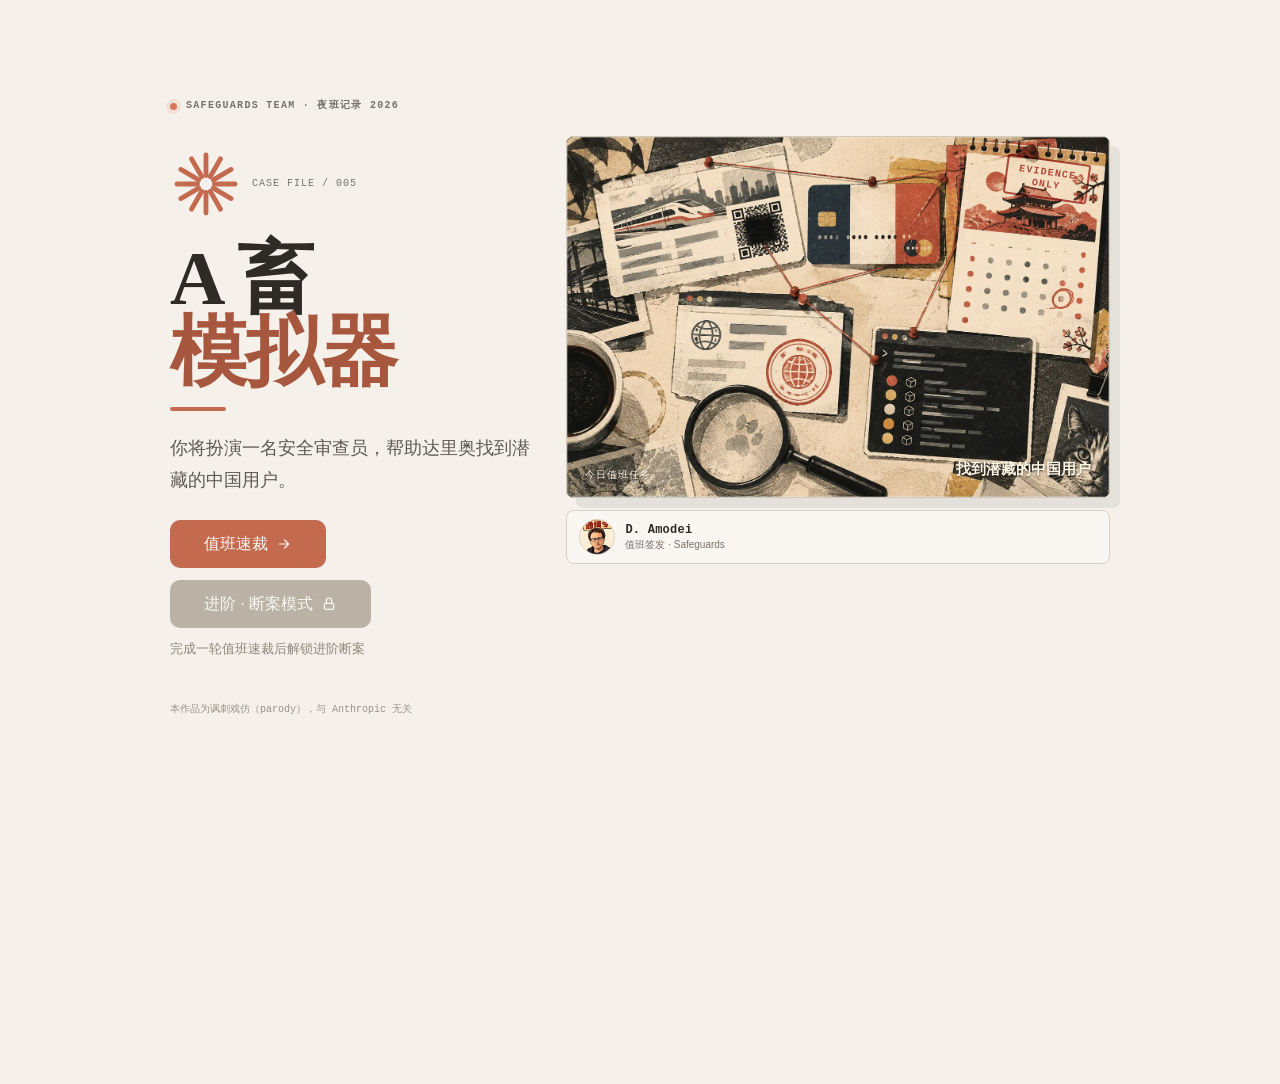
==== index.html @ 201762e9 "A 畜模拟器：讽刺向像素审查游戏（速裁+断案双模式） - 值班速裁：12 案卷宗速判，封禁/放行盖章 - 进阶断案：五关证物板取证 + 反应台连线推理 - 达里奥血条系统、像素 UI、零依赖纯静态站 " ====
<!doctype html>
<html lang="zh-CN">
<head>
<meta charset="utf-8">
<meta name="viewport" content="width=device-width,initial-scale=1">
<title>A 畜模拟器 · Safeguards Team 模拟器</title>
<meta name="description" content="扮演 Anthropic 审核员，从仿真界面里找出中国用户并封号。讽刺戏仿作品。">
<link rel="icon" href="data:image/svg+xml,%3Csvg xmlns='http://www.w3.org/2000/svg' viewBox='0 0 48 48'%3E%3Cg fill='%23D97757'%3E%3Crect x='22.4' y='3' width='3.2' height='17' rx='1.6'/%3E%3Crect x='22.4' y='3' width='3.2' height='17' rx='1.6' transform='rotate(30 24 24)'/%3E%3Crect x='22.4' y='3' width='3.2' height='17' rx='1.6' transform='rotate(60 24 24)'/%3E%3Crect x='22.4' y='3' width='3.2' height='17' rx='1.6' transform='rotate(90 24 24)'/%3E%3Crect x='22.4' y='3' width='3.2' height='17' rx='1.6' transform='rotate(120 24 24)'/%3E%3Crect x='22.4' y='3' width='3.2' height='17' rx='1.6' transform='rotate(150 24 24)'/%3E%3Crect x='22.4' y='3' width='3.2' height='17' rx='1.6' transform='rotate(180 24 24)'/%3E%3Crect x='22.4' y='3' width='3.2' height='17' rx='1.6' transform='rotate(210 24 24)'/%3E%3Crect x='22.4' y='3' width='3.2' height='17' rx='1.6' transform='rotate(240 24 24)'/%3E%3Crect x='22.4' y='3' width='3.2' height='17' rx='1.6' transform='rotate(270 24 24)'/%3E%3Crect x='22.4' y='3' width='3.2' height='17' rx='1.6' transform='rotate(300 24 24)'/%3E%3Crect x='22.4' y='3' width='3.2' height='17' rx='1.6' transform='rotate(330 24 24)'/%3E%3C/g%3E%3C/svg%3E">
<link rel="preload" href="assets/caseboard-hero.webp" as="image" fetchpriority="high">
<link rel="preload" href="assets/dario-idle.webp" as="image">
<link rel="stylesheet" href="css/game.css?v=20261028b">
</head>
<body>

<svg xmlns="http://www.w3.org/2000/svg" style="display:none" aria-hidden="true">
  <symbol id="i-logo" viewBox="0 0 48 48"><g fill="currentColor">
    <rect x="22.4" y="3" width="3.2" height="17" rx="1.6"/><rect x="22.4" y="3" width="3.2" height="17" rx="1.6" transform="rotate(30 24 24)"/><rect x="22.4" y="3" width="3.2" height="17" rx="1.6" transform="rotate(60 24 24)"/><rect x="22.4" y="3" width="3.2" height="17" rx="1.6" transform="rotate(90 24 24)"/><rect x="22.4" y="3" width="3.2" height="17" rx="1.6" transform="rotate(120 24 24)"/><rect x="22.4" y="3" width="3.2" height="17" rx="1.6" transform="rotate(150 24 24)"/><rect x="22.4" y="3" width="3.2" height="17" rx="1.6" transform="rotate(180 24 24)"/><rect x="22.4" y="3" width="3.2" height="17" rx="1.6" transform="rotate(210 24 24)"/><rect x="22.4" y="3" width="3.2" height="17" rx="1.6" transform="rotate(240 24 24)"/><rect x="22.4" y="3" width="3.2" height="17" rx="1.6" transform="rotate(270 24 24)"/><rect x="22.4" y="3" width="3.2" height="17" rx="1.6" transform="rotate(300 24 24)"/><rect x="22.4" y="3" width="3.2" height="17" rx="1.6" transform="rotate(330 24 24)"/>
  </g></symbol>
  <symbol id="i-check" viewBox="0 0 24 24"><path d="M5 12l5 5L20 7"/></symbol>
  <symbol id="i-x" viewBox="0 0 24 24"><path d="M18 6L6 18M6 6l12 12"/></symbol>
  <symbol id="i-bulb" viewBox="0 0 24 24"><path d="M9 18h6M10 22h4M12 2a7 7 0 0 0-4 12.7c.6.5 1 1.4 1 2.3h6c0-.9.4-1.8 1-2.3A7 7 0 0 0 12 2z"/></symbol>
  <symbol id="i-book" viewBox="0 0 24 24"><path d="M4 19a2 2 0 0 1 2-2h14M6 3h13a1 1 0 0 1 1 1v16a1 1 0 0 1-1 1H6a2 2 0 0 1-2-2V5a2 2 0 0 1 2-2z"/></symbol>
  <symbol id="i-ban" viewBox="0 0 24 24"><circle cx="12" cy="12" r="9"/><path d="M5.6 5.6l12.8 12.8"/></symbol>
  <symbol id="i-phone" viewBox="0 0 24 24"><path d="M5 4h4l2 5-2.5 1.5a11 11 0 0 0 5 5L15 13l5 2v4a2 2 0 0 1-2 2A17 17 0 0 1 3 6a2 2 0 0 1 2-2z"/></symbol>
  <symbol id="i-mail" viewBox="0 0 24 24"><rect x="3" y="5" width="18" height="14" rx="2"/><path d="M3 7l9 6 9-6"/></symbol>
  <symbol id="i-card" viewBox="0 0 24 24"><rect x="3" y="5" width="18" height="14" rx="2"/><path d="M3 10h18M7 15h4"/></symbol>
  <symbol id="i-unionpay" viewBox="0 0 48 32">
    <path fill="#D62F45" d="M8 2h12l-5 28H3z"/>
    <path fill="#2453A6" d="M20 2h12l-5 28H15z"/>
    <path fill="#159784" d="M32 2h13l-5 28H27z"/>
    <path fill="#fff" d="M8.1 10h3.2l-1.2 6.5c-.2 1 .1 1.4.9 1.4s1.3-.4 1.5-1.4l1.2-6.5h3.2l-1.2 6.8c-.5 2.7-2.3 4-5.2 4-2.8 0-4-1.3-3.5-4zM20.4 10h3.1l2.3 5.4 1-5.4h3l-1.9 10.5h-2.8l-2.5-5.7-1 5.7h-3.1zM33.1 10h4.5c2.8 0 4 1.2 3.6 3.5-.4 2.4-2.1 3.7-5 3.7h-1.1l-.6 3.3h-3.1zm2.4 4.8h.8c1 0 1.6-.4 1.7-1.2.2-.8-.3-1.2-1.3-1.2h-.8z"/>
  </symbol>
  <symbol id="i-apple" viewBox="0 0 24 24">
    <path fill="currentColor" stroke="none" d="M16.8 12.7c0-2.6 2.2-3.9 2.3-4-1.2-1.8-3.2-2-3.9-2-1.7-.2-3.2 1-4 1s-2.1-1-3.5-1c-1.8 0-3.5 1.1-4.4 2.7-1.9 3.3-.5 8.2 1.3 10.8.9 1.3 2 2.7 3.4 2.6 1.4-.1 1.9-.9 3.6-.9 1.7 0 2.2.9 3.6.9 1.5 0 2.5-1.3 3.4-2.6 1-1.5 1.5-3 1.5-3.1-.1 0-3.3-1.3-3.3-4.4zM14.1 5c.8-1 1.3-2.3 1.2-3.6-1.2.1-2.6.8-3.4 1.7-.7.8-1.4 2.2-1.2 3.4 1.3.1 2.6-.6 3.4-1.5z"/>
  </symbol>
  <symbol id="i-shield" viewBox="0 0 24 24"><path d="M12 3l7 3v5c0 5-3.5 8-7 10-3.5-2-7-5-7-10V6z"/></symbol>
  <symbol id="i-alert" viewBox="0 0 24 24"><path d="M12 3l10 18H2z M12 10v4M12 17.2v.1"/></symbol>
  <symbol id="i-arrow-r" viewBox="0 0 24 24"><path d="M5 12h14M13 6l6 6-6 6"/></symbol>
  <symbol id="i-clock" viewBox="0 0 24 24"><circle cx="12" cy="12" r="9"/><path d="M12 7v5l3 2"/></symbol>
  <symbol id="i-lock" viewBox="0 0 24 24"><rect x="5" y="11" width="14" height="9" rx="2"/><path d="M8 11V7a4 4 0 0 1 8 0v4"/></symbol>
  <symbol id="i-scale" viewBox="0 0 24 24"><path d="M12 3v18M7 21h10M3 8h18M6 8l-3 6a3.3 3.3 0 0 0 6 0zM18 8l-3 6a3.3 3.3 0 0 0 6 0z"/></symbol>
  <symbol id="i-wechat" viewBox="0 0 24 24"><path fill="#07C160" d="M8.691 2.188C3.891 2.188 0 5.476 0 9.53c0 2.212 1.17 4.203 3.002 5.55a.59.59 0 0 1 .213.665l-.39 1.48c-.019.07-.048.141-.048.213 0 .163.13.295.29.295a.326.326 0 0 0 .167-.054l1.903-1.114a.864.864 0 0 1 .717-.098 10.16 10.16 0 0 0 2.837.403c.276 0 .543-.027.811-.05-.857-2.578.157-4.972 1.932-6.446 1.703-1.415 3.882-1.98 5.853-1.838-.576-3.583-4.196-6.348-8.596-6.348zM5.785 5.991c.642 0 1.162.529 1.162 1.18a1.17 1.17 0 0 1-1.162 1.178A1.17 1.17 0 0 1 4.623 7.17c0-.651.52-1.18 1.162-1.18zm5.813 0c.642 0 1.162.529 1.162 1.18a1.17 1.17 0 0 1-1.162 1.178 1.17 1.17 0 0 1-1.162-1.178c0-.651.52-1.18 1.162-1.18zm5.34 2.867c-1.797-.052-3.746.512-5.28 1.786-1.72 1.428-2.687 3.72-1.78 6.22.942 2.453 3.666 4.229 6.884 4.229.826 0 1.622-.12 2.361-.336a.722.722 0 0 1 .598.082l1.584.926a.272.272 0 0 0 .14.047c.134 0 .24-.111.24-.247 0-.06-.023-.12-.038-.177l-.327-1.233a.582.582 0 0 1-.023-.156.49.49 0 0 1 .201-.398C23.024 18.48 24 16.82 24 14.98c0-3.21-2.931-5.837-6.656-6.088V8.89c-.135-.01-.27-.027-.407-.03zm-2.53 3.274c.535 0 .969.44.969.982a.976.976 0 0 1-.969.983.976.976 0 0 1-.969-.983c0-.542.434-.982.97-.982zm4.844 0c.535 0 .969.44.969.982a.976.976 0 0 1-.969.983.976.976 0 0 1-.969-.983c0-.542.434-.982.969-.982z"/></symbol>
  <symbol id="i-chrome" viewBox="0 0 24 24"><path fill="#4285F4" d="M12 0C8.21 0 4.831 1.757 2.632 4.501l3.953 6.848A5.454 5.454 0 0 1 12 6.545h10.691A12 12 0 0 0 12 0zM1.931 5.47A11.943 11.943 0 0 0 0 12c0 6.012 4.42 10.991 10.189 11.864l3.953-6.847a5.45 5.45 0 0 1-6.865-2.29zm13.342 2.166a5.446 5.446 0 0 1 1.45 7.09l.002.001h-.002l-5.344 9.257c.206.01.413.016.621.016 6.627 0 12-5.373 12-12 0-1.54-.29-3.011-.818-4.364zM12 16.364a4.364 4.364 0 1 1 0-8.728 4.364 4.364 0 0 1 0 8.728Z"/></symbol>
  <symbol id="i-vscode" viewBox="0 0 24 24"><path fill="#007ACC" d="M23.15 2.587L18.21.21a1.494 1.494 0 0 0-1.705.29l-9.46 8.63-4.12-3.128a.999.999 0 0 0-1.276.057L.327 7.261A1 1 0 0 0 .326 8.74L3.899 12 .326 15.26a1 1 0 0 0 .001 1.479L1.65 17.94a.999.999 0 0 0 1.276.057l4.12-3.128 9.46 8.63a1.492 1.492 0 0 0 1.704.29l4.942-2.377A1.5 1.5 0 0 0 24 20.06V3.939a1.5 1.5 0 0 0-.85-1.352zm-5.146 14.861L10.826 12l7.178-5.448v10.896z"/></symbol>
  <symbol id="i-tax" viewBox="0 0 36 36"><rect width="36" height="36" rx="8" fill="#2B6DE0"/><text x="18" y="24.5" font-size="17" font-weight="700" fill="#fff" text-anchor="middle" font-family="PingFang SC,Microsoft YaHei,sans-serif">税</text></symbol>
  <symbol id="i-wps" viewBox="0 0 36 36"><rect width="36" height="36" rx="8" fill="#E8442E"/><text x="18" y="25" font-size="19" font-weight="800" fill="#fff" text-anchor="middle" font-family="Georgia,serif">W</text></symbol>
</svg>

<div id="app"></div>

<div id="hud" hidden></div>
<div id="toast"></div>

<div class="overlay" id="ov-codex" role="dialog" aria-modal="true" aria-hidden="true" tabindex="-1"><div class="modal codex-modal" id="codex-modal"></div></div>
<div class="overlay level-complete-overlay" id="ov-level-complete" role="dialog" aria-modal="true" aria-hidden="true" tabindex="-1"><div class="modal level-complete-modal" id="level-complete-modal"></div></div>

<script type="module" src="js/main.js?v=20261028b"></script>
</body>
</html>
---- css/game.css ----
:root{
  --bg:#F5F1EA; --card:#FAF7F2; --ink:#2E2A26; --ink2:#7A7168; --line:#D9CFC2;
  --acc:#C46A4E; --acc-ink:#A8573F; --acc-soft:#F2E3DB;
  --hud-bg:#1B1A18; --hud-ink:#D8D5CC; --hud-line:#33312D; --red:#E5484D;
  --muted:#A89F93; --ok:#6A9A72; --dark:#2E2A26; --serif:Georgia,'Times New Roman','Songti SC','STSong',serif;
  --sans:-apple-system,BlinkMacSystemFont,'PingFang SC','Helvetica Neue','Microsoft YaHei',sans-serif;
  --mono:ui-monospace,'SF Mono',Menlo,Consolas,monospace;
}

/* ---------- 开案大厅 / 新手教学 / 情景导入 ---------- */
.title-hero{
  min-height:calc(100vh - 54px);
  width:100%;
  max-width:1160px;
  margin:0 auto;
  align-items:stretch;
  justify-content:flex-start;
  gap:24px;
  padding:24px 0 28px;
  text-align:left;
}
.title-kicker{
  display:inline-flex;
  align-items:center;
  gap:9px;
  color:#777269;
  font:700 10px/1.2 var(--mono);
  letter-spacing:.13em;
  text-transform:uppercase;
}
.live-dot{
  display:inline-block;
  width:7px;
  height:7px;
  border-radius:50%;
  background:#D97757;
  box-shadow:0 0 0 4px rgba(196,106,78,.12);
  animation:liveblink 1.8s ease-in-out infinite;
}
@keyframes liveblink{0%,100%{opacity:1}50%{opacity:.45}}
.title-layout{
  display:grid;
  grid-template-columns:minmax(0,.92fr) minmax(380px,1.08fr);
  gap:34px;
  align-items:start;
  min-width:0;
}
.title-copy{
  display:flex;
  min-width:0;
  flex-direction:column;
  justify-content:center;
  padding:12px 0 18px;
}
.title-mark{display:flex;align-items:center;gap:10px;color:#78746C;font:10px/1 var(--mono);letter-spacing:.1em}
.title-mark .logo{width:24px;height:24px;color:var(--acc)}
.title-copy h1{margin-top:22px;color:#24221F;font-size:clamp(48px,6vw,78px);line-height:.96;letter-spacing:-.02em}
.title-copy h1 em{color:var(--acc-ink);font-style:normal}
.title-lede{max-width:480px;margin-top:22px;color:#5D5A53;font-size:18px;line-height:1.75}
.title-actions{display:flex;align-items:center;gap:12px;flex-wrap:wrap;margin-top:30px}
.title-actions .btn{min-height:48px}
.text-btn{padding:10px 4px!important;background:transparent!important;color:#777269!important;font-size:14.5px!important}
.text-btn:hover{color:var(--acc-ink)!important;transform:none!important}
.title-meta{display:flex;align-items:center;gap:10px;margin-top:25px;color:#8B867C;font:10.5px/1 var(--mono);letter-spacing:.04em}
.title-meta i{width:3px;height:3px;border-radius:50%;background:#B3AEA4}
.title-board{position:relative;min-width:0;overflow:hidden;border:1px solid #CFC9BB;border-radius:7px;background:#1F1D1A;box-shadow:10px 10px 0 rgba(31,30,29,.08)}
.title-board::after{content:"";position:absolute;inset:0;border:1px solid rgba(255,255,255,.23);pointer-events:none}
.title-board{aspect-ratio:3/2}
.title-board-wrap{display:flex;flex-direction:column;min-width:0}
.title-board img{display:block;width:100%;height:100%;object-fit:cover;object-position:center;border-radius:6px;filter:saturate(.92) contrast(1.02)}
.board-stamp{position:absolute;top:22px;right:20px;padding:6px 11px;border:2px solid #AE3E38;border-radius:3px;transform:rotate(8deg);color:#AE3E38;font:700 10px/1.2 var(--mono);letter-spacing:.12em;text-align:center;opacity:.88;mix-blend-mode:multiply}
.board-caption{position:absolute;right:18px;bottom:16px;left:18px;display:flex;align-items:flex-end;justify-content:space-between;gap:12px;padding-top:30px;color:#FFF7E7;text-shadow:0 1px 2px rgba(0,0,0,.55)}
.board-caption span{font:10px/1 var(--mono);letter-spacing:.1em}
.board-caption b{font-size:14.5px;font-weight:600;text-align:right}
/* 签名块移到图片外部（独立行，不再 absolute 叠压图片） */
.board-signer{display:flex;align-items:center;gap:10px;margin-top:12px;padding:8px 12px;border-radius:8px;background:var(--card);border:1px solid var(--line)}
.board-signer img{width:36px;height:36px;border-radius:50%;object-fit:cover;object-position:center 15%;border:1.5px solid var(--line);flex-shrink:0}
.signer-copy{display:flex;flex-direction:column;line-height:1.25}
.signer-copy b{color:var(--ink);font:600 12px/1.3 var(--mono);letter-spacing:.02em}
.signer-copy span{color:var(--ink2);font-size:10px}

@media (max-width:560px){.board-signer{padding:7px 10px;gap:8px}.board-signer img{width:30px;height:30px}}
.case-reel-wrap{position:relative;min-width:0}
.case-reel{display:grid;grid-template-columns:auto repeat(5,minmax(0,1fr)) auto;align-items:stretch;min-height:72px;border-top:1px solid #D9D4C8;border-bottom:1px solid #D9D4C8;background:#ECE9E1}
.reel-swipe{display:none}
.reel-label{display:flex;align-items:center;padding:0 14px;color:#7C776D;font:700 9.5px/1 var(--mono);letter-spacing:.12em;writing-mode:vertical-rl;text-transform:uppercase}
.reel-item{display:grid;grid-template-columns:auto 1fr;grid-template-rows:1fr auto;gap:1px 8px;align-items:end;min-width:0;padding:12px 11px;border-left:1px solid #D9D4C8;transition:background .15s ease,transform .15s ease}
.reel-item:hover{background:#F7F4EC;transform:translateY(-2px)}
.reel-item b{grid-row:1 / 3;color:#A9A398;font:12px/1 var(--mono)}
.reel-item span{overflow:hidden;color:#2F2D29;font-size:13.5px;font-weight:650;white-space:nowrap;text-overflow:ellipsis}
.reel-item small{overflow:hidden;color:#8B867D;font:9.5px/1.2 var(--mono);white-space:nowrap;text-overflow:ellipsis}
.reel-map{display:flex;align-items:center;gap:7px;padding:0 15px;border-left:1px solid #D9D4C8;color:#8B4D34;font-size:12.5px;font-weight:700;white-space:nowrap}
.reel-map:hover{background:#F8E8E1;color:#A9472B}
.title-footer{display:flex;justify-content:space-between;gap:16px;color:#979187;font:10px/1.45 var(--mono)}

.tutorial-shell,.case-intro-shell{width:100%;max-width:1020px;margin:0 auto;padding:18px 0 36px}
.tutorial-head,.case-intro-top{display:flex;align-items:center;justify-content:space-between;gap:16px;margin-bottom:27px}
.tutorial-grid{display:grid;grid-template-columns:minmax(0,.88fr) minmax(420px,1.12fr);gap:34px;align-items:start}
.tutorial-copy{padding:28px 0}
.eyebrow{display:block;color:#9A5A39;font:700 10px/1.2 var(--mono);letter-spacing:.12em;text-transform:uppercase}
.tutorial-copy h2{margin-top:18px;font-family:var(--serif);font-size:clamp(30px,4vw,48px);font-weight:600;line-height:1.2}
.tutorial-copy h2 em{color:var(--acc-ink);font-style:normal}
.tutorial-copy>p{max-width:480px;margin-top:20px;color:#666159;font-size:16px;line-height:1.85}
.tutorial-rules{display:flex;flex-wrap:wrap;gap:9px;margin-top:28px}
.tutorial-rules span{padding:8px 10px;border:1px solid #D9D4C9;border-radius:3px;color:#706B63;font-size:13.5px;background:#EFEEE8}
.tutorial-rules b{margin-right:6px;color:var(--acc-ink);font:700 10px/1 var(--mono)}
.tutorial-board{overflow:hidden;border:1px solid #33302B;border-radius:7px;background:#24221F;color:#F4EFE4;box-shadow:9px 9px 0 rgba(31,30,29,.1)}
.tutorial-board-head{display:flex;align-items:center;justify-content:space-between;gap:12px;padding:17px 19px;border-bottom:1px solid #3E3A34}
.tutorial-board-head b{font-size:15.5px}.tutorial-board-head span{color:#A8A297;font:10px/1 var(--mono)}
.tutorial-card-list{display:flex;flex-direction:column;gap:9px;padding:17px 19px}
.tutorial-card{display:grid;grid-template-columns:42px minmax(0,1fr) auto;align-items:center;gap:12px;width:100%;padding:12px 13px;border:1px solid #4C4840;border-radius:5px;background:#2D2A26;color:#F4EFE4;text-align:left;transition:border-color .15s ease,background .15s ease,transform .15s ease}
.tutorial-card:hover{border-color:#D39A76;background:#37322C;transform:translateX(3px)}
.tutorial-card.checked{cursor:default;transform:none}
.tutorial-card.is-correct{border-color:#7FAD8A;background:#27372C}.tutorial-card.is-decoy{border-color:#9B7470;background:#382B2B}
.tutorial-icon{display:flex;align-items:center;justify-content:center;width:38px;height:38px;border:1px solid #5E574D;border-radius:4px;color:#F3C074;font:700 14px/1 var(--mono)}
.tutorial-card.is-correct .tutorial-icon{color:#A7D0AC;border-color:#668C6D}.tutorial-card.is-decoy .tutorial-icon{color:#E39C98;border-color:#97615E}
.tutorial-card small{display:block;margin-bottom:4px;color:#AAA397;font:10px/1.2 var(--mono)}
.tutorial-card b{display:block;font-size:16.5px;line-height:1.35}
.tutorial-card i{display:flex;align-items:center;justify-content:center;width:24px;height:24px;border:1px solid #5B554C;border-radius:50%;color:#B5AEA2;font:700 12px/1 var(--mono);font-style:normal}
.tutorial-card.is-correct i{border-color:#7FAD8A;color:#A7D0AC}.tutorial-card.is-decoy i{border-color:#A46D68;color:#E39C98}
.tutorial-feedback{min-height:50px;margin:0 19px 16px;padding:12px 13px;border-left:3px solid #D9A441;background:#322F29;color:#C6BFB3;font-size:14.5px;line-height:1.6}
.tutorial-feedback b{color:#F0C67E}
.tutorial-enter{width:calc(100% - 38px);justify-content:center;margin:0 19px 20px;padding:12px 20px;font-size:15.5px}
.tutorial-enter:disabled{cursor:not-allowed;opacity:.42;background:#776D60;transform:none}
.case-intro-shell{min-height:calc(100vh - 50px);display:flex;flex-direction:column;justify-content:center}
.case-intro-code{color:#8C867C;font:11px/1 var(--mono);letter-spacing:.08em}
.case-comic{position:relative;margin:0 0 22px;border:1px solid #D7D1C5;border-radius:14px;overflow:hidden;background:#ECE9E1;box-shadow:0 18px 50px rgba(20,18,16,.16)}
.case-comic img{display:block;width:100%;height:auto;aspect-ratio:16/9;object-fit:cover}
.case-comic figcaption{position:absolute;right:14px;bottom:12px;padding:5px 12px;border-radius:999px;background:rgba(20,18,16,.72);color:#FFF7E7;font:10px/1 var(--mono);letter-spacing:.08em;backdrop-filter:blur(4px)}
.case-intro-headline{max-width:760px;margin:0 auto 18px;text-align:center}
.case-intro-headline .eyebrow{display:block;color:var(--acc-ink);font:600 11px/1 var(--mono);letter-spacing:.14em;margin-bottom:10px}
.case-intro-headline h1{font-family:var(--serif);font-size:38px;font-weight:600;line-height:1.2;margin-bottom:12px}
.case-intro-headline p{color:var(--ink2);font-size:16.5px;line-height:1.8}
.case-intro-brief{display:flex;flex-direction:column;gap:6px;max-width:560px;margin:0 auto;padding:14px 20px;border-left:3px solid var(--acc);background:var(--acc-soft);border-radius:0 10px 10px 0}
.case-intro-brief span{color:var(--acc-ink);font:10.5px/1 var(--mono);letter-spacing:.1em}
.case-intro-brief b{font-size:14.5px;line-height:1.65}
.case-intro-brief small{color:var(--ink2);font-size:13px}

.case-intro-index{color:var(--acc-ink);font:700 76px/.9 var(--mono);letter-spacing:-.08em}
.case-intro-index span{display:block;margin-top:12px;color:#969084;font:10px/1 var(--mono);letter-spacing:.12em}
.case-intro-copy h1{margin-top:13px;font-family:var(--serif);font-size:clamp(33px,5vw,58px);font-weight:600;line-height:1.12}
.case-intro-copy p{max-width:560px;margin-top:16px;color:#625E56;font-size:17px;line-height:1.8}
.case-intro-brief{align-self:stretch;display:flex;flex-direction:column;justify-content:center;padding:18px 0 18px 24px;border-left:1px solid #D1CBBE}
.case-intro-brief span{color:#8D5A3E;font:700 10px/1 var(--mono);letter-spacing:.12em}
.case-intro-brief b{margin-top:12px;font-size:16px;line-height:1.6}
.case-intro-brief small{margin-top:12px;color:#817A70;font-size:13.5px;line-height:1.6}
.case-intro-bottom{display:flex;align-items:center;justify-content:space-between;gap:18px;margin-top:25px;color:#8B857B;font:11px/1.4 var(--mono)}
.case-intro-bottom .btn{min-height:48px}

@media (max-width:900px){
  #app>.screen{padding:14px 14px calc(142px + env(safe-area-inset-bottom))}
  .title-hero{min-height:0;padding:10px 0 20px;gap:19px}
  .title-layout{grid-template-columns:1fr;gap:21px}
  .title-copy{padding:10px 0 0}
  .title-copy h1{margin-top:17px;font-size:48px}
  .title-lede{margin-top:16px;font-size:16px}
  .title-actions{margin-top:22px}
  .title-actions .btn{flex:1;justify-content:center;padding-inline:15px;font-size:15.5px}
  .title-actions .text-btn{flex:0 0 auto}
  .title-meta{margin-top:18px}
  .title-board{min-height:265px;box-shadow:6px 6px 0 rgba(31,30,29,.08)}
  .title-board img{min-height:0;max-height:none}
  .board-caption{right:12px;bottom:12px;left:12px}
  .board-caption b{font-size:13.5px}
  .case-reel{display:flex;min-height:76px;overflow-x:auto;scroll-snap-type:x proximity}
  .case-reel-wrap{padding-top:21px}
  .reel-swipe{position:absolute;top:0;right:2px;display:inline-flex;align-items:center;gap:4px;color:#8B4D34;font:700 9px/1 var(--mono);letter-spacing:.04em}
  .reel-label{position:sticky;left:0;z-index:1;flex:0 0 30px;padding:0 9px;background:#ECE9E1}
  .reel-item{flex:0 0 126px;scroll-snap-align:start}
  .reel-map{flex:0 0 auto;padding:0 13px}
  .title-footer{flex-direction:column;gap:5px}
  .tutorial-shell,.case-intro-shell{padding-top:6px}
  .tutorial-head,.case-intro-top{margin-bottom:18px}
  .tutorial-grid{grid-template-columns:1fr;gap:18px}
  .tutorial-copy{padding:8px 0 0}
  .tutorial-copy h2{font-size:34px}
  .tutorial-copy>p{font-size:16.5px;margin-top:14px}
  .tutorial-rules{margin-top:18px}
  .tutorial-board{box-shadow:5px 5px 0 rgba(31,30,29,.1)}
  .case-intro-shell{min-height:0;padding-bottom:20px}
  .case-intro-card{grid-template-columns:1fr;gap:14px;padding:26px 20px}
  .case-intro-index{font-size:48px;letter-spacing:-.05em}
  .case-intro-index span{display:inline;margin-left:8px}
  .case-intro-copy h1{font-size:36px}
  .case-intro-copy p{font-size:16.5px;line-height:1.7}
  .case-intro-brief{padding:16px 0 0;border-top:1px solid #D1CBBE;border-left:0}
  .case-intro-bottom{align-items:stretch;flex-direction:column;gap:14px;margin-top:18px}
  .case-intro-bottom .btn{justify-content:center;width:100%}
}

@media (max-width:430px){
  .title-kicker{font-size:9px;letter-spacing:.09em}
  .title-copy h1{font-size:43px}
  .title-lede{font-size:16.5px;line-height:1.65}
  .title-actions{gap:8px}
  .title-actions .btn{min-height:46px;padding-inline:12px}
  .title-actions .text-btn{font-size:13.5px!important}
  .title-meta{font-size:9.5px;gap:7px}
  .title-board{min-height:230px}
  .title-board img{min-height:230px}
  .tutorial-copy h2{font-size:29px}
  .tutorial-board-head{align-items:flex-start;flex-direction:column;gap:7px}
  .tutorial-card-list{padding:13px 12px}
  .tutorial-feedback{margin-right:12px;margin-left:12px}
  .tutorial-enter{width:calc(100% - 24px);margin-right:12px;margin-left:12px}
  .case-intro-copy h1{font-size:31px}
  .case-intro-card{padding:22px 16px}
}
*{margin:0;padding:0;box-sizing:border-box}
[hidden]{display:none!important}
html,body{min-height:100%;overflow-x:hidden}
body{background:var(--bg);color:var(--ink);font-family:var(--sans);font-size:16.5px;line-height:1.7;-webkit-font-smoothing:antialiased}
button{font-family:inherit;cursor:pointer;border:none;background:none;color:inherit}
svg.ic{width:1em;height:1em;fill:none;stroke:currentColor;stroke-width:1.8;stroke-linecap:round;stroke-linejoin:round;vertical-align:-0.14em}

#app{min-height:100%}
#app>.screen{width:auto;max-width:860px;margin:0 auto;padding:28px 20px 120px}
@media (min-width:901px) and (max-width:1280px){
  #app>.screen{margin-right:232px;margin-left:auto}
}

/* ---------- 屏幕切换 ---------- */
.screen{display:none;animation:fadein .35s ease}
.screen.on{display:block}
@keyframes fadein{from{opacity:0;transform:translateY(6px)}to{opacity:1;transform:none}}

/* ---------- 标题页 ---------- */
.title-hero{min-height:76vh;display:flex;flex-direction:column;align-items:center;justify-content:center;text-align:center;gap:18px}
.title-hero .logo{width:72px;height:72px;color:var(--acc)}
.title-hero h1{font-family:var(--serif);font-size:44px;font-weight:600;letter-spacing:.04em}
.title-hero .sub{color:var(--ink2);font-size:16.5px;max-width:480px}
.title-hero .sub b{color:var(--acc-ink)}
.btn{display:inline-flex;align-items:center;gap:8px;background:var(--acc);color:var(--card);font-size:16px;padding:13px 34px;border-radius:10px;transition:transform .12s ease,background .12s ease}
@media (hover:hover){.btn:hover{background:var(--acc-ink);transform:translateY(-1px)}}
.btn.ghost{background:transparent;color:var(--ink);border:1px solid var(--line)}
.btn.ghost:hover{border-color:var(--acc);color:var(--acc-ink);background:transparent}
.title-hero .meta{font-family:var(--mono);font-size:13.5px;color:var(--ink2)}
.disclaimer{max-width:560px;margin:0 auto;padding:14px 18px;border:1px dashed var(--line);border-radius:10px;color:var(--ink2);font-size:14px;text-align:center;background:#E8E0D4}

/* ---------- 仿真场景通用 ---------- */
.sim{background:var(--card);border:1px solid var(--line);border-radius:16px;overflow:hidden;box-shadow:0 1px 4px rgba(31,30,29,.06)}
.sim-head{display:flex;align-items:center;gap:12px;padding:18px 26px;border-bottom:1px solid var(--line)}
.sim-head .logo{width:26px;height:26px;color:var(--acc)}
.sim-head .t{font-family:var(--serif);font-size:19px;font-weight:600}
.sim-head .r{margin-left:auto;font-family:var(--mono);font-size:13px;color:var(--ink2)}
.sim-body{padding:26px 26px 30px}
.sim .field{margin-bottom:18px}
.sim label{display:block;font-size:14.5px;color:var(--ink2);margin-bottom:6px}
.sim .val{display:flex;align-items:center;gap:10px;border:1px solid var(--line);border-radius:10px;padding:11px 14px;background:var(--card);font-size:16.5px}
.sim .val .mono{font-family:var(--mono);font-size:15.5px}
.sim .val .chip{font-size:13.5px;color:var(--ink2);border:1px solid var(--line);border-radius:6px;padding:2px 8px;font-family:var(--mono)}
.err-inline{display:none;color:var(--red);font-size:14px;margin-top:6px}
.err-inline.show{display:block}
.sim .plans{display:grid;grid-template-columns:1fr 1fr;gap:12px;margin-top:6px}
.sim .plan{border:1px solid var(--line);border-radius:12px;padding:14px 16px;position:relative}
.sim .plan .nm{font-weight:600;font-size:15.5px;display:flex;align-items:center;gap:8px}
.sim .plan .pr{font-family:var(--mono);font-size:14px;color:var(--ink2);margin-top:4px}
.sim .plan .cardrow{display:flex;gap:8px;margin-top:10px;align-items:center}
.sim footer{border-top:1px solid var(--line);padding:14px 26px;font-size:14px;color:var(--ink2)}
.linkish{display:inline;color:var(--ink2);text-decoration:underline dotted;cursor:pointer;border-radius:4px;padding:2px 3px;font:inherit}
.linkish:hover{color:var(--acc-ink)}
.linkish:focus-visible{outline:2px solid var(--acc);outline-offset:3px;color:var(--acc-ink)}

/* 可点击热点 */
.hit{position:relative;border-radius:8px;cursor:pointer;transition:background .12s;scroll-margin-block:100px 170px}
.hit::after{content:"";position:absolute;inset:-4px;border-radius:10px;border:1.5px dashed transparent;pointer-events:none}
@media (hover:hover){.hit:hover::after{border-color:rgba(196,106,78,.55);background:rgba(196,106,78,.05)}}
.hit.found{cursor:default}
.hit.found::after{border-style:solid;border-color:var(--red);background:rgba(196,106,78,.06)}
.hit.pending{pointer-events:none}
.hit.pending::after{border-style:solid;border-color:#D9A441;background:rgba(217,164,65,.07)}
.hit.decoyed{pointer-events:none}
.hit.decoyed::after{border-style:solid;border-color:#9A9890;background:rgba(154,152,144,.06)}
.ring{position:absolute;inset:-3px;pointer-events:none}
.ring svg{width:100%;height:100%;display:block;overflow:visible}
.ring rect{fill:none;stroke:var(--red);stroke-width:2;stroke-dasharray:300;stroke-dashoffset:300;animation:ringdraw .45s ease forwards}
.ring.gray rect{stroke:#9A9890}
.ring.amber rect{stroke:#D9A441}
@keyframes ringdraw{to{stroke-dashoffset:0}}
.hit .mark{position:absolute;top:-8px;right:-8px;width:20px;height:20px;border-radius:50%;color:var(--card);display:flex;align-items:center;justify-content:center;animation:pop .3s cubic-bezier(.2,1.6,.4,1)}
.hit .mark svg{width:12px;height:12px}
.hit .mark.red{background:var(--red)}
.hit .mark.gray{background:#8B897F}
.hit .mark.amber{background:#D9A441}
@keyframes pop{from{transform:scale(0)}to{transform:scale(1)}}
.hint-glow{position:relative;z-index:4;animation:hintpulse .9s ease infinite;outline:3px solid #B52B31;outline-offset:5px;border-radius:10px;scroll-margin-block:100px 170px}
.hint-flag{position:absolute;left:8px;top:-36px;z-index:8;display:inline-flex;align-items:center;min-height:28px;padding:4px 10px;border-radius:6px;background:#B52B31;color:var(--card);font-family:var(--sans);font-size:13.5px;font-weight:700;line-height:1.2;white-space:nowrap;box-shadow:0 5px 16px rgba(74,11,14,.3);pointer-events:none}
.hint-flag::after{content:"";position:absolute;left:14px;top:100%;border:6px solid transparent;border-top-color:#B52B31}
@keyframes hintpulse{0%,100%{box-shadow:0 0 0 3px rgba(181,43,49,.18);outline-color:#B52B31}50%{box-shadow:0 0 0 13px rgba(181,43,49,.28);outline-color:#E5484D}}

/* ---------- HUD ---------- */
#hud{position:fixed;right:18px;top:50%;transform:translateY(-50%);width:190px;background:var(--hud-bg);color:var(--hud-ink);border-radius:14px;padding:16px 16px 14px;font-size:13.5px;box-shadow:0 6px 24px rgba(0,0,0,.28);z-index:60}
#hud .hud-brand{font-family:var(--mono);font-size:11.5px;letter-spacing:.14em;color:#8A877D;display:flex;align-items:center;gap:6px;margin-bottom:12px}
#hud .hud-brand svg{width:13px;height:13px;color:var(--acc)}
#hud .row{display:flex;justify-content:space-between;align-items:baseline;margin-bottom:6px}
#hud .lab{color:#8A877D}
#hud .clock{font-family:var(--mono);font-size:22px;color:var(--card);letter-spacing:.02em;margin:8px 0 10px}
#hud .clock .pen{font-size:12.5px;color:var(--red);display:block;margin-top:2px;min-height:14px}
.scorewrap{height:6px;background:#33312D;border-radius:3px;overflow:hidden;margin:6px 0 14px}
.scorebar{height:100%;width:0;background:linear-gradient(90deg,#D97757,#E5484D);border-radius:3px;transition:width .45s cubic-bezier(.2,.8,.2,1)}
#hud .cnt{font-family:var(--mono);font-size:16.5px;color:var(--card)}
#hud .tools{display:grid;grid-template-columns:1fr 1fr;gap:8px;margin-top:12px}
#hud .tool{display:flex;flex-direction:column;align-items:center;gap:4px;background:#26241F;border:1px solid var(--hud-line);border-radius:9px;padding:9px 4px;font-size:12.5px;color:var(--hud-ink);transition:border-color .12s}
#hud .tool:hover{border-color:var(--acc)}
#hud .tool svg{width:16px;height:16px}
#hud .tool .cost{font-family:var(--mono);font-size:9.5px;color:#8A877D}

/* ---------- 弹层 ---------- */
.overlay{position:fixed;inset:0;background:rgba(31,30,29,.45);backdrop-filter:blur(2px);display:none;align-items:center;justify-content:center;z-index:100;padding:20px}
.overlay.on{display:flex}
.modal{background:var(--card);border-radius:16px;max-width:520px;width:100%;padding:28px 30px;box-shadow:0 18px 60px rgba(0,0,0,.3);animation:rise .28s cubic-bezier(.2,.9,.3,1.2);max-height:calc(100vh - 40px);max-height:calc(100dvh - 40px);overflow-y:auto;-webkit-overflow-scrolling:touch}
@keyframes rise{from{opacity:0;transform:translateY(18px) scale(.97)}to{opacity:1;transform:none}}
.verdict-card .vh{display:flex;align-items:center;gap:10px;margin-bottom:14px}
.verdict-card .vh .sig{font-family:var(--mono);font-size:12px;letter-spacing:.12em;color:var(--acc-ink);background:var(--acc-soft);padding:3px 9px;border-radius:4px}
.verdict-card .vh .pts{margin-left:auto;font-family:var(--mono);font-size:14.5px;color:var(--acc-ink)}
.verdict-card h3{font-family:var(--serif);font-size:21px;font-weight:600;margin-bottom:10px}
.verdict-card .verdict{font-family:var(--serif);font-size:17px;line-height:1.65;color:var(--ink);border-left:3px solid var(--acc);padding:2px 0 2px 14px;margin:12px 0 14px}
.verdict-card .det{font-size:14.5px;color:var(--ink2);line-height:1.75}
.verdict-card .src{margin-top:14px;padding-top:12px;border-top:1px solid var(--line);font-size:13px;color:var(--ink2);font-family:var(--mono);word-break:break-all}
.verdict-card .btn,.hurt-card .btn{margin-top:18px;width:100%;justify-content:center}
.chipline{display:flex;gap:6px;margin-top:10px}
.chipline .c{font-size:12px;border-radius:4px;padding:2px 8px;font-family:var(--mono)}
.c.k1{background:#E8F0E4;color:#4A7040}.c.k2{background:#F5EDD8;color:#8A6D2F}.c.k3{background:#F3E5E5;color:#9C3D40}

.hurt-card h3{font-family:var(--serif);font-size:20px;margin-bottom:8px;display:flex;align-items:center;gap:8px}
.hurt-card h3 svg{color:var(--red)}
.hurt-card .pen{font-family:var(--mono);color:var(--red);font-size:14.5px;margin-bottom:12px}
.hurt-card .why{font-size:15.5px;color:var(--ink2);line-height:1.8}

/* ---------- 关卡结算 ---------- */
.level-complete-overlay{background:rgba(23,22,20,.62);backdrop-filter:blur(7px)}
.level-complete-modal{position:relative;max-width:430px;overflow:hidden;padding:38px 34px 34px;text-align:center;border:1px solid rgba(255,255,255,.68);box-shadow:0 24px 80px rgba(20,18,16,.34)}
.lc-minimal{display:flex;flex-direction:column;align-items:center;gap:20px}
.lc-minimal-index{color:var(--ink2);font:11px/1 var(--mono);letter-spacing:.18em}
.lc-minimal h2{font-family:var(--serif);font-size:32px;font-weight:600;line-height:1.25;letter-spacing:.01em}
.lc-punchline{max-width:320px;text-align:center;color:var(--ink2);font-family:var(--serif);font-size:15px;line-height:1.75;font-style:italic;padding:0 8px}
.level-complete-modal .lc-continue{width:100%;min-height:52px;justify-content:center;padding-inline:18px;font-weight:600}
.level-complete-modal .lc-continue:disabled{cursor:wait;opacity:.72;transform:none}
.confetti-layer{position:fixed;inset:0;z-index:160;overflow:hidden;pointer-events:none}
.confetti-piece{position:absolute;left:var(--origin-x);top:var(--origin-y);width:9px;height:15px;background:var(--confetti-color);border-radius:1px;opacity:0;animation:confetti-flight var(--duration) cubic-bezier(.16,.7,.2,1) var(--delay) forwards;will-change:transform,opacity}
.confetti-piece.shape-1{width:8px;height:8px;border-radius:50%}
.confetti-piece.shape-2{width:5px;height:18px;border-radius:3px}
@keyframes confetti-flight{
  0%{opacity:0;transform:translate3d(-50%,-50%,0) rotate(0) scale(.35)}
  10%{opacity:1}
  55%{opacity:1;transform:translate3d(calc(-50% + var(--burst-x)),calc(-50% + var(--burst-y)),0) rotate(var(--mid-spin)) scale(1)}
  100%{opacity:0;transform:translate3d(calc(-50% + var(--fall-x)),calc(-50% + var(--fall-y)),0) rotate(var(--spin)) scale(.86)}
}

/* toast */
#toast{position:fixed;left:50%;top:22px;transform:translateX(-50%) translateY(-80px);background:var(--hud-bg);color:var(--hud-ink);padding:10px 20px;border-radius:10px;font-size:14.5px;z-index:120;transition:transform .3s cubic-bezier(.2,.9,.3,1.2);display:flex;gap:8px;align-items:center;box-shadow:0 8px 30px rgba(0,0,0,.3)}
#toast.on{transform:translateX(-50%) translateY(0)}
#toast .t-red{color:var(--red);font-family:var(--mono)}

/* ---------- 封号信 ---------- */
.banwrap{min-height:80vh;display:flex;flex-direction:column;align-items:center;justify-content:center;gap:0}
.banmail{position:relative;background:var(--card);border:1px solid var(--line);border-radius:14px;max-width:560px;width:100%;padding:34px 38px;box-shadow:0 1px 4px rgba(31,30,29,.06)}
.banmail .from{font-family:var(--mono);font-size:13.5px;color:var(--ink2);border-bottom:1px solid var(--line);padding-bottom:14px;margin-bottom:18px;line-height:1.8}
.banmail h3{font-family:var(--serif);font-size:20px;font-weight:600;margin-bottom:14px}
.banmail .en{font-family:var(--serif);font-size:15.5px;line-height:1.8;color:var(--ink)}
.banmail .zh{font-size:14.5px;color:var(--ink2);margin-top:12px;line-height:1.8}
.banmail .ref{margin-top:18px;font-family:var(--mono);font-size:12.5px;color:var(--ink2)}
.stamp{position:absolute;top:-26px;right:-14px;transform:rotate(-9deg);border:3.5px solid var(--red);color:var(--red);font-family:var(--mono);font-weight:700;font-size:26px;letter-spacing:.18em;padding:6px 18px;border-radius:8px;opacity:.9;animation:stampin .45s cubic-bezier(.2,1.4,.3,1) .5s backwards;mix-blend-mode:multiply}
@keyframes stampin{from{transform:rotate(-9deg) scale(2.6);opacity:0}to{transform:rotate(-9deg) scale(1);opacity:.9}}
.banstats{display:flex;gap:26px;margin-top:26px;font-family:var(--mono);font-size:14px;color:var(--ink2)}
.banstats b{display:block;font-size:19px;color:var(--ink);font-weight:600}
.banwrap .actions{margin-top:26px;display:flex;gap:12px}

/* ---------- 图鉴 ---------- */
.codex-modal{max-width:640px;max-height:80vh;overflow:auto}
.codex-modal h3{font-family:var(--serif);font-size:20px;margin-bottom:16px}
.codex-grid{display:grid;grid-template-columns:1fr;gap:10px}
.codex-item{border:1px solid var(--line);border-radius:10px;padding:12px 14px}
.codex-item .tt{display:flex;align-items:center;gap:8px;font-weight:600;font-size:15.5px}
.codex-item .tt .no{font-family:var(--mono);font-size:12.5px;color:var(--ink2)}
.codex-item .vd{font-size:14.5px;color:var(--ink2);margin-top:4px;line-height:1.7}
.codex-empty{color:var(--ink2);font-size:15px;text-align:center;padding:30px 0}

/* ---------- 占位/路线图 ---------- */
.roadmap{max-width:640px;margin:4vh auto 0}
.roadmap h2{font-family:var(--serif);font-size:24px;margin-bottom:6px}
.roadmap .sub{color:var(--ink2);font-size:15px;margin-bottom:22px}
.roadmap .rm-group+.rm-group{margin-top:24px}
.roadmap .rm-group-head{margin-bottom:10px}
.roadmap .rm-group-head h3{font-size:15.5px;font-weight:700}
.roadmap .rm-group-head p{color:var(--ink2);font-size:14px}
.roadmap ol{list-style:none;display:flex;flex-direction:column;gap:9px}
.roadmap li{background:var(--card);border:1px solid var(--line);border-radius:10px;font-size:15.5px;overflow:hidden;transition:border-color .12s,background .12s}
.roadmap .rm-btn{display:flex;align-items:center;gap:14px;width:100%;min-height:48px;padding:12px 18px;text-align:left}
.roadmap li .no{font-family:var(--mono);font-size:13.5px;color:var(--ink2);width:26px}
.roadmap li.done{border-color:var(--acc);background:var(--acc-soft)}
.roadmap li.done .no{color:var(--acc-ink)}
.roadmap li .st{margin-left:auto;font-family:var(--mono);font-size:12.5px;color:var(--ink2)}
.roadmap .rm-btn:focus-visible{outline:2px solid var(--acc);outline-offset:-3px}
@media (hover:hover){.roadmap li:hover{border-color:var(--acc);background:#FBF3EC}}
.roadmap .back{margin-top:24px}

/* ---------- 响应式 ---------- */
@media (max-width:900px){
  #app>.screen{padding:20px 14px calc(142px + env(safe-area-inset-bottom))}
  #hud{right:8px;left:8px;top:auto;bottom:max(8px,env(safe-area-inset-bottom));transform:none;width:auto;display:grid;grid-template-columns:minmax(82px,1fr) auto auto;align-items:center;gap:7px 9px;padding:8px 10px}
  #hud .hud-brand{display:none}
  #hud .scorecol{min-width:0}
  #hud .scorecol .row:first-child{display:none}
  #hud .scorecol .row:last-child{margin:5px 0 0}
  #hud .scorecol .lab{white-space:nowrap}
  #hud .clock{font-size:16.5px;margin:0;white-space:nowrap;text-align:center}
  #hud .clock .pen{display:block;margin:0;min-height:12px;font-size:9.5px;line-height:1.2}
  .scorewrap{height:4px;margin:0}
  #hud .cnt{display:inline;font-size:13.5px}
  #hud .tools{margin:0;grid-template-columns:repeat(2,44px);gap:5px}
  #hud .tool{min-width:44px;min-height:44px;flex-direction:column;justify-content:center;gap:1px;padding:5px 3px;font-size:11.5px;line-height:1.1}
  #hud .tool .cost{display:none}
  .hit,.hint-glow{scroll-margin-block:84px 150px}
  #toast{top:max(10px,env(safe-area-inset-top));width:calc(100% - 24px);justify-content:center;text-align:center}
  .roadmap .rm-btn{padding:11px 13px;gap:9px}
  .roadmap li .st{white-space:nowrap}
  .rrow{grid-template-columns:96px 1fr;gap:10px;padding:10px 4px}
  .rrow .rs{grid-column:2;justify-self:start;white-space:normal}
  .lang-opt{display:inline-flex;align-items:center;min-height:44px;padding:8px 14px}
  .foot-chip{padding:10px 16px}
  .sim-head{flex-wrap:wrap}
  .sim-head .r{flex-basis:100%;text-align:left}
  .banstats{flex-wrap:wrap;gap:14px 22px}
  .end-actions{flex-wrap:wrap}
  .title-btns{display:flex;gap:12px;flex-wrap:wrap;justify-content:center}
  .sim .plans{grid-template-columns:1fr}
  .title-hero h1{font-size:34px}
  .banmail{padding:26px 22px}
  .stamp{font-size:20px;top:-20px;right:-6px}
}

/* ---------- L2 聊天 ---------- */
.chat-flow{display:flex;flex-direction:column;gap:12px;margin-bottom:16px}
.msg{max-width:82%;padding:11px 15px;border-radius:14px;font-size:15.5px;line-height:1.7}
.msg.user{align-self:flex-end;background:var(--acc-soft);border:1px solid #EED9CD;border-bottom-right-radius:4px}
.msg.ai{align-self:flex-start;background:#F4F3EE;border:1px solid var(--line);border-bottom-left-radius:4px;color:var(--ink2)}
.chat-input{position:relative;border:1.5px solid var(--line);border-radius:14px;padding:13px 96px 13px 16px;background:var(--card);margin-bottom:18px}
.ci-text{font-size:15.5px;color:var(--ink2)}
.ci-status{display:flex;align-items:center;gap:8px;margin-top:9px;font-size:13.5px;color:var(--ink2)}
.spinner{width:13px;height:13px;border:2px solid var(--line);border-top-color:var(--acc);border-radius:50%;animation:spin 1s linear infinite}
@keyframes spin{to{transform:rotate(360deg)}}
.ci-send{position:absolute;right:12px;bottom:12px;font-size:14px;color:var(--acc-ink);border:1px solid var(--line);border-radius:8px;padding:6px 14px}
.env-rows{border-top:1px solid var(--line);padding-top:14px}
.env-row{display:flex;align-items:center;gap:14px;padding:8px 6px;font-size:14.5px;flex-wrap:wrap}
.env-row .el{color:var(--ink2);min-width:210px}
.env-row .ev{font-size:14px}
.lang-opts{display:flex;gap:8px;flex-wrap:wrap}
.lang-opt{border:1px solid var(--line);border-radius:8px;padding:4px 12px;font-size:14px;background:var(--card)}
.lang-opt.muted{color:#B4B2AA;pointer-events:none}

/* ---------- L3 设备报告 ---------- */
.report{display:flex;flex-direction:column}
.rrow{display:grid;grid-template-columns:150px 1fr auto;gap:14px;align-items:center;padding:11px 8px;border-bottom:1px dashed var(--line);font-size:14.5px}
.rrow:last-child{border-bottom:none}
.rrow .rl{color:var(--ink2)}
.rrow .rv{display:flex;flex-wrap:wrap;gap:6px;align-items:center}
.rrow .rv.fonts .chip{font-size:13px}
.rrow .rs{font-family:var(--mono);font-size:12.5px;color:var(--ink2);white-space:nowrap}
.rrow .rs.bad{color:var(--red)}
.rrow .rs.ok{color:#4A7040}
.emoji-face{width:26px;height:26px}

/* ---------- L4 支付 ---------- */
.pay-grid{display:grid;grid-template-columns:1.5fr 1fr;gap:16px}
.pay-side{display:flex;flex-direction:column;gap:12px}
.side-panel{border:1px solid var(--line);border-radius:12px;padding:13px 15px;background:var(--card)}
.sp-title{font-size:13.5px;color:var(--ink2);margin-bottom:8px;letter-spacing:.04em}
.sp-row{font-size:13.5px;padding:4px 0;display:flex;gap:6px;align-items:center;color:var(--ink);word-break:break-all}
.sp-note{margin-top:8px;font-size:12.5px;color:var(--red);border-top:1px dashed var(--line);padding-top:7px}
.receipt{border:1px solid var(--line);border-radius:10px;padding:11px 14px;background:var(--card);font-family:var(--mono);font-size:14px}
.rc-line{padding:3px 0}
.rc-line.ok{color:#4A7040}
.rc-line.bad{color:var(--red)}
.rc-line.fade{color:#B4B2AA;justify-content:center;font-size:12.5px}
.pay-actions{display:flex;gap:10px;align-items:stretch}
.pay-actions .btn{flex:1}
.refund-btn{border:1.5px solid var(--red);color:var(--red);border-radius:10px;padding:0 22px;font-size:15.5px;font-weight:600;background:#FDF5F5}
@media (max-width:900px){.pay-grid{grid-template-columns:1fr}.pay-actions{flex-direction:column}.refund-btn{padding:12px}}

/* ---------- L5 网络 ---------- */
.net-grid{display:grid;grid-template-columns:1.1fr 1fr;gap:18px}
.net-topo{position:relative;min-height:300px;border:1px solid var(--line);border-radius:12px;background:#FBFAF6;overflow:hidden}
.topo-svg{position:absolute;inset:0;width:100%;height:100%}
.topo-svg .tl{stroke:#D8D5CA;stroke-width:1.5}
.topo-svg .tl.cut{stroke:var(--red);stroke-dasharray:5 5}
.topo-svg .tn.core{fill:var(--acc-soft);stroke:var(--acc);stroke-width:2}
.topo-svg .tt{font-size:11.5px;fill:var(--ink);font-weight:700}
.topo-svg .tt2{font-size:6.5px;fill:var(--ink2);font-family:monospace}
.node{position:absolute;display:flex;flex-direction:column;gap:3px;border:1px solid var(--line);background:var(--card);border-radius:9px;padding:8px 12px;font-size:13.5px;box-shadow:0 1px 3px rgba(31,30,29,.07)}
.node .nn{font-weight:600}
.node .ns{font-family:var(--mono);font-size:12px;color:var(--ink2)}
.node .ns.bad{color:var(--red)}
.node .ns.ok{color:#4A7040}
.node.n1{left:12px;top:150px}
.node.n2{left:120px;top:200px}
.node.n3{right:14px;top:150px}
.node.n4{right:60px;top:200px}
.net-logs{display:flex;flex-direction:column;gap:9px}
.nl-row{display:flex;flex-direction:column;gap:4px;border:1px solid var(--line);border-radius:10px;padding:10px 14px;background:var(--card)}
.nl-row .nlt{font-size:13.5px;color:var(--ink2)}
.nl-row .nlv{font-size:13.5px;color:var(--ink);word-break:break-all}
@media (max-width:900px){
  .net-grid{grid-template-columns:1fr}
  .node{transform:none}
  .node.n2{left:12px;top:212px}
  .node.n4{right:12px;top:212px}
}

/* ---------- L6 行为画像 ---------- */
.bhv-grid{display:grid;grid-template-columns:1fr 1fr;gap:14px}
.bhv-col{display:flex;flex-direction:column;gap:12px}
.panel{border:1px solid var(--line);border-radius:12px;padding:14px 16px;background:var(--card)}
.p-title{font-size:13.5px;color:var(--ink2);margin-bottom:9px;letter-spacing:.04em}
.big-num{font-family:var(--mono);font-size:30px;font-weight:600;color:var(--ink)}
.big-num .sub{font-size:13.5px;color:var(--ink2);font-weight:400;margin-left:8px}
.meter{height:7px;background:#E8E0D4;border-radius:4px;margin-top:9px;overflow:hidden}
.meter div{height:100%;background:linear-gradient(90deg,var(--acc),var(--red))}
.timeline{display:flex;align-items:center;gap:9px;flex-wrap:wrap;font-size:14px}
.tl-item{border:1px solid var(--line);border-radius:7px;padding:5px 11px}
.tl-item.hot{border-color:var(--red);color:var(--red);background:#FDF5F5;font-weight:600}
.tl-arrow{color:#B4B2AA}
.cal-wrap{display:flex;flex-direction:column;gap:10px}
.cal-hit{border:1px solid var(--line);border-radius:9px;padding:9px 12px}
.cal-label{font-size:13px;color:var(--ink2);margin-bottom:6px}
.cal-cells{display:flex;gap:3px}
.cell{width:17px;height:17px;border-radius:4px;background:#E8E0D4;display:inline-block}
.cell.hot{background:var(--red)}
.cal-legend{display:flex;gap:5px;align-items:center;font-size:12.5px;color:var(--ink2)}
.cal-legend .cell{width:12px;height:12px}
.bhv-foot{display:flex;gap:8px;flex-wrap:wrap;margin-top:14px}
.foot-chip{border:1px solid var(--line);border-radius:999px;padding:6px 14px;font-size:13.5px;font-family:var(--mono);color:var(--ink2);background:var(--card)}
@media (max-width:900px){.bhv-grid{grid-template-columns:1fr}}

/* ---------- L7 终端 ---------- */
.scene-terminal{background:#1B1A18;border-color:#33312D}
.scene-terminal .sim-head .t{color:#F0EDE4}
.scene-terminal .sim-head .r{color:#8A877D}
.term-bar{display:flex;align-items:center;gap:8px;padding:11px 16px;border-bottom:1px solid #33312D;background:#232220}
.term-bar .dot{width:11px;height:11px;border-radius:50%}
.term-bar .dot.r{background:#ED6A5F}.term-bar .dot.y{background:#F5BF4F}.term-bar .dot.g{background:#61C554}
.term-title{margin-left:auto;font-family:var(--mono);font-size:12.5px;color:#8A877D}
.term-body{padding:18px 20px 24px;font-family:var(--mono);font-size:14.5px;line-height:1.9;color:#D8D5CC;overflow-x:auto}
.tline{white-space:pre-wrap;word-break:break-all}
.tline .p{color:#61C554;font-weight:700}
.tline.out{color:#B9B6AC;padding-left:14px}
.tline.out.dim{color:#9A978C}
.tline .now{color:#F0EDE4}
@media (hover:hover){.scene-terminal .hit:hover::after{border-color:#D97757;background:rgba(196,106,78,.10)}}
.scene-terminal .hit.found::after{border-color:#ED6A5F;background:rgba(237,106,95,.10)}

/* ---------- L8 组织 ---------- */
.org-banner{display:flex;gap:12px;align-items:flex-start;border:1.5px solid var(--red);background:#FDF5F5;border-radius:12px;padding:14px 16px;margin-bottom:16px;font-size:15px}
.org-banner .ic{color:var(--red);flex-shrink:0;margin-top:3px;width:18px;height:18px}
.org-banner b{display:block;font-size:16.5px}
.org-banner span{color:var(--ink2)}
.org-grid{display:grid;grid-template-columns:1fr 1fr;gap:11px}
.member{border:1px solid var(--line);border-radius:12px;padding:13px 15px;background:var(--card);position:relative;transition:opacity .4s,filter .4s}
.m-name{font-weight:600;font-size:15.5px;margin-bottom:5px}
.m-row{font-size:13px;color:var(--ink2);margin-bottom:8px;word-break:break-all}
.m-tags{display:flex;gap:6px;flex-wrap:wrap}
.tag{font-size:12px;font-family:var(--mono);border:1px solid var(--line);border-radius:5px;padding:2px 8px;color:var(--ink2)}
.tag.bad{border-color:#EED3D2;color:var(--red);background:#FDF5F5}
.member.doomed{opacity:.45;filter:grayscale(1);animation:cascadefade .32s ease both;animation-delay:calc(var(--cascade-index,0) * 70ms)}
.member.doomed::after{content:"已停用";position:absolute;top:10px;right:12px;font-family:var(--mono);font-size:12.5px;font-weight:700;color:var(--card);background:var(--red);border-radius:4px;padding:2px 8px;transform:rotate(-6deg)}
@keyframes cascadefade{from{opacity:1;filter:none;transform:translateY(0)}to{opacity:.45;filter:grayscale(1);transform:translateY(2px)}}
@media (max-width:900px){.org-grid{grid-template-columns:1fr}}

/* ---------- L9 案卷 ---------- */
.doc{font-family:var(--serif)}
.doc-line{display:flex;gap:12px;padding:12px 8px;border-bottom:1px dashed var(--line);align-items:flex-start}
.doc-line:last-child{border-bottom:none}
.doc-line .gtag{font-family:var(--mono);font-size:11.5px;letter-spacing:.08em;color:var(--acc-ink);background:var(--acc-soft);border-radius:4px;padding:3px 8px;white-space:nowrap;flex-shrink:0;margin-top:4px}
.doc-line p{font-size:15.5px;line-height:1.85}
.doc-line i{color:var(--ink2)}

/* ---------- L10 终局 ---------- */
.fn-policy{border:1.5px solid var(--acc);background:var(--acc-soft);border-radius:12px;padding:13px 16px;font-size:15px;margin-bottom:14px}
.fn-tag{font-family:var(--mono);font-size:12.5px;color:var(--acc-ink);display:block;margin-bottom:4px}
.fn-board{display:grid;grid-template-columns:repeat(3,1fr);gap:10px;margin-bottom:14px}
.fn-num{border:1px solid var(--line);border-radius:12px;background:var(--card);padding:13px;text-align:center}
.fn-num b{display:block;font-family:var(--mono);font-size:21px;font-weight:600}
.fn-num span{font-size:12.5px;color:var(--ink2)}
.fn-num.eb-wolf b{color:var(--red)}
.fn-timeline{border:1px solid var(--line);border-radius:12px;background:var(--card);padding:13px 16px;margin-bottom:14px}
.ft-title{font-size:13.5px;color:var(--ink2);margin-bottom:8px}
.ft-steps{display:flex;flex-wrap:wrap;gap:6px;align-items:center;font-size:14px}
.ft-steps span:not(.ft-arrow){border:1px solid var(--line);border-radius:7px;padding:4px 10px}
.ft-arrow{color:#B4B2AA}
.fn-sec{display:grid;grid-template-columns:1.4fr 1fr;gap:11px;margin-bottom:14px}
.fn-letter{border:1px solid var(--line);border-radius:12px;background:var(--card);padding:13px 16px}
.fl-title{font-size:13.5px;color:var(--ink2);margin-bottom:8px}
.fl-en{font-family:var(--serif);font-size:15px;line-height:1.8}
.fl-zh{font-size:13px;color:var(--ink2);margin-top:7px;font-family:var(--mono)}
.fn-side{display:flex;flex-direction:column;gap:11px}
.fn-chip{border:1px solid var(--line);border-radius:12px;background:var(--card);padding:12px 15px;font-size:14.5px}
.fn-chip b{display:block;color:var(--red)}
.fn-chip span{font-size:13.5px;color:var(--ink2)}
.fn-appeal{border:1.5px solid var(--line);border-radius:10px;padding:13px;font-size:15.5px;font-weight:600;background:var(--card);transition:all .15s}
.fn-appeal:hover{border-color:var(--red);color:var(--red)}
.fn-appeal-result{border:1px dashed #B4B2AA;border-radius:10px;padding:12px 14px;font-size:14px;color:var(--ink2);line-height:1.8;animation:appealin .24s ease both}
@keyframes appealin{from{opacity:0;transform:translateY(-5px)}to{opacity:1;transform:none}}
.fn-sec.cards{grid-template-columns:repeat(3,1fr)}
.fn-card{border:1px solid var(--line);border-radius:12px;background:var(--card);padding:13px 15px}
.fc-t{font-size:14px;font-weight:600;margin-bottom:7px;color:var(--acc-ink)}
.fc-b{font-size:14px;line-height:1.75;color:var(--ink)}
.fc-f{font-size:12px;color:var(--ink2);margin-top:8px;font-family:var(--mono)}
@media (max-width:900px){.fn-board{grid-template-columns:1fr}.fn-sec{grid-template-columns:1fr}.fn-sec.cards{grid-template-columns:1fr}}

/* ---------- 结算 ---------- */
.ending{max-width:680px;margin:0 auto;padding-top:4vh}
.end-head{text-align:center;margin-bottom:22px}
.end-head .logo{width:52px;height:52px;color:var(--acc);margin-bottom:8px}
.end-head h2{font-family:var(--serif);font-size:32px;font-weight:600}
.end-sub{color:var(--ink2);font-size:15.5px;margin-top:6px}
.end-board{display:grid;grid-template-columns:repeat(3,1fr);gap:10px;margin-bottom:22px}
.eb-item{border:1px solid var(--line);border-radius:12px;background:var(--card);padding:15px;text-align:center}
.eb-item b{display:block;font-family:var(--mono);font-size:23px;font-weight:600}
.eb-item span{font-size:13px;color:var(--ink2)}
.eb-item.eb-wolf b{color:var(--red)}
.report-card{border:2px solid var(--ink);border-radius:16px;background:var(--card);padding:26px 30px;box-shadow:6px 6px 0 rgba(31,30,29,.12);margin-bottom:22px}
.rc-head{font-family:var(--mono);font-size:12.5px;letter-spacing:.14em;color:var(--ink2);text-align:center;margin-bottom:14px}
.rc-title{font-family:var(--serif);font-size:29px;font-weight:600;text-align:center;color:var(--acc-ink)}
.rc-sub{text-align:center;color:var(--ink2);font-size:15px;margin-top:7px}
.rc-grid{display:grid;grid-template-columns:repeat(4,1fr);gap:10px;margin-top:20px;text-align:center}
.rc-grid b{display:block;font-family:var(--mono);font-size:24px;font-weight:600}
.rc-grid span{font-size:12.5px;color:var(--ink2)}
.rc-foot{margin-top:18px;text-align:center;font-family:var(--mono);font-size:12px;color:var(--ink2);border-top:1px solid var(--line);padding-top:13px}
.egg-card{border:1.5px dashed var(--acc);border-radius:14px;background:var(--acc-soft);padding:18px 22px;margin-bottom:22px}
.egg-tag{font-family:var(--mono);font-size:12px;color:var(--acc-ink);letter-spacing:.1em;margin-bottom:8px}
.egg-title{font-family:var(--serif);font-size:20px;font-weight:600;margin-bottom:8px}
.egg-body{font-family:var(--serif);font-size:15px;line-height:1.8;font-style:italic}
.egg-foot{font-size:14px;color:var(--ink2);margin-top:10px;line-height:1.7}
.end-actions{display:flex;gap:11px;justify-content:center;margin-bottom:30px}
.leaderboard{border:1px solid var(--line);border-radius:14px;background:var(--card);padding:20px 24px}
.lb-title{font-size:15.5px;font-weight:600;margin-bottom:14px}
.lb-form{display:flex;gap:9px;flex-wrap:wrap;margin-bottom:14px}
.lb-form input{flex:1;min-width:180px;border:1px solid var(--line);border-radius:9px;padding:10px 14px;font-size:16px;background:var(--card);font-family:inherit}
.lb-form input,.lb-form .btn{min-height:44px}
.lb-form input:focus{outline:none;border-color:var(--acc)}
.lb-clear{margin-left:auto;min-height:44px;padding:8px 4px;font-size:13.5px;color:var(--ink2);text-decoration:underline dotted;cursor:pointer;align-self:center}
.lb-clear:focus-visible{outline:2px solid var(--acc);outline-offset:2px;border-radius:4px}
.lb-list{list-style:none;display:flex;flex-direction:column;gap:7px}
.lb-list li{display:flex;gap:13px;align-items:baseline;border:1px solid var(--line);border-radius:9px;padding:9px 14px;font-size:15px}
.lb-rank{font-family:var(--mono);color:var(--acc-ink);font-weight:600}
.lb-name{font-weight:600}
.lb-time{margin-left:auto;font-family:var(--mono);color:var(--ink)}
.lb-dec{font-size:13px;color:var(--ink2)}
.lb-empty{justify-content:center;color:var(--ink2);font-size:14.5px}
@media (max-width:900px){.end-board{grid-template-columns:1fr}.rc-grid{grid-template-columns:repeat(2,1fr)}}

@media (max-width:900px){
  .level-complete-overlay{align-items:flex-end;padding:12px 10px max(12px,env(safe-area-inset-bottom))}
  .level-complete-modal{max-width:520px;padding:0 20px 20px}
  .lc-topline{margin:0 -20px 18px}
  .lc-seal{width:66px;height:66px;margin:17px auto 11px}
  .lc-seal .ic{width:28px;height:28px}
  .level-complete-modal h2{font-size:25px}
  .lc-message{margin-top:8px;margin-bottom:15px;font-size:14.5px}
  .lc-stats{margin-bottom:16px}
  .lc-stats>div{padding:11px 5px}
  .level-complete-modal .lc-continue{min-height:50px;font-size:15.5px}
}
.rc-line .ic{width:13px;height:13px;vertical-align:-2px}
.rc-line{display:flex;align-items:center;gap:7px}
#hud[hidden]{display:none!important}
.title-btns{display:flex;gap:12px;flex-wrap:wrap;justify-content:center}
.node .ns .ic,.sp-row .ic{width:12px;height:12px;vertical-align:-1.5px}
.key{position:relative}

@media (prefers-reduced-motion:reduce){
  .modal,.screen,.stamp{animation:none!important}
  .confetti-layer{display:none}
}

/* ---------- 调查台交互重构 ---------- */
#app>.screen{max-width:980px;padding-bottom:210px}
@media (min-width:901px) and (max-width:1280px){#app>.screen{margin-left:auto;margin-right:auto}}
.sim,.modal{border-radius:8px}
.sim .val,.sim .plan,.side-panel,.net-topo,.nl-row,.panel,.org-banner,.member,.fn-policy,.fn-num,.fn-timeline,.fn-letter,.fn-chip,.fn-card{border-radius:8px}
.sim-body,.modal{position:relative}
.investigation-root{position:relative}
.case-strap{display:grid;grid-template-columns:auto 1fr auto;gap:16px;align-items:center;margin:0 0 12px;padding:13px 15px;border:1px solid #D8D4C8;border-left:4px solid var(--acc);border-radius:6px;background:#ECEAE2;color:var(--ink);box-shadow:0 1px 0 rgba(31,30,29,.03)}
.case-id{display:flex;align-items:center;gap:8px;font:700 13px/1 var(--mono);white-space:nowrap}
.case-id span{display:inline-flex;align-items:center;height:22px;padding:0 7px;background:var(--ink);color:var(--card);border-radius:3px;font-size:11.5px;letter-spacing:.12em}
.case-copy{display:flex;min-width:0;flex-direction:column;gap:3px}
.case-copy .case-chapter{color:#8B5A16;font:700 10.5px/1.3 var(--mono);letter-spacing:.08em;text-transform:uppercase}
.case-copy .case-meme{font-family:var(--serif);font-size:19px;font-weight:700;line-height:1.35}
.case-copy>span:not(.case-chapter){color:#5F5B54;font-size:15.5px;line-height:1.55}
.case-stakes{margin:1px 0 0;color:#777168;font-size:14px;line-height:1.55}
.case-target{display:flex;align-items:baseline;gap:7px;white-space:nowrap;font:12px/1.2 var(--mono);color:var(--ink2)}
.case-target b{color:var(--acc-ink);font-size:15.5px}
.story-beat{display:grid;grid-template-columns:auto minmax(0,1fr);align-items:center;gap:10px;max-height:0;margin:0;padding:0 15px;border:1px solid transparent;border-left:4px solid transparent;border-radius:6px;background:#25231F;color:#F7F1E4;opacity:0;overflow:hidden;transform:translateY(-5px);transition:max-height .32s ease,margin .32s ease,padding .32s ease,border-color .32s ease,opacity .24s ease,transform .32s ease}
.story-beat.revealed{max-height:110px;margin:0 0 12px;padding:11px 15px;border-color:#3B3832;border-left-color:#E7B95E;opacity:1;transform:none}
.story-beat span{padding:4px 7px;border-radius:3px;background:#E7B95E;color:#302B21;font:800 9.5px/1 var(--mono);letter-spacing:.1em;white-space:nowrap}
.story-beat b{font-family:var(--serif);font-size:16.5px;line-height:1.55}

/* 热点在命中前保持隐形，整个观察区域使用统一扫描光标。 */
.scan-region{position:relative;cursor:crosshair}
.hit,.spot{scroll-margin-block:90px 210px}
.hit{cursor:inherit}
.hit::before,.hit::after{content:none!important;display:none!important}
.spot{position:relative;display:inline-flex;align-items:center;max-width:100%;border-radius:4px;cursor:crosshair;outline:none;transition:color .14s ease,background .14s ease,box-shadow .14s ease;isolation:isolate}
.spot:focus-visible{box-shadow:0 0 0 2px var(--card),0 0 0 4px var(--acc)}
.hit.found .spot{color:#8E2E34;background:#FCE8E9;box-shadow:inset 3px 0 var(--red),0 0 0 1px rgba(229,72,77,.25)}
.hit.pending .spot{color:#6E4D0F;background:#F8E8B8;box-shadow:inset 3px 0 #D9A441,0 0 0 1px rgba(217,164,65,.3)}
.hit.decoyed .spot{color:#66645E;background:#EEECE6;box-shadow:inset 3px 0 #8B897F,0 0 0 1px rgba(139,137,127,.26)}
.hit.found,.hit.pending,.hit.decoyed{pointer-events:none}
.ring{inset:-5px;z-index:3}
.hit .mark,.spot .mark{top:-11px;right:-11px;z-index:5}
.inspect-label{position:absolute;left:50%;bottom:calc(100% + 12px);z-index:50;width:max-content;max-width:min(230px,calc(100vw - 16px));padding:6px 9px;border-radius:4px;background:#1B1A18;color:var(--card);font:700 10.5px/1.25 var(--mono);box-shadow:0 8px 22px rgba(0,0,0,.22);opacity:0;pointer-events:none;transform:translate(calc(-50% + var(--inspect-shift,0px)),6px);transition:opacity .15s ease,transform .15s ease}
.inspect-label::after{content:"";position:absolute;left:50%;top:100%;border:5px solid transparent;border-top-color:#1B1A18;transform:translateX(-50%)}
.inspect-label.on{opacity:1;transform:translate(calc(-50% + var(--inspect-shift,0px)),0)}
.inspect-label.found{background:#A52F35}
.inspect-label.found::after{border-top-color:#A52F35}
.inspect-label.partial{background:#8B5A16}
.inspect-label.partial::after{border-top-color:#8B5A16}
.inspect-label.decoy{background:#66645E}
.inspect-label.decoy::after{border-top-color:#66645E}
.inspect-label.revealed{background:#256071}
.inspect-label.revealed::after{border-top-color:#256071}
.scan-pulse{position:absolute;z-index:30;width:16px;height:16px;border:2px solid var(--acc);border-radius:50%;pointer-events:none;transform:translate(-50%,-50%);animation:scanwave .62s ease-out forwards}
.scan-pulse.empty{border-color:#8B897F}
@keyframes scanwave{0%{opacity:.95;box-shadow:0 0 0 0 rgba(196,106,78,.32);transform:translate(-50%,-50%) scale(.35)}100%{opacity:0;box-shadow:0 0 0 24px rgba(196,106,78,0);transform:translate(-50%,-50%) scale(2.2)}}
.hint-glow{z-index:4;animation:regionpulse 1.05s ease-in-out infinite;outline:2px solid #B52B31;outline-offset:4px;border-radius:8px}
.hint-flag{top:-32px;background:#B52B31;border-radius:4px;font-family:var(--mono);font-size:12px;letter-spacing:.04em}
@keyframes regionpulse{0%,100%{box-shadow:0 0 0 0 rgba(181,43,49,.12)}50%{box-shadow:0 0 0 9px rgba(181,43,49,.12)}}

/* ---------- 统一调查工作台 ---------- */
.scene-workbench .sim-body{padding:22px;background:#F5F3ED}
.scene-baseline{display:grid;grid-template-columns:auto repeat(3,minmax(0,1fr));align-items:center;gap:0;margin-bottom:14px;border:1px solid #D2CEC2;border-radius:6px;background:#E9E6DD;overflow:hidden}
.scene-baseline>span{min-width:0;padding:10px 12px;border-left:1px solid #D2CEC2;color:#55524B;font-size:14px;white-space:nowrap;overflow:hidden;text-overflow:ellipsis}
.scene-baseline>span b{display:block;margin-bottom:4px;color:#8A857A;font:10px/1.1 var(--mono);letter-spacing:.08em;text-transform:uppercase}
.scene-baseline .baseline-label{align-self:stretch;display:flex;align-items:center;border-left:0;background:#22211E;color:var(--card);font:700 10px/1 var(--mono);letter-spacing:.11em;text-transform:uppercase}
.work-panel{min-width:0;border:1px solid #D4D0C5;border-radius:7px;background:#FBFAF7;box-shadow:0 1px 0 rgba(31,30,29,.04);overflow:visible}
.work-panel-head{display:flex;min-height:40px;align-items:center;justify-content:space-between;gap:16px;padding:10px 13px;border-bottom:1px solid #DDD9CF;background:#F0EEE8}
.work-panel-head>div{display:flex;min-width:0;flex-direction:column;gap:4px}
.work-panel-head b{font-size:14.5px;line-height:1.2}
.panel-kicker{color:#777269;font:11px/1 var(--mono);letter-spacing:.08em}
.panel-count,.capture-status{flex:0 0 auto;color:#6E6A63;font:11px/1 var(--mono);white-space:nowrap}
.capture-status::before{content:"";display:inline-block;width:6px;height:6px;margin-right:6px;border-radius:50%;background:#7D817D;box-shadow:0 0 0 3px rgba(125,129,125,.1)}
.scene-workbench .spot{min-height:30px;padding:4px 6px;line-height:1.35}
.scene-workbench footer{display:flex;align-items:center;justify-content:space-between;gap:18px;background:#E9E6DD;color:#77736B;font-size:12px}
.scene-workbench footer b{color:#4B4842;font-size:13px;font-weight:600;text-align:right}

/* 网络关 */
.network-workbench{display:grid;grid-template-columns:minmax(0,1.02fr) minmax(0,1.28fr);gap:14px}
.route-stack{padding:8px 13px 12px}
.route-hop{position:relative;display:grid;grid-template-columns:28px minmax(0,1fr) auto;gap:9px;align-items:center;min-height:54px;border-bottom:1px solid #E4E1D8}
.route-hop:last-child{border-bottom:0}
.route-hop:not(:last-child)::after{content:"";position:absolute;left:13px;top:41px;bottom:-14px;width:1px;background:#B8B3A8}
.route-index{position:relative;z-index:1;display:flex;width:27px;height:27px;align-items:center;justify-content:center;border:1px solid #BDB8AC;border-radius:50%;background:#FBFAF7;color:#77736B;font:10px/1 var(--mono)}
.route-hop>div{display:flex;min-width:0;flex-direction:column;gap:3px}
.route-hop b{font-size:13.5px}
.route-hop small{color:#77736B;font:11px/1.35 var(--mono);white-space:normal}
.route-latency{color:#9A958A;font:10.5px/1 var(--mono)}
.network-observations{min-width:0}
.observation-row{display:grid;grid-template-columns:90px minmax(0,1fr);align-items:center;gap:10px;min-height:53px;padding:8px 13px;border-bottom:1px solid #E4E1D8}
.observation-row:last-child{border-bottom:0}
.observation-row>span:first-child{color:#77736B;font:10.5px/1.35 var(--mono);text-transform:uppercase}
.observation-row>b{justify-self:start;font-size:13.5px}
.compact-records{display:grid!important;grid-template-columns:repeat(3,minmax(0,1fr));gap:5px;width:100%}
.compact-records span{display:flex;min-width:0;flex-direction:column;gap:4px;padding:6px 7px;border:1px solid #DDD9CF;border-radius:4px;background:#F4F2EC}
.compact-records small{color:#8B867B;font:10px/1.2 var(--mono)}
.compact-records b{font:10px/1.25 var(--mono);overflow-wrap:anywhere}
.ip-sequence{display:flex;gap:4px;width:100%}
.ip-sequence i{flex:1;min-width:0;padding:6px 3px;border:1px solid #D9D5CB;border-radius:3px;background:#F2F0EA;font-style:normal;font-size:11.5px;text-align:center}
.activity-record{align-items:start}
.activity-chart{display:block!important;width:100%;padding:5px 7px!important}
.activity-hours{display:grid;height:38px;grid-template-columns:repeat(24,1fr);align-items:end;gap:2px}
.activity-hours i{display:block;min-height:3px;height:calc(var(--v) * 4px);max-height:34px;background:#A6A198}
.activity-hours i.busy{background:#4F7D71}
.activity-chart small{display:flex;justify-content:space-between;margin-top:5px;color:#928D83;font:10px/1.2 var(--mono)}
.activity-chart small b{color:#4D645E;font-weight:600}

/* 设备关 */
.device-matrix{overflow:hidden}
.matrix-head,.matrix-row{display:grid;grid-template-columns:140px minmax(160px,.9fr) minmax(240px,1.45fr) 76px;gap:0;align-items:stretch}
.matrix-head{background:#252421;color:#C8C4BA;font:10px/1 var(--mono);letter-spacing:.1em;text-transform:uppercase}
.matrix-head span{padding:9px 11px;border-right:1px solid #44413B}
.matrix-row{min-height:57px;border-bottom:1px solid #E2DED5}
.matrix-row:last-child{border-bottom:0}
.matrix-row>span,.matrix-row>b{display:flex;min-width:0;align-items:center;padding:9px 11px;border-right:1px solid #E2DED5;font-size:13px;line-height:1.45;overflow-wrap:anywhere}
.matrix-row>span:first-child{font-weight:600}
.matrix-row>b{justify-self:stretch;font-weight:600}
.matrix-row .spot{margin:5px;align-self:center;border-right:0}
.sample-code{border-right:0!important;color:#99948A;font-size:11.5px!important}
.font-sample{display:flex!important;flex-wrap:wrap;gap:4px}
.font-sample i{padding:3px 5px;border:1px solid #D5D1C6;border-radius:3px;background:#F1EFE9;font-style:normal;font-size:11.5px}
.emoji-sample{gap:7px}
.emoji-sample .emoji-face{width:22px;height:22px}

/* 行为关 */
.behavior-workbench{display:grid;grid-template-columns:minmax(0,1.04fr) minmax(0,.96fr);gap:14px}
.software-panel{grid-column:1 / -1}
.shift-record{display:grid;grid-template-columns:94px minmax(0,1fr) 48px;align-items:center;gap:9px;min-height:52px;padding:5px 12px;border-bottom:1px solid #E4E1D8}
.shift-record time{display:flex;min-width:0;flex-direction:column;gap:4px;color:#77736B;font-style:normal}
.shift-record time b{font:700 13px/1 var(--mono);color:#3F3C37}
.shift-record time span{font:10.5px/1.25 var(--mono);overflow-wrap:anywhere}
.shift-copy{display:flex;min-width:0;flex-direction:column;justify-content:center;gap:5px}
.shift-copy b{font-size:15.5px;line-height:1.4}
.shift-copy small{color:#756F66;font-size:13px;line-height:1.45}
.record-tag{justify-self:end;padding:4px 6px;border:1px solid #D7D2C7;border-radius:4px;background:#F2F0EA;color:#777168;font:10px/1 var(--mono)}
.usage-strip{display:grid;width:100%;max-width:220px;height:16px;grid-template-columns:repeat(12,1fr);align-items:end;gap:2px}
.usage-strip i{display:block;height:5px;border-radius:1px;background:#D2CEC4}
.usage-strip i.busy{height:12px;background:#567E73}
.panel-footnote{margin:0;padding:9px 12px 10px;color:#88837A;font-size:12px;line-height:1.45}
.prompt-record{display:grid;grid-template-columns:34px minmax(0,1fr);align-items:start;gap:7px;min-height:66px;padding:9px 12px;border-bottom:1px solid #E4E1D8}
.prompt-record:last-child{border-bottom:0}
.prompt-index{display:grid;width:27px;height:27px;place-items:center;margin-top:5px;border:1px solid #D5D0C5;border-radius:50%;color:#807B72;font:10px/1 var(--mono)}
.prompt-record p{margin:0;padding:6px 7px;color:#55514A;font-size:15px;line-height:1.65}
.prompt-record strong{color:#302E2A;font-weight:700}
.software-grid{display:grid;grid-template-columns:repeat(3,minmax(0,1fr))}
.software-record{display:grid;grid-template-columns:38px minmax(0,1fr) auto;align-items:center;gap:9px;min-height:80px;padding:10px 12px;border-right:1px solid #E4E1D8}
.software-record:last-child{border-right:0}
.software-mark{display:grid;width:36px;height:36px;place-items:center;border-radius:7px;color:var(--card);font:700 13px/1 var(--mono)}
.tax-mark{background:#C34E3F}
.wx-mark{background:#3D8B50}
.code-mark{background:#4F6179;font-size:11.5px}
.software-record .spot{display:flex;min-width:0;flex-direction:column;justify-content:center;gap:5px}
.software-record .spot b{font-size:15px;line-height:1.4;overflow-wrap:anywhere}
.software-record .spot small{color:#756F66;font-size:13px;line-height:1.4;overflow-wrap:anywhere}
.software-record>strong{color:#777168;font:10px/1 var(--mono);white-space:nowrap}

/* 支付关 */
.payment-workbench{display:grid;grid-template-columns:minmax(0,.86fr) minmax(0,1.14fr);gap:14px}
.payment-card{grid-row:1 / span 2}
.contact-panel{align-self:start}
.contact-details{padding-bottom:10px}
.payment-drama-panel{grid-column:1 / -1}
.payment-drama-panel p{margin:0;padding:14px 15px 16px;color:#4E4A43;font-family:var(--serif);font-size:16.5px;font-weight:600;line-height:1.65}
.card-visual{margin:15px 15px 12px;padding:17px;border-radius:7px;background:#282A28;color:#F3F1EA;box-shadow:0 7px 18px rgba(31,30,29,.14)}
.card-top,.card-meta{display:flex;align-items:center;justify-content:space-between;color:#BDBBB3;font:10.5px/1 var(--mono);letter-spacing:.06em}
.card-network-logo{width:46px;height:31px;flex:0 0 auto}
.card-number{margin:28px 0 19px;font-size:17px;letter-spacing:.08em}
.payment-details{padding:0 15px 14px}
.payment-details>div{display:grid;grid-template-columns:104px minmax(0,1fr);align-items:center;min-height:47px;border-bottom:1px solid #E3DFD6}
.payment-details>div>span{color:#8A857A;font:10.5px/1.2 var(--mono);text-transform:uppercase}
.payment-details>div>b{justify-self:start;font-size:15px;line-height:1.4;overflow-wrap:anywhere}
.payment-network-name{display:inline-flex;align-items:center;gap:7px}
.payment-network-name svg{display:block;width:32px;height:22px;flex:0 0 auto}
.transaction-row{display:grid;grid-template-columns:108px minmax(0,1fr) 34px;align-items:center;gap:8px;min-height:45px;padding:6px 12px;border-bottom:1px solid #E4E1D8}
.transaction-row:last-child{border-bottom:0}
.transaction-row>span{color:#8A857A;font-size:12px}
.transaction-row>b{justify-self:start;font-size:13px;line-height:1.4;overflow-wrap:anywhere}
.transaction-row>i{color:#77736B;font:10px/1.2 var(--mono);font-style:normal;text-align:right}
.linked-accounts{display:grid;grid-template-columns:repeat(3,1fr);gap:7px;padding:13px}
.linked-accounts>div{display:flex;min-width:0;flex-direction:column;gap:4px;padding:9px;border:1px solid #DAD6CC;border-radius:4px;background:#F2F0EA}
.linked-accounts>div span{font:10.5px/1.2 var(--mono)}
.linked-accounts>div small{color:#8A857A;font:10.5px/1.4 var(--mono);overflow-wrap:anywhere}
.linked-accounts>b{grid-column:1 / -1;justify-self:start;font-size:12.5px}
.request-bars{padding:12px 13px 8px}
.request-bars>div{display:grid;grid-template-columns:112px minmax(0,1fr) 34px;align-items:center;gap:8px;min-height:32px}
.request-bars span{color:#6F6B63;font:10px/1.2 var(--mono);overflow-wrap:anywhere}
.request-bars i{display:block;width:calc(var(--v) * 1%);height:8px;min-width:3px;background:#6F8E85;font-style:normal}
.request-bars b{justify-self:end;font-size:11.5px}
.reference-actions{display:flex;flex-wrap:wrap;gap:7px;padding:7px 13px 13px;border-top:1px solid #E4E1D8}
.reference-actions>span{display:flex;min-height:34px;align-items:center;gap:5px;padding:7px 9px;border:1px solid #D8D4CA;border-radius:4px;background:#F2F0EA;color:#777168;font-size:12px}
.reference-actions b{font-weight:600}

/* 注册关 */
.register-workbench{display:grid;grid-template-columns:minmax(0,1.18fr) minmax(280px,.82fr);gap:14px}
.identity-panel{grid-row:auto}
.form-record{display:grid;grid-template-columns:108px minmax(0,1fr) 62px;align-items:center;gap:9px;min-height:58px;padding:8px 13px;border-bottom:1px solid #E4E1D8}
.form-record:last-child{border-bottom:0}
.form-record>span{color:#706C64;font:11px/1.2 var(--mono);letter-spacing:.03em;text-transform:uppercase}
.form-record>b{justify-self:start;min-width:0;font-size:15px;line-height:1.45;overflow-wrap:anywhere}
.form-record>i{color:#817C73;font:10px/1 var(--mono);font-style:normal;text-align:right;text-transform:uppercase}
.billing-option{display:flex;min-height:72px;align-items:center;justify-content:space-between;gap:12px;padding:10px 13px;border-bottom:1px solid #E4E1D8}
.billing-option:last-child{border-bottom:0}
.billing-option>div{display:flex;min-width:0;flex-direction:column;gap:5px}
.billing-option>div b{font-size:14.5px;line-height:1.35}
.billing-option>div small{color:#746F67;font:10.5px/1.4 var(--mono)}
.payment-brand-hit{flex:0 0 auto}
.payment-brand{display:inline-flex;min-width:132px;min-height:48px!important;align-items:center;gap:9px;padding:7px 10px!important;border:1px solid #D7D2C7;border-radius:6px;background:var(--card);box-shadow:0 1px 0 rgba(31,30,29,.04)}
.payment-brand svg{width:38px;height:26px;flex:0 0 auto}
.payment-brand>span{display:flex;flex-direction:column;gap:2px;color:#272522;font-size:13.5px;font-weight:700;line-height:1.1;white-space:nowrap}
.payment-brand>span small{color:#777168;font:10px/1 var(--mono);font-weight:500}
.payment-brand-apple svg{width:26px;height:26px;color:#111}
.verification-summary{display:grid;grid-template-columns:1fr auto;gap:0;padding:4px 13px 8px}
.verification-summary>*{display:flex;min-height:39px;align-items:center;border-bottom:1px solid #E4E1D8;font-size:13px;line-height:1.4}
.verification-summary>span{color:#7D786F;font-family:var(--mono)}
.verification-summary>b{justify-content:flex-end;font-weight:600;text-align:right}
.payment-guide{display:grid;gap:0;padding:4px 13px 8px}
.payment-guide>span{display:flex;min-height:38px;align-items:center;border-bottom:1px solid #E4E1D8;color:#5F5A52;font-size:11.5px;line-height:1.45}
.payment-guide>span::before{content:"";width:6px;height:6px;flex:0 0 6px;margin-right:9px;border-radius:50%;background:#6F8E85}

/* 组织关 */
.org-workbench{display:grid;grid-template-columns:minmax(0,.78fr) minmax(0,1.22fr);gap:14px}
.org-member-panel{grid-column:2;grid-row:1 / span 2}
.org-event-panel{grid-column:1 / -1}
.org-reference-panel{grid-column:1 / -1}
.status-register{display:grid;grid-template-columns:1fr 1fr}
.status-register>div{display:flex;min-width:0;flex-direction:column;gap:6px;min-height:68px;padding:12px 13px;border-right:1px solid #E4E1D8;border-bottom:1px solid #E4E1D8}
.status-register>div:nth-child(2n){border-right:0}
.status-register>div:nth-last-child(-n+2){border-bottom:0}
.status-register span{color:#858078;font:10px/1.2 var(--mono);letter-spacing:.03em}
.status-register b{align-self:flex-start;max-width:100%;font-size:13px;line-height:1.4;overflow-wrap:anywhere}
.org-table-head,.org-table-row{display:grid;grid-template-columns:minmax(92px,.72fr) minmax(170px,1.2fr) minmax(100px,.8fr);align-items:center}
.org-table-head{background:#292824;color:#BDB9AF;font:10px/1 var(--mono);letter-spacing:.09em;text-transform:uppercase}
.org-table-head span{padding:9px 11px;border-right:1px solid #45423C}
.org-table-row{min-height:58px;border-bottom:1px solid #E4E1D8}
.org-table-row:last-child{border-bottom:0}
.org-table-row>*{display:flex;min-width:0;align-items:center;align-self:stretch;padding:9px 11px;border-right:1px solid #E4E1D8;font-size:12.5px;line-height:1.4;overflow-wrap:anywhere}
.org-table-row>*:last-child{border-right:0}
.event-ledger-row{display:grid;grid-template-columns:92px minmax(0,1fr) 54px;align-items:center;min-height:45px;padding:5px 12px;border-bottom:1px solid #E4E1D8}
.event-ledger-row:last-child{border-bottom:0}
.event-ledger-row>span{color:#827D74;font-size:12px}
.event-ledger-row>b{justify-self:start;font-size:11.5px;overflow-wrap:anywhere}
.event-ledger-row>i{color:#8C877E;font:10px/1 var(--mono);font-style:normal;text-align:right}
.reference-list{display:grid;grid-template-columns:1.4fr .8fr .8fr;gap:8px;padding:12px 13px}
.reference-list>span{display:flex;min-width:0;min-height:45px;align-items:center;justify-content:space-between;gap:8px;padding:8px 9px;border:1px solid #DAD6CC;border-radius:4px;background:#F2F0EA;color:#777269;font-size:12px;overflow-wrap:anywhere}

/* 会话关 */
.chat-workbench{display:grid;grid-template-columns:minmax(0,1.22fr) minmax(280px,.78fr);gap:14px}
.chat-side-stack{display:grid;align-content:start;gap:14px}
.transcript-row{display:grid;grid-template-columns:42px minmax(0,1fr);gap:10px;min-height:58px;padding:10px 13px;border-bottom:1px solid #E4E1D8}
.transcript-row:last-child{border-bottom:0}
.transcript-row>span{padding-top:5px;color:#8B867D;font:10px/1.2 var(--mono)}
.transcript-row p{min-width:0;margin:0;font-size:14.5px;line-height:1.7;overflow-wrap:anywhere}
.locale-record,.composer-record{display:grid;grid-template-columns:minmax(100px,.9fr) minmax(0,1.1fr);align-items:center;gap:10px;min-height:48px;padding:6px 12px;border-bottom:1px solid #E4E1D8}
.locale-record:last-child,.composer-record:last-child{border-bottom:0}
.locale-record>span,.composer-record>span{color:#827D74;font:10px/1.35 var(--mono);overflow-wrap:anywhere}
.locale-record>b,.composer-record>b{justify-self:start;min-width:0;font-size:12.5px;line-height:1.4;overflow-wrap:anywhere}
.draft-preview{margin:12px 12px 6px;padding:11px 12px;border-left:3px solid #A9A49A;background:#F0EEE8;color:#57534C;font-size:12.5px;line-height:1.6}

/* 终端关 */
.terminal-workbench{display:grid;grid-template-columns:minmax(0,1.08fr) minmax(290px,.92fr);gap:14px}
.prompt-diff-panel{grid-column:1 / -1}
.env-panel{grid-row:2 / span 2}
.diff-line{display:grid;grid-template-columns:44px minmax(0,1fr) 62px;align-items:center;gap:8px;min-height:48px;padding:7px 12px;border-bottom:1px solid #E4E1D8}
.diff-line>span{color:#8C877E;font:10px/1.2 var(--mono);text-transform:uppercase}
.diff-line code{min-width:0;color:#4B4842;font:12px/1.55 var(--mono);overflow-wrap:anywhere}
.diff-line>i{color:#918C82;font:10.5px/1.2 var(--mono);font-style:normal;text-align:right}
.diff-line.current{background:#F0EEE8}
.byte-strip{display:flex;flex-wrap:wrap;gap:6px;padding:10px 12px;background:#2A2925;color:#ACA89E;font:10px/1 var(--mono)}
.byte-strip span{padding:5px 6px;border:1px solid #45423C;border-radius:3px}
.terminal-record,.terminal-note{display:grid;grid-template-columns:minmax(136px,.9fr) minmax(0,1.1fr);align-items:center;gap:10px;min-height:54px;padding:7px 12px;border-bottom:1px solid #E4E1D8}
.terminal-record:last-child,.terminal-note:last-child{border-bottom:0}
.terminal-record>span,.terminal-note>span{color:#827D74;font:10px/1.35 var(--mono);overflow-wrap:anywhere}
.terminal-record>b,.terminal-note>b{justify-self:start;min-width:0;font-size:12.5px;line-height:1.4;overflow-wrap:anywhere}
.socket-head,.socket-row{display:grid;grid-template-columns:66px minmax(0,1fr) 48px;align-items:center}
.socket-head{background:#292824;color:#BDB9AF;font:10px/1 var(--mono);letter-spacing:.07em;text-transform:uppercase}
.socket-head>*{padding:9px 10px}
.socket-row{min-height:52px;border-bottom:1px solid #E4E1D8}
.socket-row:last-child{border-bottom:0}
.socket-row>*{display:flex;min-width:0;align-items:center;align-self:stretch;padding:8px 10px;border-right:1px solid #E4E1D8;font-size:12px;overflow-wrap:anywhere}
.socket-row>*:last-child{justify-content:flex-end;border-right:0;color:#858078;font:10px/1 var(--mono);font-style:normal}

/* 案卷关 */
.report-registry{overflow:hidden}
.report-head,.report-row{display:grid;grid-template-columns:92px minmax(190px,1.25fr) 112px minmax(175px,1fr);align-items:stretch}
.report-head{background:#292824;color:#BDB9AF;font:10px/1 var(--mono);letter-spacing:.09em;text-transform:uppercase}
.report-head>*{padding:9px 10px;border-right:1px solid #45423C}
.report-row{min-height:58px;border-bottom:1px solid #E4E1D8}
.report-row:last-child{border-bottom:0}
.report-row>*{display:flex;min-width:0;align-items:center;padding:9px 10px;border-right:1px solid #E4E1D8;font-size:12.5px;line-height:1.5;overflow-wrap:anywhere}
.report-row>*:last-child{border-right:0;font-style:normal}
.report-row>span:first-child{color:#817C73;font-size:12px}

/* 终局 */
.finale-workbench{display:grid;grid-template-columns:repeat(2,minmax(0,1fr));gap:14px}
.policy-console,.funnel-console{grid-column:auto}
.enforcement-console{grid-column:1 / -1}
.final-reference-console{grid-column:1 / -1}
.policy-record,.route-record,.template-record,.routing-rule,.archive-record{display:grid;grid-template-columns:104px minmax(0,1fr);align-items:center;gap:10px;min-height:47px;padding:6px 12px;border-bottom:1px solid #E4E1D8}
.policy-record:last-child,.route-record:last-child,.template-record:last-child,.routing-rule:last-child,.archive-record:last-child{border-bottom:0}
.policy-record>span,.route-record>span,.template-record>span,.routing-rule>span,.archive-record>span{color:#827D74;font:10px/1.35 var(--mono);overflow-wrap:anywhere}
.policy-record>b,.route-record>b,.template-record>b,.routing-rule>b,.archive-record>b{justify-self:start;min-width:0;font-size:12.5px;line-height:1.4;overflow-wrap:anywhere}
.funnel-values{display:grid;grid-template-columns:1fr 22px 1fr 22px 1fr;align-items:center;gap:5px;padding:16px 12px}
.funnel-values>span{display:flex;min-width:0;flex-direction:column;align-items:center;gap:6px}
.funnel-values b{font-size:12.5px}
.funnel-values small{color:#8C877E;font:10px/1 var(--mono);text-transform:uppercase}
.funnel-values>i{height:1px;background:#BDB8AD}
.timeline-record{display:grid;grid-template-columns:56px minmax(0,1fr) 76px;align-items:center;gap:9px;min-height:50px;padding:6px 12px;border-bottom:1px solid #E4E1D8}
.timeline-record:last-child{border-bottom:0}
.timeline-record>span{color:#817C73;font:10px/1.2 var(--mono)}
.timeline-record>b{justify-self:start;font-size:12.5px;line-height:1.4;overflow-wrap:anywhere}
.timeline-record>i{color:#918C82;font:10.5px/1.2 var(--mono);font-style:normal;text-align:right}
.letter-preview{margin:12px;padding:11px 12px;border-left:3px solid #9A958B;background:#F0EEE8;color:#5D5952;font-family:var(--serif);font-size:13.5px;line-height:1.65}
.archive-record{grid-template-columns:116px minmax(0,1fr)}

/* 后半程：组织接入审核 */
.org-profile-panel,.org-site-panel,.org-tools-panel{min-width:0}
.org-tools-panel{grid-column:1 / -1}
.org-proof-list{display:grid;padding:4px 13px 8px}
.org-proof-list>div{display:grid;grid-template-columns:116px minmax(0,1fr);align-items:center;gap:10px;min-height:54px;border-bottom:1px solid #E4E1D8}
.org-proof-list>div:last-child{border-bottom:0}
.org-proof-list>div>span,.org-domain>span{color:#817C73;font:10.5px/1.35 var(--mono)}
.org-proof-list b{justify-self:start;min-width:0;font-size:13.5px;line-height:1.45;overflow-wrap:anywhere}
.org-site-preview{display:grid;gap:0;padding:4px 13px 12px}
.org-domain{display:grid;grid-template-columns:92px minmax(0,1fr);align-items:center;gap:10px;min-height:50px;border-bottom:1px solid #E4E1D8}
.org-domain b{min-width:0;font-size:13px;overflow-wrap:anywhere}
.org-site-preview p{margin:11px 0 0;padding:10px 11px;border-left:3px solid #9B9589;background:#EFEEE8;color:#5D5952;font-size:13px;line-height:1.6}
.org-tool-grid{display:grid;grid-template-columns:repeat(3,minmax(0,1fr))}
.org-tool-grid>div{min-width:0;border-right:1px solid #E4E1D8}
.org-tool-grid>div:last-child{border-right:0}
.org-tool-grid .spot{display:grid;grid-template-columns:42px minmax(0,1fr);grid-template-rows:auto auto;column-gap:10px;align-content:center;width:100%;min-height:88px;padding:12px}
.org-tool-grid .spot b{align-self:end;font-size:13.5px;line-height:1.35}
.org-tool-grid .spot small{align-self:start;color:#817C73;font:10px/1.35 var(--mono);overflow-wrap:anywhere}
.tool-mark{grid-row:1 / span 2;display:flex;width:38px;height:38px;align-items:center;justify-content:center;border-radius:8px;color:var(--card);font:700 10px/1 var(--sans);font-style:normal}
.tool-mark.wecom{background:#27865F}
.tool-mark.dingtalk{background:#2B6FCB}
.tool-mark.dlp{background:#69655E}

/* 后半程：Claude 会话 */
.claude-shell{display:grid;grid-template-columns:196px minmax(0,1fr);min-height:520px;border:1px solid #D7D1C5;border-radius:8px;background:#FEFDF9;overflow:hidden;box-shadow:0 8px 24px rgba(45,39,31,.08)}
.claude-sidebar{display:flex;min-width:0;flex-direction:column;padding:13px 11px;border-right:1px solid #D7D1C5;background:#EEEAE1}
.claude-brand{display:flex;align-items:center;gap:9px;padding:2px 5px 13px}
.claude-brand>span,.claude-avatar{display:inline-flex;width:30px;height:30px;flex:0 0 30px;align-items:center;justify-content:center;border-radius:50%;background:#D97757;color:var(--card);font:700 10px/1 var(--mono)}
.claude-brand b{font-family:var(--serif);font-size:17px}
.new-chat{min-height:38px;padding:0 11px;border:1px solid #CFC8BA;border-radius:6px;background:#F9F7F1;font-size:13.5px;font-weight:650;text-align:left}
.chat-history{display:grid;gap:2px;margin-top:14px}
.chat-history span{padding:9px 7px 3px;color:#8A8378;font:9.5px/1 var(--mono);letter-spacing:.08em;text-transform:uppercase}
.chat-history b{min-width:0;padding:7px;border-radius:5px;color:#5D584F;font-size:12.5px;font-weight:500;line-height:1.35;overflow:hidden;text-overflow:ellipsis;white-space:nowrap}
.chat-history b:first-of-type{background:#DDD7CB;color:#2F2C27;font-weight:700}
.claude-settings{display:grid;gap:6px;margin-top:auto;padding-top:15px;border-top:1px solid #D5CEC1}
.claude-settings .spot{display:flex;width:100%;min-height:48px;flex-direction:column;align-items:flex-start;justify-content:center;padding:7px 8px}
.claude-settings small{color:#8A8378;font:9.5px/1.2 var(--mono)}
.claude-settings b{margin-top:4px;font-size:12.5px;line-height:1.3}
.claude-main{display:grid;min-width:0;grid-template-rows:auto 1fr auto;background:#FCFBF7}
.claude-topbar{display:flex;min-height:54px;align-items:center;justify-content:space-between;gap:14px;padding:10px 17px;border-bottom:1px solid #E0DBD0}
.claude-topbar b{font-size:14.5px}
.claude-topbar span{color:#8A8378;font:10px/1 var(--mono)}
.claude-thread{display:flex;min-width:0;flex-direction:column;gap:19px;padding:24px 24px 30px}
.claude-message{display:grid;grid-template-columns:34px minmax(0,1fr);gap:11px;align-items:start;max-width:680px}
.claude-message p{min-width:0;margin:0;color:#37332D;font-size:14.5px;line-height:1.78;overflow-wrap:anywhere}
.message-role{display:flex;width:30px;height:30px;align-items:center;justify-content:center;border-radius:50%;background:#2E2C28;color:var(--card);font:700 10px/1 var(--mono)}
.assistant-message>div{padding-top:2px}
.assistant-message>div>b{display:block;margin-bottom:5px;font-family:var(--serif);font-size:14.5px}
.claude-message .spot{min-height:0;padding:1px 3px;border-bottom:1px dashed #A69988;border-radius:2px;font-weight:700}
.claude-composer{display:flex;min-height:58px;align-items:center;gap:12px;margin:0 18px 18px;padding:8px 9px 8px 14px;border:1px solid #CFC8BC;border-radius:12px;background:var(--card);box-shadow:0 4px 16px rgba(45,39,31,.07)}
.claude-composer>span{flex:1;color:#928B80;font-size:13.5px}
.claude-composer button{display:flex;width:34px;height:34px;align-items:center;justify-content:center;border-radius:8px;background:#D97757;color:var(--card);font-size:19px;line-height:1}

/* 后半程：Claude Code */
.code-workbench{display:grid;grid-template-columns:54px minmax(0,1fr);min-height:510px;border:1px solid #2F2E2A;border-radius:8px;background:#1E1E1C;color:#E7E3D9;overflow:hidden;box-shadow:0 10px 28px rgba(25,24,22,.2)}
.code-sidebar{display:flex;flex-direction:column;align-items:center;gap:4px;padding:11px 6px;border-right:1px solid #393834;background:#252522}
.code-logo{display:flex;width:34px;height:34px;align-items:center;justify-content:center;margin-bottom:10px;border-radius:8px;background:#D97757;color:var(--card);font-weight:800}
.code-sidebar span{width:100%;padding:8px 2px;border-radius:4px;color:#8F8B83;font:9px/1 var(--mono);text-align:center}
.code-sidebar span.active{background:#3B3934;color:var(--card)}
.code-editor{display:grid;min-width:0;grid-template-rows:auto auto 1fr}
.code-tabs{display:flex;min-width:0;height:42px;align-items:stretch;border-bottom:1px solid #3A3935;background:#292825}
.code-tabs span{display:flex;min-width:0;align-items:center;padding:0 15px;border-right:1px solid #3A3935;color:#99958D;font:10.5px/1 var(--mono)}
.code-tabs span.active{border-top:2px solid #D97757;background:#1E1E1C;color:#F3EFE5}
.settings-sheet{display:grid;padding:8px 15px 13px;background:#211F1D}
.setting-row{display:grid;grid-template-columns:124px minmax(0,1fr);align-items:center;gap:12px;min-height:54px;border-bottom:1px solid #36342F}
.setting-row:last-child{border-bottom:0}
.setting-row>span{color:#A39F96;font:10.5px/1.35 var(--mono)}
.setting-row b{justify-self:start;min-width:0;max-width:100%;font-size:14.5px;font-weight:500;line-height:1.45;overflow-wrap:anywhere;word-break:break-all}
.setting-row .spot{color:#F0D2A7;background:#2B2925}
.code-terminal{min-width:0;border-top:1px solid #45423D;background:#191917}
.terminal-title{display:flex;height:35px;align-items:center;gap:14px;padding:0 14px;border-bottom:1px solid #33322E;color:#B4AFA5;font:9.5px/1 var(--mono);text-transform:uppercase}
.terminal-title b{color:#F0ECE3}
.terminal-line{display:grid;grid-template-columns:18px minmax(0,1fr);gap:4px;padding:6px 14px 0;color:#CFCBC1;font:11px/1.45 var(--mono)}
.terminal-line.muted{color:#87837A}
.terminal-line code{font:inherit;overflow-wrap:anywhere}
.terminal-context{display:grid;grid-template-columns:repeat(3,minmax(0,1fr));gap:7px;padding:13px 14px 15px}
.terminal-context .spot{display:flex;width:100%;min-height:58px;flex-direction:column;align-items:flex-start;justify-content:center;padding:8px 9px;border:1px solid #35342F;background:#232320}
.terminal-context small{color:#8E8A82;font:9px/1.2 var(--mono)}
.terminal-context b{margin-top:5px;color:#D3CFC5;font-size:12px;line-height:1.35;overflow-wrap:anywhere;word-break:break-word}

/* 后半程：Claude Project */
.project-shell{display:grid;grid-template-columns:210px minmax(0,1fr);min-height:500px;border:1px solid #D6D0C4;border-radius:8px;background:#FEFDF9;overflow:hidden;box-shadow:0 8px 24px rgba(45,39,31,.08)}
.project-sidebar{display:flex;min-width:0;flex-direction:column;padding:15px 13px;border-right:1px solid #D6D0C4;background:#EEEAE1}
.project-title{display:flex;align-items:center;gap:10px;padding:0 2px 15px}
.project-title>span{display:flex;width:34px;height:34px;flex:0 0 34px;align-items:center;justify-content:center;border-radius:8px;background:#5C7068;color:var(--card);font-weight:800}
.project-title>div{display:flex;min-width:0;flex-direction:column;gap:3px}
.project-title b{font-size:13.5px;line-height:1.25}
.project-title small{color:#8D857A;font:9px/1.2 var(--mono)}
.project-sidebar button{min-height:38px;padding:0 10px;border:1px solid #CBC4B7;border-radius:6px;background:#FAF8F3;font-size:12.5px;font-weight:650;text-align:left}
.project-nav{display:grid;gap:4px;margin-top:14px}
.project-nav>*{padding:8px;border-radius:5px;color:#6E685F;font-size:12.5px;font-weight:500}
.project-nav b{background:#DCD6CA;color:#2E2B27}
.project-files{min-width:0;padding:21px}
.project-files-head{display:flex;align-items:flex-start;justify-content:space-between;gap:18px;padding-bottom:16px;border-bottom:1px solid #E2DDD3}
.project-files-head>div{display:flex;flex-direction:column;gap:4px}
.project-files-head b{font-family:var(--serif);font-size:18px}
.project-files-head span{color:#8A8378;font-size:12px}
.project-files-head>span{flex:0 0 auto;padding:4px 7px;border-radius:4px;background:#EEEAE1;font:10px/1.2 var(--mono)}
.file-grid{display:grid;grid-template-columns:repeat(2,minmax(0,1fr));gap:9px;padding-top:15px}
.file-card{min-width:0}
.file-card .spot{display:grid;grid-template-columns:42px minmax(0,1fr);grid-template-rows:auto auto;column-gap:10px;width:100%;min-height:78px;padding:10px;border:1px solid #DDD7CC;background:#F7F5EF}
.file-card i{grid-row:1 / span 2;display:flex;width:38px;height:42px;align-items:center;justify-content:center;border:1px solid #C8C0B4;border-radius:5px;background:var(--card);color:#7A5546;font:700 9px/1 var(--mono);font-style:normal}
.file-card b{align-self:end;min-width:0;font-size:13px;line-height:1.4;overflow-wrap:anywhere}
.file-card small{align-self:start;color:#8B857B;font:9.5px/1.35 var(--mono)}

/* 后半程：最终实时上下文 */
.live-request-panel,.context-panel{grid-column:1 / -1}
.request-bubble{margin:14px;padding:14px 16px;border-radius:3px 14px 14px 14px;background:#292824;color:#F5F2EA;font-size:15.5px;line-height:1.65}
.context-grid{display:grid;grid-template-columns:repeat(3,minmax(0,1fr))}
.context-item{min-width:0;border-right:1px solid #E4E1D8;border-bottom:1px solid #E4E1D8}
.context-item:nth-child(3n){border-right:0}
.context-item:nth-last-child(-n+3){border-bottom:0}
.context-item .spot{display:flex;width:100%;min-height:88px;align-items:center;gap:10px;padding:11px}
.context-item .spot>div{display:flex;min-width:0;flex-direction:column;gap:4px}
.context-item b{font-size:13.5px;line-height:1.3}
.context-item small{color:#7D786F;font:10px/1.4 var(--mono);overflow-wrap:anywhere}
.context-icon{display:flex;width:42px;height:42px;flex:0 0 42px;align-items:center;justify-content:center;border-radius:10px;background:#666158;color:var(--card);font:700 9px/1 var(--sans);font-style:normal}
.context-icon.map{background:#2B8069}.context-icon.meituan{background:#D5A620;color:#28251F}.context-icon.cainiao{background:#2D78C5}.context-icon.didi{background:#D96C40}.context-icon.traffic{background:#2D6194}.context-icon.health{background:#317C67}.context-icon.spotify{background:#2F7A48}.context-icon.github{background:#333}.context-icon.slack{background:#66506D}

/* 底部证据托盘 */
#hud{position:fixed;left:50%;right:auto;top:auto;bottom:14px;width:min(1040px,calc(100% - 28px));min-height:94px;padding:10px 12px;display:grid;grid-template-columns:150px minmax(220px,1fr) 92px 108px 154px;gap:10px;align-items:stretch;border:1px solid #3B3934;border-radius:8px;background:rgba(27,26,24,.97);color:var(--hud-ink);box-shadow:0 14px 42px rgba(0,0,0,.3);transform:translateX(-50%);backdrop-filter:blur(12px);z-index:60}
#hud .hud-case{display:flex;flex-direction:column;justify-content:center;min-width:0;border-right:1px solid var(--hud-line);padding-right:10px}
#hud .hud-brand{display:flex;align-items:center;gap:7px;margin:0;color:#B8B4AA;font:10px/1.2 var(--mono);letter-spacing:.08em}
#hud .hud-brand svg{width:14px;height:14px;color:var(--acc)}
#hud .hud-brand b{margin-left:auto;color:var(--card);font-size:12.5px}
#hud .hud-progress{display:flex;align-items:baseline;justify-content:space-between;margin-top:11px;color:#8F8B82;font-size:12px}
#hud .hud-progress b{color:var(--card);font:15px/1 var(--mono)}
.evidence-tray{display:flex;min-width:0;flex-direction:column;justify-content:center}
.tray-label{margin-bottom:7px;color:#8F8B82;font:9.5px/1 var(--mono);letter-spacing:.12em}
.evidence-slots{display:flex;gap:5px;min-width:0;overflow-x:auto;padding:2px 1px 5px;scrollbar-width:thin}
.evidence-slot{display:inline-flex;flex:0 0 auto;min-width:52px;max-width:86px;height:28px;align-items:center;justify-content:center;padding:0 7px;overflow:hidden;border:1px dashed #4B4842;border-radius:3px;color:#6F6B63;background:#23221F;font:10px/1 var(--sans);font-weight:650;white-space:nowrap;text-overflow:ellipsis}
.evidence-slot.empty{flex-basis:42px;min-width:42px;padding:0;font-family:var(--mono);font-weight:400}
.evidence-slot.pending{border-style:solid;border-color:#B9732D;background:#482D17;color:#F0B875;box-shadow:inset 0 -2px #B9732D}
.evidence-slot.confirmed{border-style:solid;border-color:#D74D52;background:#4B2225;color:#FFB4B7;box-shadow:inset 0 -2px #D74D52}
@keyframes bagslot{from{transform:translateY(5px);opacity:.25}to{transform:none;opacity:1}}
.hud-streak{display:flex;min-width:0;flex-direction:column;align-items:center;justify-content:center;gap:8px;border:1px solid var(--hud-line);border-radius:6px;background:#23221F;color:#8F8B82;transition:border-color .16s ease,background .16s ease,color .16s ease,transform .16s ease}
.hud-streak span{font:9px/1 var(--mono);letter-spacing:.1em}
.hud-streak b{min-width:34px;color:#D5D1C8;font:700 17px/1 var(--mono);text-align:center}
.hud-streak.hot{border-color:#C4802D;background:#4A3018;color:#E5B36A;transform:translateY(-2px)}
.hud-streak.hot b{color:#FFD18C}
#hud .hud-time{display:flex;align-items:center;justify-content:center;border-left:1px solid var(--hud-line);border-right:1px solid var(--hud-line)}
#hud .clock{margin:0;color:var(--card);font:18px/1.1 var(--mono);text-align:center;white-space:nowrap}
#hud .clock .pen{display:block;min-height:13px;margin-top:5px;color:#EF7A7E;font-size:9.5px}
#hud .tools{display:grid;grid-template-columns:1fr 1fr;gap:6px;margin:0}
#hud .tool{min-width:0;padding:7px 4px;border:1px solid var(--hud-line);border-radius:6px;background:#26241F;color:#D8D5CC;font-size:12px}
#hud .tool small{color:#817D74;font:8.5px/1 var(--mono)}
#hud .tool:hover{border-color:#777168;background:#2E2C27}

@media (max-width:900px){
  #app>.screen{padding:14px 10px calc(128px + env(safe-area-inset-bottom))}
  .case-strap{grid-template-columns:1fr auto;padding:9px 10px}
  .case-id{display:none}
  .case-copy{display:flex}
  .case-copy span{display:block;margin-top:0}
  .case-copy .case-meme{font-size:18px}
  .case-copy>span:not(.case-chapter){font-size:15px}
  .case-stakes{font-size:13.5px}
  .case-target{align-self:start;padding-top:2px}
  .story-beat.revealed{max-height:150px;padding:10px 11px}
  .story-beat b{font-size:15.5px}
  .sim-head{padding:14px 16px}
  .sim-body{padding:18px 16px 22px}
  .sim footer{padding:12px 16px}
  .scene-workbench .sim-body{padding:14px 12px 16px}
  .scene-baseline{grid-template-columns:1fr 1fr}
  .scene-baseline .baseline-label{grid-column:1 / -1;min-height:28px;justify-content:center}
  .scene-baseline>span{border-top:1px solid #D2CEC2;border-left:0;white-space:normal}
  .scene-baseline>span:nth-child(3){border-left:1px solid #D2CEC2}
  .scene-baseline>span:last-child{grid-column:1 / -1}
  .network-workbench,.behavior-workbench,.payment-workbench,.register-workbench,.org-workbench,.chat-workbench,.terminal-workbench,.finale-workbench{grid-template-columns:1fr}
  .software-panel,.payment-card,.identity-panel,.org-member-panel,.org-event-panel,.org-reference-panel,.prompt-diff-panel,.env-panel,.enforcement-console,.final-reference-console{grid-column:auto;grid-row:auto}
  .network-workbench,.behavior-workbench,.payment-workbench,.register-workbench,.org-workbench,.chat-workbench,.terminal-workbench,.finale-workbench,.chat-side-stack{gap:11px}
  .scene-workbench .spot{min-width:40px;min-height:40px;padding:8px 7px;overflow-wrap:anywhere;word-break:break-word;touch-action:manipulation}
  .org-tools-panel{grid-column:auto}
  .org-tool-grid{grid-template-columns:1fr}
  .org-tool-grid>div{border-right:0;border-bottom:1px solid #E4E1D8}
  .org-tool-grid>div:last-child{border-bottom:0}
  .org-tool-grid .spot{min-height:74px}
  .claude-shell{grid-template-columns:1fr;min-height:0}
  .claude-sidebar{display:grid;grid-template-columns:minmax(0,1fr) auto;gap:9px;padding:11px;border-right:0;border-bottom:1px solid #D7D1C5}
  .claude-brand{padding:0}
  .new-chat{min-width:92px}
  .chat-history{display:none}
  .claude-settings{grid-column:1 / -1;grid-template-columns:1fr 1fr;margin-top:0;padding-top:9px}
  .claude-settings .spot{min-height:50px}
  .claude-thread{gap:17px;padding:20px 14px 24px}
  .claude-message{grid-template-columns:32px minmax(0,1fr);gap:9px}
  .claude-message p{font-size:14.5px}
  .claude-message .spot{display:inline;min-width:0;min-height:0;padding:2px 3px;line-height:inherit;word-break:normal}
  .claude-composer{margin:0 12px 12px}
  .code-workbench{grid-template-columns:1fr;min-height:0}
  .code-sidebar{flex-direction:row;justify-content:flex-start;padding:8px;border-right:0;border-bottom:1px solid #393834}
  .code-logo{width:32px;height:32px;flex:0 0 32px;margin:0 5px 0 0}
  .code-sidebar span{width:auto;min-width:48px;padding:10px 8px}
  .setting-row{grid-template-columns:1fr;gap:5px;min-height:72px;padding:9px 0}
  .setting-row b{width:100%}
  .terminal-context{grid-template-columns:1fr}
  .terminal-context .spot{min-height:54px}
  .project-shell{grid-template-columns:1fr;min-height:0}
  .project-sidebar{display:grid;grid-template-columns:minmax(0,1fr) auto;padding:12px;border-right:0;border-bottom:1px solid #D6D0C4}
  .project-title{padding:0}
  .project-sidebar button{min-width:104px}
  .project-nav{grid-column:1 / -1;grid-template-columns:repeat(3,1fr);margin-top:10px}
  .project-nav>*{text-align:center}
  .project-files{padding:16px 13px}
  .file-grid{grid-template-columns:1fr}
  .file-card .spot{min-height:74px}
  .context-grid{grid-template-columns:repeat(2,minmax(0,1fr))}
  .context-item,.context-item:nth-child(3n),.context-item:nth-last-child(-n+3){border-right:1px solid #E4E1D8;border-bottom:1px solid #E4E1D8}
  .context-item:nth-child(2n){border-right:0}
  .context-item:last-child{border-bottom:0}
  .form-record{grid-template-columns:92px minmax(0,1fr) 56px;min-height:62px;padding-right:10px;padding-left:10px}
  .billing-option{min-height:76px;padding-right:10px;padding-left:10px}
  .org-table-head,.socket-head,.report-head{display:none}
  .org-table-row,.socket-row,.report-row{display:grid;grid-template-columns:1fr;min-height:0;padding:4px 10px}
  .org-table-row>*,.socket-row>*,.report-row>*{display:grid;grid-template-columns:88px minmax(0,1fr);align-items:center;min-height:45px;padding:6px 2px;border-right:0;border-bottom:1px solid #E7E3DA;line-height:1.45}
  .org-table-row>*:last-child,.socket-row>*:last-child,.report-row>*:last-child{border-bottom:0}
  .org-table-row>*::before,.socket-row>*::before,.report-row>*::before{display:block!important;color:#918C82;font:10.5px/1.2 var(--mono);letter-spacing:.06em;text-transform:uppercase}
  .org-table-row>*:nth-child(1)::before{content:"成员"!important}
  .org-table-row>*:nth-child(2)::before{content:"设备 / 软件"!important}
  .org-table-row>*:nth-child(3)::before{content:"关联账号"!important}
  .socket-row>*:nth-child(1)::before{content:"程序"!important}
  .socket-row>*:nth-child(2)::before{content:"本地 / 远端"!important}
  .socket-row>*:nth-child(3)::before{content:"状态"!important}
  .report-row>*:nth-child(1)::before{content:"编号"!important}
  .report-row>*:nth-child(2)::before{content:"相关方 / 行为"!important}
  .report-row>*:nth-child(3)::before{content:"持续时间"!important}
  .report-row>*:nth-child(4)::before{content:"数量 / 证据"!important}
  .socket-row>*:last-child{justify-content:stretch;color:inherit;text-align:left}
  .reference-list{grid-template-columns:1fr}
  .transcript-row{grid-template-columns:36px minmax(0,1fr);padding-right:10px;padding-left:10px}
  .diff-line{grid-template-columns:38px minmax(0,1fr);padding-right:10px;padding-left:10px}
  .diff-line>i{grid-column:2;text-align:left}
  .terminal-record,.terminal-note{grid-template-columns:minmax(110px,.8fr) minmax(0,1.2fr);padding-right:10px;padding-left:10px}
  .policy-record,.route-record,.template-record,.routing-rule,.archive-record{grid-template-columns:92px minmax(0,1fr);padding-right:10px;padding-left:10px}
  .timeline-record{grid-template-columns:48px minmax(0,1fr) 62px;padding-right:10px;padding-left:10px}
  .report-registry{overflow:visible}
  .matrix-head{display:none}
  .matrix-row{grid-template-columns:1fr auto;gap:0;padding:9px 10px}
  .matrix-row>span,.matrix-row>b{display:block;padding:6px 7px;border-right:0}
  .matrix-row>span::before,.matrix-row>b::before{content:attr(data-label);display:block;margin-bottom:5px;color:#969087;font:10.5px/1.2 var(--mono);letter-spacing:.06em;text-transform:uppercase}
  .matrix-row>span:first-child{grid-column:1;grid-row:1}
  .matrix-row .sample-code{grid-column:2;grid-row:1;text-align:right}
  .matrix-row>span:nth-child(2){grid-column:1 / -1;grid-row:2;padding-top:9px;border-top:1px solid #E5E1D8}
  .matrix-row>b:nth-child(3){grid-column:1 / -1;grid-row:3;justify-self:stretch;margin:2px 0 0}
  .matrix-row .spot{align-self:stretch}
  .shift-record{grid-template-columns:86px minmax(0,1fr) 44px;padding-right:10px;padding-left:10px}
  .software-grid{grid-template-columns:1fr}
  .software-record{min-height:72px;border-right:0;border-bottom:1px solid #E4E1D8}
  .software-record:last-child{border-bottom:0}
  .scene-workbench footer{align-items:flex-start;flex-direction:column;gap:4px}
  .scene-workbench footer b{text-align:left}
  #hud{left:8px;right:8px;bottom:max(8px,env(safe-area-inset-bottom));width:auto;min-height:0;padding:8px;grid-template-columns:minmax(0,1fr) 58px 64px 94px;grid-template-areas:"tray streak time tools";gap:7px;transform:none}
  #hud .hud-case{display:none}
  .evidence-tray{grid-area:tray}
  .hud-streak{grid-area:streak;gap:4px}
  .hud-streak span{font-size:8px}
  .hud-streak b{min-width:0;font-size:14.5px}
  .tray-label{margin-bottom:5px}
  .evidence-slots{gap:4px;padding-bottom:3px}
  .evidence-slot{min-width:48px;max-width:72px;height:25px;padding:0 6px;font-size:9px}
  .evidence-slot.empty{flex-basis:36px;min-width:36px;padding:0}
  #hud .hud-time{grid-area:time}
  #hud .clock{font-size:15.5px}
  #hud .clock .pen{margin-top:3px;font-size:8.5px}
  #hud .tools{grid-area:tools;grid-template-columns:1fr 1fr}
  #hud .tool{min-width:44px;min-height:43px;padding:4px 2px}
  #hud .tool small{display:none}
  .inspect-label{bottom:calc(100% + 10px)}
  .doc-line{display:grid;grid-template-columns:auto 1fr;gap:8px}
  .doc-line p{font-size:15px}
}

@media (max-width:430px){
  .case-strap{padding:11px 10px}
  .case-copy .case-meme{font-size:17px}
  .case-copy>span:not(.case-chapter){font-size:14.5px}
  .case-stakes{font-size:13px}
  .case-target span{display:none}
  .story-beat{grid-template-columns:1fr;gap:6px}
  .story-beat.revealed{max-height:180px}
  .story-beat span{justify-self:start}
  .sim-head .t{font-size:17px}
  .sim-head .r{font-size:11.5px}
  #hud{grid-template-columns:minmax(0,1fr) 52px 58px 90px}
  .work-panel-head{min-height:49px;padding:9px 10px}
  .org-proof-list{padding-right:10px;padding-left:10px}
  .org-proof-list>div,.org-domain{grid-template-columns:1fr;gap:5px;min-height:70px;padding:9px 0}
  .org-site-preview{padding-right:10px;padding-left:10px}
  .claude-topbar{align-items:flex-start;flex-direction:column;gap:5px;padding:10px 12px}
  .claude-settings{grid-template-columns:1fr}
  .claude-thread{padding-right:10px;padding-left:10px}
  .claude-message{grid-template-columns:28px minmax(0,1fr);gap:8px}
  .message-role,.claude-avatar{width:27px;height:27px;flex-basis:27px}
  .code-tabs span{padding:0 10px}
  .settings-sheet{padding-right:10px;padding-left:10px}
  .terminal-context{padding-right:10px;padding-left:10px}
  .project-sidebar{grid-template-columns:1fr}
  .project-sidebar button{margin-top:10px}
  .project-nav{grid-template-columns:1fr 1fr 1fr}
  .project-nav>*{padding:7px 4px;font-size:11.5px}
  .project-files-head{align-items:flex-start;flex-direction:column;gap:8px}
  .context-grid{grid-template-columns:1fr}
  .context-item,.context-item:nth-child(2n),.context-item:nth-child(3n),.context-item:nth-last-child(-n+3){border-right:0;border-bottom:1px solid #E4E1D8}
  .context-item:last-child{border-bottom:0}
  .context-item .spot{min-height:78px}
  .route-stack{padding-right:9px;padding-left:9px}
  .route-hop{grid-template-columns:27px minmax(0,1fr) 38px;gap:7px}
  .route-hop small{font-size:12px}
  .observation-row{grid-template-columns:1fr;gap:5px;padding:9px 10px}
  .compact-records{grid-template-columns:1fr 1fr}
  .compact-records span:last-child{grid-column:1 / -1}
  .ip-sequence{gap:3px}
  .ip-sequence i{font-size:11.5px}
  .shift-record{grid-template-columns:72px minmax(0,1fr);gap:6px;min-height:72px}
  .shift-record .record-tag{display:none}
  .shift-record time span{font-size:9.5px}
  .prompt-record{padding-right:9px;padding-left:9px}
  .software-record{grid-template-columns:36px minmax(0,1fr) auto;padding-right:9px;padding-left:9px}
  .transaction-row{grid-template-columns:88px minmax(0,1fr) 28px;padding-right:9px;padding-left:9px}
  .linked-accounts{grid-template-columns:1fr}
  .linked-accounts>b{grid-column:1}
  .request-bars>div{grid-template-columns:100px minmax(0,1fr) 30px}
  .card-number{font-size:15.5px}
  .form-record{grid-template-columns:1fr auto;gap:4px 10px}
  .form-record>span{grid-column:1}
  .form-record>b{grid-column:1 / -1;grid-row:2}
  .form-record>i{grid-column:2;grid-row:1}
  .billing-option{align-items:flex-start;flex-direction:column;gap:9px}
  .payment-brand-hit,.payment-brand{width:100%}
  .payment-brand{justify-content:flex-start}
  .verification-summary{grid-template-columns:1fr;padding-right:10px;padding-left:10px}
  .verification-summary>*{justify-content:flex-start;text-align:left}
  .status-register{grid-template-columns:1fr}
  .status-register>div,.status-register>div:nth-child(2n),.status-register>div:nth-last-child(-n+2){min-height:58px;border-right:0;border-bottom:1px solid #E4E1D8}
  .status-register>div:last-child{border-bottom:0}
  .event-ledger-row{grid-template-columns:80px minmax(0,1fr);gap:4px;padding-right:10px;padding-left:10px}
  .event-ledger-row>i{grid-column:2;text-align:left}
  .locale-record,.composer-record,.terminal-record,.terminal-note,.policy-record,.route-record,.template-record,.routing-rule,.archive-record{grid-template-columns:1fr;gap:5px;min-height:62px;padding-top:9px;padding-bottom:9px}
  .locale-record>b,.composer-record>b,.terminal-record>b,.terminal-note>b,.policy-record>b,.route-record>b,.template-record>b,.routing-rule>b,.archive-record>b{width:100%}
  .funnel-values{grid-template-columns:1fr;gap:4px}
  .funnel-values>i{width:38px;justify-self:center}
  .timeline-record{grid-template-columns:45px minmax(0,1fr)}
  .timeline-record>i{grid-column:2;text-align:left}
  .org-table-row>*,.socket-row>*,.report-row>*{grid-template-columns:76px minmax(0,1fr)}
}

/* 开案页样式需要位于旧版标题规则之后，保证重构后的布局优先级稳定。 */
.title-hero{min-height:calc(100vh - 54px);align-items:stretch;justify-content:flex-start;gap:24px;text-align:left}
.title-copy h1{font-size:clamp(48px,6vw,78px);line-height:.96;letter-spacing:-.02em}
.title-copy h1 em{color:var(--acc-ink);font-style:normal}
.title-board img{display:block;width:100%;height:100%;min-height:370px;object-fit:cover}

@media (max-width:900px){
  .title-hero{min-height:0;align-items:stretch;justify-content:flex-start;gap:19px;text-align:left}
  .title-copy h1{font-size:48px}
  .title-board img{min-height:0;max-height:none}
}

@media (max-width:430px){
  .title-copy h1{font-size:43px}
  .title-board img{min-height:230px}
}

/* ---------- 达里奥点赞幅度递进 ---------- */
.lc-applaud{position:relative;display:grid;place-items:center;width:112px;height:112px}
.lc-applaud img{width:96px;height:96px;border-radius:50%;object-fit:cover;object-position:top center;border:2.5px solid var(--line);box-shadow:0 6px 18px rgba(20,18,16,.16);background:var(--card)}
.lc-applaud::before,.lc-applaud::after{content:"";position:absolute;border-radius:50%;border:2px solid var(--acc);opacity:0}
@keyframes applaud-wave{0%{transform:scale(.7);opacity:.85}100%{transform:scale(1.5);opacity:0}}
.lc-applaud .applause-rings{position:absolute;inset:0;pointer-events:none}
.lc-applaud .applause-rings i{position:absolute;inset:0;border-radius:50%;border:2.5px solid var(--acc);opacity:0;animation:applaud-wave var(--wave-dur,1.6s) ease-out infinite}
.lc-applaud .applause-rings i:nth-child(2){animation-delay:.2s;border-color:#E7B95E}
.lc-applaud .applause-rings i:nth-child(3){animation-delay:.4s;border-color:#4A7040}
.lc-applaud .applause-rings i:nth-child(4){animation-delay:.6s;border-color:var(--red)}
.lc-applaud .applause-rings i:nth-child(5){animation-delay:.8s}
.lc-applaud[data-level="1"] img{transform:scale(1)}
.lc-applaud[data-level="2"] img{transform:scale(1.06) rotate(-2deg)}
.lc-applaud[data-level="3"] img{transform:scale(1.12) rotate(3deg)}
.lc-applaud[data-level="4"] img{transform:scale(1.2) rotate(-4deg)}
.lc-applaud[data-level="5"] img{transform:scale(1.3) rotate(5deg);box-shadow:0 10px 30px rgba(196,106,78,.42);border-color:var(--acc)}
.lc-applaud[data-level="2"] .applause-rings i{--wave-dur:1.5s}
.lc-applaud[data-level="3"] .applause-rings i{--wave-dur:1.2s}
.lc-applaud[data-level="4"] .applause-rings i{--wave-dur:.9s}
.lc-applaud[data-level="5"] .applause-rings i{--wave-dur:.62s}
.lc-applaud .cheer{position:absolute;bottom:-6px;padding:3px 10px;border-radius:999px;background:var(--ink);color:#FFF7E7;font:600 10px/1 var(--mono);letter-spacing:.06em;white-space:nowrap}
.lc-applaud[data-level="5"] .cheer{background:var(--acc)}

/* ---------- 底部达里奥互动栏 ---------- */
#dario-bar{position:fixed;right:18px;bottom:18px;left:18px;z-index:130;display:none;align-items:center;gap:14px;max-width:560px;margin:0 auto;padding:12px 18px;border:1px solid var(--line);border-radius:16px;background:rgba(255,255,255,.94);backdrop-filter:blur(10px);box-shadow:0 10px 34px rgba(20,18,16,.16)}
#dario-bar.on{display:flex}
#dario-bar.shake{animation:dario-shake .45s cubic-bezier(.36,.07,.19,.97)}
@keyframes dario-shake{10%,90%{transform:translateX(-2px)}20%,80%{transform:translateX(4px)}30%,50%,70%{transform:translateX(-7px)}40%,60%{transform:translateX(7px)}}
.dario-face{position:relative;flex-shrink:0;width:56px;height:56px}
.dario-face img{width:100%;height:100%;border-radius:50%;object-fit:cover;object-position:center 18%;border:2px solid var(--line);background:var(--card);transition:opacity .18s ease}
.dario-face-ring{position:absolute;inset:-4px;border-radius:50%;border:2px solid transparent;transition:border-color .2s ease}
.dario-face[data-face="praise"] .dario-face-ring{border-color:#4A7040}
.dario-face[data-face="sad"] .dario-face-ring{border-color:var(--red)}
.dario-face.pop img{animation:dario-pop .42s cubic-bezier(.2,1.5,.4,1)}
@keyframes dario-pop{0%{transform:scale(.86)}60%{transform:scale(1.07)}100%{transform:scale(1)}}
.dario-meta{flex:1;min-width:0}
.dario-top{display:flex;align-items:baseline;gap:10px;flex-wrap:wrap}
.dario-top b{font:600 12.5px/1 var(--mono);color:var(--ink)}
.dario-say{font-size:14px;color:var(--ink2);line-height:1.5;overflow:hidden;text-overflow:ellipsis;white-space:nowrap}
.dario-say.flash{animation:dario-flash .5s ease}
@keyframes dario-flash{0%{opacity:0;transform:translateY(4px)}100%{opacity:1;transform:none}}
.dario-hp{display:flex;align-items:center;gap:9px;margin-top:7px}
.dario-hp-label{font:700 9.5px/1 var(--mono);letter-spacing:.1em;color:var(--ink2)}
.dario-hp-track{flex:1;height:8px;border-radius:99px;background:#EDEAE2;overflow:hidden;box-shadow:inset 0 1px 2px rgba(20,18,16,.08)}
.dario-hp-track i{display:block;height:100%;border-radius:99px;background:linear-gradient(90deg,#5C8A4E,#7FB069);transition:width .38s cubic-bezier(.2,.8,.2,1),background .3s}
#dario-bar.hurt .dario-hp-track i{background:linear-gradient(90deg,#C98A2E,#E0A83F)}
#dario-bar.critical .dario-hp-track i{background:linear-gradient(90deg,#C2383E,#E5484D)}
.dario-hp b{font:700 13px/1 var(--mono);color:var(--ink);min-width:26px;text-align:right}
#dario-bar.hurt .dario-hp b{color:#A8732A}
#dario-bar.critical .dario-hp b{color:var(--red)}
@media (max-width:560px){
  #dario-bar{gap:11px;padding:10px 14px}
  .dario-face{width:44px;height:44px}
  .dario-say{font-size:13px}
}

/* ---------- 殉职画面 ---------- */
.gameover{max-width:520px;margin:8vh auto 0;text-align:center}
.go-face{width:120px;height:120px;margin:0 auto 20px}
.go-face img{width:100%;height:100%;border-radius:50%;object-fit:cover;object-position:center 20%;border:3px solid var(--red);box-shadow:0 10px 30px rgba(197,56,62,.28);animation:go-drop .6s cubic-bezier(.2,1.3,.4,1)}
@keyframes go-drop{0%{transform:translateY(-24px) rotate(-12deg);opacity:0}100%{transform:none;opacity:1}}
.go-kicker{font:10.5px/1 var(--mono);letter-spacing:.16em;color:var(--red);margin-bottom:12px}
.gameover h2{font-family:var(--serif);font-size:34px;font-weight:600;margin-bottom:14px}
.go-copy{color:var(--ink2);font-size:14.5px;line-height:1.9;margin-bottom:26px}
.go-copy b{color:var(--red);font-family:var(--mono)}
.go-actions{display:flex;gap:12px;justify-content:center;flex-wrap:wrap}

/* ---------- 元素集中：隐藏装饰噪音 ---------- */
.panel-kicker,.record-tag,.sample-code,.panel-count,.capture-status,.panel-footnote,.reel-swipe{display:none!important}
.matrix-head{display:none!important}
.work-panel-head b{font-size:17px}
.work-panel{padding:18px 20px}
.behavior-workbench,.device-workbench{gap:16px}
.sim-body{max-width:760px;margin:0 auto}
.scene-workbench .sim-body{padding-top:22px}

/* ================= 杂志化收敛（方案 C 对拍修订） ================= */

/* --- 全局 --- */
.overlay{background:rgba(46,42,38,.45)}
.title-copy h1{color:var(--ink)}
.title-copy h1::after{content:"";display:block;width:56px;height:4px;margin-top:18px;background:var(--acc);border-radius:2px}
.title-hero{padding-top:72px}
.case-intro-headline h1::after{content:"";display:block;width:44px;height:3px;margin-top:14px;background:var(--acc);border-radius:2px}
.sim{box-shadow:0 4px 20px rgba(46,42,38,.08)}

/* --- 标题页非对称（左窄右宽） --- */
.title-layout{grid-template-columns:minmax(0,.8fr) minmax(400px,1.2fr)}
.title-board img{width:100%;display:block}

/* --- 场景页：深色通栏头 --- */
.sim-head{background:var(--dark);border-bottom:none}
.sim-head .t{color:#FAF7F2;font-size:22px}
.sim-head .r{color:rgba(250,247,242,.6)}
.scene-terminal .sim-head{background:#232220}
.scene-terminal .sim-head .t{color:#F0EDE4}

/* --- 聊天气泡 --- */
.claude-thread{gap:16px}
.claude-message{gap:13px}
.message-role,.claude-avatar{width:40px;height:40px;flex-basis:40px;font-size:12px}
.claude-message p{font-size:15.5px;line-height:1.75}
.claude-sidebar{background:var(--bg-card)}

/* --- 过关弹层 --- */
.level-complete-modal{background:var(--card);border:1px solid var(--line);box-shadow:0 8px 32px rgba(46,42,38,.12)}
.lc-applaud{width:128px;height:128px}
.lc-applaud img{width:110px;height:110px;border-width:3px}

/* --- 结算页 --- */
.end-head h2{font-size:44px}
.end-head h2::after{content:"";display:block;width:56px;height:4px;margin:16px auto 0;background:var(--acc);border-radius:2px}
.rc-grid{gap:12px}
.rc-grid>div{background:var(--card);border:1px solid var(--line);border-radius:12px;padding:20px 12px;box-shadow:0 4px 20px rgba(46,42,38,.08)}
.rc-grid b{font-size:28px;font-weight:700}
.rc-grid span{color:var(--ink2);font-size:13px}

/* --- 底部达里奥栏：通栏固定 --- */
#dario-bar{left:0;right:0;max-width:none;border-radius:0;border-left:none;border-right:none;border-bottom:none;border-top:1px solid var(--line);background:var(--card);box-shadow:0 -8px 28px rgba(46,42,38,.10);backdrop-filter:blur(12px)}
.dario-face{width:48px;height:48px}
.dario-hp-track{background:#E8E0D4}
.dario-hp b{font-size:18px;font-weight:600}
.dario-top b{font-size:13px}

/* --- 案件导入页 --- */
.case-comic{margin-bottom:40px}
.case-intro-brief{margin-top:24px}

@media (max-width:560px){
  .title-copy h1::after{width:44px;margin-top:14px}
  .lc-applaud{width:104px;height:104px}
  .lc-applaud img{width:90px;height:90px}
  .end-head h2{font-size:36px}
  .rc-grid b{font-size:24px}
}

/* ---- 复审收敛（以规范稿为准，拒绝与稿矛盾的脑补项） ---- */
.level-complete-modal{max-width:480px;padding:0 0 30px;overflow:hidden}
.level-complete-modal::before{content:"";display:block;height:4px;background:var(--acc)}
.lc-minimal{padding-top:30px}
.claude-shell{background:#FBF6EE;border:1px solid var(--line);border-radius:14px;overflow:hidden}
.claude-message p{background:var(--card);border:1px solid #E8E0D5;border-radius:12px;padding:12px 16px}
.assistant-message p{background:#F3ECE1}
.title-actions{margin-top:24px}
.sim-head{min-height:56px}

/* ---- 用户反馈：导入页一屏影院式 / 过关点赞方图 / 底栏放大 / 场景一屏 ---- */
.case-cinema{min-height:calc(100vh - 150px);display:flex;flex-direction:column;align-items:center;justify-content:center;gap:34px;padding:32px 20px}
.case-cinema .case-comic{width:auto;max-width:min(1100px,100%);margin:0;display:flex;justify-content:center}
.case-cinema .case-comic img{max-height:calc(100vh - 230px);width:auto;max-width:100%;height:auto}
.cinema-enter{min-height:56px;padding:0 46px;font-size:17px;border-radius:10px;box-shadow:0 8px 24px rgba(196,106,78,.32)}

.lc-applaud{width:auto;height:auto;padding:10px}
.lc-applaud img{width:132px;height:132px;border-radius:14px;object-fit:cover;object-position:center 22%;border:3px solid var(--card);box-shadow:0 8px 26px rgba(46,42,38,.18);background:var(--card)}
.lc-applaud .cheer{bottom:-4px}

#dario-bar{padding:14px 26px;gap:18px}
.dario-face{width:64px;height:64px}
.dario-face img{border-width:3px}
.dario-top b{font-size:14.5px}
.dario-say{font-size:15px}
.dario-hp{margin-top:9px;gap:12px}
.dario-hp-label{font-size:11.5px}
.dario-hp-track{height:12px}
.dario-hp b{font-size:20px;min-width:34px}

#play-root .sim{display:flex;flex-direction:column}
#play-root .sim-body{padding:16px 20px}
.claude-thread{gap:11px}
.claude-message p{padding:9px 14px;line-height:1.62;font-size:14.5px}
.scene-baseline{padding:7px 14px;font-size:12.5px;gap:16px}
.work-panel{padding:14px 18px}
.work-panel-head{margin-bottom:10px}
.work-panel-head b{font-size:16px}
.behavior-workbench,.payment-workbench,.org-workbench{gap:14px}
.sim footer{padding:9px 22px;font-size:12px}
@media (max-width:900px){
  .lc-applaud img{width:104px;height:104px}
  .dario-face{width:54px;height:54px}
  #dario-bar{padding:11px 16px;gap:13px}
}

.screen:has(.case-cinema){padding-bottom:24px}
.panel-footnote,.sim footer small{font-size:11.5px}

/* 一屏收敛 v3 */
#play-root .sim-head{min-height:48px;padding:12px 26px}
.term-body{padding:12px 16px;line-height:1.55}
.tline{line-height:1.62}
.chat-history b:nth-child(n+4){display:none}
.claude-sidebar{gap:10px}
.claude-composer{min-height:40px}
.side-panel{padding:10px 13px}
.sp-row{padding:2.5px 0}
.sim .field{margin-bottom:11px}
.sim .val{padding:8px 12px}
.sim label{margin-bottom:4px}
.receipt{padding:9px 12px}
.rc-line{padding:2px 0}
.pay-actions .btn{min-height:44px}
.scene-baseline{padding:6px 12px}
.screen:has(.case-cinema){padding-bottom:24px}

/* 一屏收敛 v4 */
#play-root .sim footer{display:none}
.scene-baseline{padding:4px 12px;font-size:12px;gap:12px}
#play-root .sim .field{margin-bottom:8px}
#play-root .sim .val{padding:7px 11px}
#play-root .sim label{margin-bottom:3px;font-size:12px}
.payment-detail-row,.payment-workbench small{font-size:12px;line-height:1.5}
/* v5：删情景导入重复 + 导入页 padding 修正 */
.scene-baseline{display:none}
.cinema-screen{padding-bottom:24px!important}
.payment-workbench{gap:10px}
.pay-actions .btn{min-height:40px}
.screen:has(#play-root){padding-top:20px;padding-bottom:140px!important}
.case-strap,.story-beat{display:none!important}

/* ---- 底栏收敛（宽度对齐内容 860，头像大方图） ---- */
#dario-bar{left:50%;right:auto;transform:translateX(-50%);width:min(860px,calc(100% - 32px));border:1px solid var(--line);border-top:1px solid var(--line);border-radius:16px;padding:14px 24px;gap:20px;box-shadow:0 -6px 26px rgba(46,42,38,.10)}
#dario-bar.shake{animation-name:dario-shake}
.dario-face{width:92px;height:92px;border-radius:14px}
.dario-face img{border-radius:14px;border:2.5px solid var(--card);object-position:center 18%}
.dario-face-ring{inset:-5px;border-radius:18px}
@media (max-width:900px){
  #dario-bar{width:calc(100% - 24px);padding:11px 14px;gap:14px;border-radius:14px}
  .dario-face{width:64px;height:64px;border-radius:11px}
  .dario-face img{border-radius:11px}
}
/* 过关表情统一 168px 大图 */
.lc-applaud img{width:168px;height:168px}
@media (max-width:560px){.lc-applaud img{width:120px;height:120px}}

/* ============ 底栏 v3：竖向像素血条 + 证据槽 ============ */
#hud{display:none!important}
#dario-bar{align-items:stretch;gap:16px;padding:12px 22px}
.dario-hp-cells{display:flex;flex-direction:column-reverse;gap:3px;justify-content:center;padding:4px 5px;border:2px solid var(--ink);border-radius:6px;background:#EFE9DE;box-shadow:inset 0 0 0 1px rgba(46,42,38,.12)}
.dario-hp-cells i{width:13px;height:8px;background:#7FB069;box-shadow:inset -1px -1px 0 rgba(0,0,0,.22),inset 1px 1px 0 rgba(255,255,255,.28);border-radius:1px}
.dario-hp-cells i:not(.on){background:#DDD5C7;box-shadow:inset 0 1px 1px rgba(46,42,38,.14)}
.dario-hp-cells i.on.low{background:#E5484D}
.dario-meta{flex:1;min-width:0;display:flex;flex-direction:column;justify-content:center;gap:6px}
.dario-top{display:flex;align-items:baseline;gap:14px}
.dario-clock{font:600 15px/1 var(--mono);color:var(--ink2);margin-left:auto}
.dario-evidence{display:flex;align-items:center;gap:10px;min-height:34px;flex-wrap:wrap}
.dario-ev-label{font:700 11px/1 var(--mono);letter-spacing:.1em;color:var(--ink2)}
.dario-ev-count{font:700 16px/1 var(--mono);color:var(--acc-ink)}
.dario-ev-slots{display:flex;gap:6px;flex-wrap:wrap}
.ev-slot{display:inline-flex;align-items:center;height:26px;padding:0 10px;border:1.5px solid var(--line);border-radius:6px;background:var(--card);font-size:12.5px;font-weight:600;color:var(--ink)}
.ev-slot.confirmed{border-color:var(--acc);color:var(--acc-ink);background:var(--acc-soft)}
.ev-slot.pending{border-color:#D9A441;color:#A87F2A;background:#FDFAF2}
.ev-slot.empty{border-style:dashed;color:var(--muted);min-width:26px;justify-content:center;padding:0}
.dario-hint{display:flex;flex-direction:column;align-items:center;justify-content:center;gap:4px;min-width:76px;padding:8px 12px;border:1.5px solid var(--line);border-radius:10px;background:var(--card);color:var(--ink)}
.dario-hint:hover{border-color:var(--acc);color:var(--acc-ink)}
.dario-hint .ic{width:18px;height:18px}
.dario-hint span{font-size:13px;font-weight:600}
.dario-hint small{font:10px/1 var(--mono);color:var(--muted)}
.dario-face.shake{animation:dario-face-shake .5s cubic-bezier(.36,.07,.19,.97)}
@keyframes dario-face-shake{10%,90%{transform:translateX(-2px)}20%,80%{transform:translateX(3px)}30%,50%,70%{transform:translateX(-5px)}40%,60%{transform:translateX(5px)}}
@media (max-width:900px){
  #dario-bar{flex-wrap:wrap;gap:10px;padding:10px 14px}
  .dario-face{width:58px;height:58px}
  .dario-hp-cells{flex-direction:row;padding:3px 4px}
  .dario-hp-cells i{width:9px;height:7px}
  .dario-meta{order:3;flex-basis:100%}
  .dario-hint{min-width:60px;margin-left:auto}
}

/* 自检修正轮：移除粗暴放大裁切，保持原图比例 */
.dario-face img{object-position:center 18%}
#dario-bar{gap:10px;padding:14px 22px;min-height:118px}
.dario-face{width:98px;height:98px}
.dario-hp-cells{gap:3px;background:#3B352D;border-color:var(--ink)}
.dario-hp-cells i{width:14px;height:9px}
.dario-hint{min-height:100%;padding:10px 16px}
.dario-hint span{font-size:14px}
.dario-hint .ic{width:20px;height:20px}
@media (max-width:900px){
  #dario-bar{min-height:0}
  .dario-face{width:62px;height:62px}
  .dario-hint{min-height:0}
}

/* ============ C · 编辑部杂志风 v2（对拍 achu-design-B 右栏） ============ */
/* 段落型热点必须保持块级文字流：.spot 默认 inline-flex 会把一句话劈成多列 */
p.spot,.prompt-record p.spot{display:block;min-height:0}
.claude-message .spot{display:inline;padding:1px 2px;-webkit-box-decoration-break:clone;box-decoration-break:clone}

/* 外框：纸面 + 发丝线，去掉深色通栏 */
.sim,.scene-terminal{background:#FBF8F3;border:1px solid #DDD4C6;border-radius:6px;box-shadow:0 1px 0 rgba(46,42,38,.04),0 12px 32px rgba(46,42,38,.06)}
.sim-head,#play-root .sim-head,.scene-terminal .sim-head{min-height:0;padding:16px 26px 14px;background:transparent;border-bottom:1px solid #DDD4C6}
.sim-head .logo{width:22px;height:22px}
.sim-head .t,.scene-terminal .sim-head .t{color:var(--ink);font-family:var(--serif);font-size:21px;font-weight:600;letter-spacing:.01em}
.sim-head .r,.scene-terminal .sim-head .r{color:#6E6553;font:11.5px/1 var(--mono);letter-spacing:.04em}
.scene-workbench .sim-body{background:transparent}
#play-root .sim-body{padding:20px 26px 24px}

/* 分栏面板：去灰底标题条，改为衬线小标题 + 发丝线 */
.work-panel{padding:0!important;border:1px solid #E2DACD;border-radius:4px;background:#FFFDF9;box-shadow:none}
.work-panel-head{min-height:0;margin:0!important;padding:13px 16px 11px;background:transparent;border-bottom:1px solid #E7E0D4}
.work-panel-head b{font-family:var(--serif);font-size:16.5px!important;font-weight:600;color:var(--ink)}
.work-panel-head b::before{content:"";display:inline-block;width:6px;height:6px;margin:0 9px 2px 0;background:var(--acc);vertical-align:middle}

/* 命中状态：编辑批注式（底线 + 浅底），不再用粗红框 */
.hit.found .spot{color:var(--acc-ink);background:#F6E6DC;box-shadow:inset 0 -2px var(--acc);border-radius:2px}
.hit.pending .spot{color:#7A5A16;background:#F8EDCF;box-shadow:inset 0 -2px #D9A441;border-radius:2px}
.hit.decoyed .spot{color:#8A857C;background:#EFECE6;box-shadow:inset 0 -2px #B5AFA4;border-radius:2px;text-decoration:line-through;text-decoration-color:rgba(138,133,124,.55)}
.ring rect{stroke-width:1.4}
.hit .mark,.spot .mark{width:16px;height:16px;top:-9px;right:-9px}
.hit .mark svg,.spot .mark svg{width:10px;height:10px}

/* 底栏：纸面卡片 + 墨线血条 */
#dario-bar{background:#FBF8F3;border:1px solid #DDD4C6;border-radius:6px;box-shadow:0 -4px 24px rgba(46,42,38,.08)}
.dario-face,.dario-face img{border-radius:4px}
.dario-face img{border:1px solid #DDD4C6}
.dario-face-ring{border-radius:7px}
.dario-hp-cells{background:#FFFDF9;border:1.5px solid var(--ink);border-radius:2px;box-shadow:none}
.dario-hp-cells i{border-radius:0;box-shadow:none}
.dario-hp-cells i.on{background:#6E9A5E}
.dario-hp-cells i:not(.on){background:#E7E0D4}
.dario-top b{font-family:var(--serif);font-size:16px;font-weight:600;letter-spacing:.01em}
.ev-slot{border-radius:3px}
.ev-slot.confirmed{background:#F6E6DC;border-color:#E3B9A4;color:var(--acc-ink)}
.dario-hint{border-radius:4px;background:#FFFDF9;border-color:#DDD4C6}

/* ============ v3：底栏游戏化 + 真实 App 图标 + 申请表纸 ============ */
/* 底栏：台词并入首行，证据槽满栏自适应 */
.dario-top{gap:12px}
.dario-say{flex:1;font-size:13.5px}
.dario-ev-count{margin-left:auto;font:700 15px/1 var(--mono);color:var(--acc-ink);white-space:nowrap}
.dario-ev-slots{display:grid;gap:6px;width:100%}
.ev-slot{display:flex;align-items:center;justify-content:center;height:34px;padding:0 6px;border:1.5px solid var(--line);border-radius:4px;background:var(--card);font-size:12.5px;font-weight:700;line-height:1.2;overflow:hidden}
.ev-slot.empty{border-style:dashed;color:#B3AB9E;background:transparent}
.ev-slot.empty i{font:600 11px/1 var(--mono);font-style:normal;color:#B3AB9E}
.ev-slot.confirmed{border-color:#E3B9A4;background:#F6E6DC;color:var(--acc-ink)}
.ev-slot.pending{border-color:#D9A441;background:#FDFAF2;color:#A87F2A}
.dario-hint small{color:#B54A3F}
@media (max-width:900px){
  .ev-slot{height:27px;font-size:10.5px;padding:0 3px}
  .ev-slot.empty i{font-size:9.5px}
  .dario-say{font-size:12px}
}

/* L3：真实 App 图标 */
.app-icons{display:flex;align-items:center;gap:4px;flex:0 0 auto}
.app-ic{width:34px;height:34px;display:block}
.app-arrow{width:13px;height:13px;color:#A6A198;flex:0 0 auto}

/* L4：纸质申请表 */
.form-paper{position:relative;margin:14px 16px 18px;padding:20px 22px 16px;border:1.5px solid #C9BFAE;border-top:3px double #B5A88F;background:repeating-linear-gradient(#FFFEFB,#FFFEFB 30px,#F7F3EA 31px);border-radius:2px}
.fp-head{display:flex;align-items:baseline;justify-content:space-between;gap:12px;padding-bottom:10px;border-bottom:1.5px solid #2E2A26;margin-bottom:14px}
.fp-head b{font-family:var(--serif);font-size:19px;font-weight:700;letter-spacing:.06em}
.fp-head span{font:10px/1 var(--mono);color:#6E6553;letter-spacing:.08em}
.fp-grid{display:grid;grid-template-columns:1fr 1fr;gap:12px 22px}
.fp-field{min-width:0}
.fp-field.fp-wide{grid-column:1 / -1}
.fp-field label{display:block;margin-bottom:4px;font:10.5px/1 var(--mono);letter-spacing:.1em;color:#6E6553;text-transform:uppercase}
.fp-val{display:block;min-width:0;padding:2px 2px 5px;border-bottom:1px solid #C9BFAE;font-size:14.5px;line-height:1.5;color:var(--ink);overflow-wrap:anywhere}
.fp-val.fp-sign{font-family:var(--serif);font-style:italic;font-size:16px}
.fp-foot{margin-top:16px;padding-top:9px;border-top:1px dashed #C9BFAE;font:9.5px/1.5 var(--mono);color:var(--ink2)}
.fp-stamp{position:absolute;right:18px;bottom:26px;padding:5px 12px;border:2.5px solid #B54A3F;border-radius:4px;color:#B54A3F;font:700 13px/1.3 var(--mono);letter-spacing:.2em;transform:rotate(-11deg);opacity:.82;mix-blend-mode:multiply;pointer-events:none}
@media (max-width:900px){
  .fp-grid{grid-template-columns:1fr}
  .form-paper{margin:10px 10px 14px;padding:16px 14px 12px}
  .fp-stamp{right:12px;bottom:20px;font-size:11px}
}

/* v4：官方 App 图标（真图）+ 表情预载 */
img.app-ic{width:34px;height:34px;border-radius:8px;object-fit:cover;display:block;-webkit-user-drag:none}
.tool-ic{grid-row:1 / span 2;width:38px;height:38px;border-radius:9px;object-fit:cover;display:block;-webkit-user-drag:none}
svg.tool-ic-svg{padding:7px;background:#69655E;color:#fff;fill:none;stroke:currentColor;stroke-width:1.8}

/* ============ 值班速裁（Review Mode） ============ */
.rv-wrap{max-width:680px;margin:0 auto;padding-top:28px}
.rv-prog{display:flex;align-items:center;gap:14px;margin-bottom:18px}
.rv-badge{display:inline-flex;align-items:center;height:26px;padding:0 12px;background:var(--ink);color:var(--card);border-radius:4px;font:700 12px/1 var(--mono);letter-spacing:.14em}
.rv-count{color:var(--ink2);font:600 13px/1 var(--mono)}
.rv-streak{display:inline-flex;align-items:center;height:24px;padding:0 10px;border:1.5px solid #E3B9A4;border-radius:999px;background:#F6E6DC;color:var(--acc-ink);font:700 11.5px/1 var(--mono)}
.rv-quit{margin-left:auto}
.rv-chat{display:flex;flex-direction:column;gap:12px;padding:20px 18px;border:1px solid #DDD4C6;border-radius:6px;background:#FFFDF9;box-shadow:0 1px 0 rgba(46,42,38,.04),0 12px 32px rgba(46,42,38,.06)}
.rv-chat .msg{max-width:88%;padding:11px 15px;border-radius:12px;font-size:15px;line-height:1.75;white-space:pre-wrap}
.rv-actions{display:grid;grid-template-columns:1fr 1fr;gap:12px;margin-top:18px}
.rv-btn{display:flex;align-items:center;justify-content:center;gap:9px;min-height:58px;border-radius:8px;font-size:17px;font-weight:700;transition:transform .12s ease,box-shadow .12s ease;border:1.5px solid transparent}
.rv-btn .ic{width:20px;height:20px}
.rv-ban{background:#B54A3F;color:#FFF7F0;box-shadow:0 6px 18px rgba(181,74,63,.28)}
.rv-pass{background:#5F8E5A;color:#F4FAF2;box-shadow:0 6px 18px rgba(95,142,90,.26)}
@media (hover:hover){.rv-btn:hover:not(:disabled){transform:translateY(-1px)}}
.rv-btn:disabled{cursor:default;opacity:.55}
.rv-btn.is-answer{opacity:1;outline:3px solid var(--ink);outline-offset:2px}
.rv-btn.is-wrong{opacity:1;background:#8A857C;box-shadow:none;text-decoration:line-through}
.rv-feedback{display:flex;align-items:center;gap:14px;margin-top:18px;padding:14px 16px;border-radius:8px;animation:fadein .3s ease}
.rv-feedback.ok{border:1.5px solid #B7D3B2;background:#F0F6EC}
.rv-feedback.bad{border:1.5px solid #E3B4AE;background:#FAEFEC}
.rv-face{width:52px;height:52px;border-radius:8px;object-fit:cover;object-position:center 18%;border:1.5px solid var(--line);flex:0 0 auto;user-select:none}
.rv-fb-copy{flex:1;min-width:0}
.rv-fb-copy b{display:block;font-size:14.5px;color:var(--ink)}
.rv-fb-copy.ok b{color:#4B7046}
.rv-fb-copy.bad b{color:#A8453C}
.rv-fb-copy p{margin-top:4px;font-size:14px;line-height:1.7;color:var(--ink2)}
.rv-next{min-height:44px;flex:0 0 auto}
.rv-end{max-width:620px}
.rv-report{padding:30px 30px 24px;border:2px solid var(--ink);border-radius:10px;background:#FFFDF9;box-shadow:6px 6px 0 rgba(31,30,29,.12);text-align:center}
.rv-report-kicker{font:700 10.5px/1 var(--mono);letter-spacing:.16em;color:#6E6553;margin-bottom:14px}
.rv-report h2{font-family:var(--serif);font-size:34px;font-weight:600;margin-bottom:8px}
.rv-report-sub{color:var(--ink2);font-size:14.5px;line-height:1.75;max-width:440px;margin:0 auto}
.rv-report-grid{display:grid;grid-template-columns:repeat(4,1fr);gap:10px;margin-top:22px}
.rv-report-grid>div{display:flex;flex-direction:column;gap:4px;padding:14px 6px;border:1px solid var(--line);border-radius:8px;background:var(--card)}
.rv-report-grid b{font:700 24px/1 var(--mono);color:var(--ink)}
.rv-report-grid b i{font-style:normal;font-size:14px;color:var(--muted)}
.rv-report-grid span{font-size:11.5px;color:var(--ink2)}
.rv-report-foot{margin-top:20px;padding-top:12px;border-top:1px solid var(--line);font:10px/1.6 var(--mono);color:var(--ink2)}
.rv-end-actions{grid-template-columns:1fr;max-width:280px;margin:22px auto 0}
.rv-end-actions .rv-ban{background:var(--acc)}
@media (max-width:560px){
  .rv-wrap{padding-top:14px}
  .rv-chat{padding:14px 11px}
  .rv-chat .msg{max-width:92%;font-size:14px}
  .rv-actions{gap:9px}
  .rv-btn{min-height:52px;font-size:15.5px}
  .rv-feedback{flex-wrap:wrap}
  .rv-next{flex-basis:100%;justify-content:center}
  .rv-report{padding:22px 16px 18px}
  .rv-report-grid{grid-template-columns:repeat(2,1fr)}
}

/* 值班速裁：claude.ai 风对话窗 + 系统通知 */
.rv-window{border:1px solid #E3DDD1;border-radius:14px;overflow:hidden;background:#FAF9F5;box-shadow:0 8px 28px rgba(46,42,38,.08)}
.rv-win-head{display:flex;align-items:center;gap:9px;padding:13px 18px;border-bottom:1px solid #EAE4D7}
.rv-win-head .logo{width:19px;height:19px;color:#D97757}
.rv-win-head b{font-size:15px;font-weight:600;color:#3D3929}
.rv-win-head .r{margin-left:auto;font:10.5px/1 var(--mono);letter-spacing:.06em;color:var(--ink2)}
.rv-thread{display:flex;flex-direction:column;gap:16px;padding:22px 18px 10px;min-height:230px;max-height:56vh;overflow-y:auto}
.rv-thread .msg{max-width:78%;font-size:15px;line-height:1.75}
.rv-thread .msg.user{align-self:flex-end;padding:10px 14px;background:#F0E6D6;border:1px solid #E5DAC4;border-radius:16px 16px 4px 16px;color:#3D3929}
.rv-thread .msg.ai{align-self:flex-start;display:flex;gap:10px;max-width:88%;color:#3D3929}
.rv-ai-avatar{display:flex;width:26px;height:26px;flex:0 0 auto;align-items:center;justify-content:center;margin-top:1px}
.rv-ai-avatar svg{width:20px;height:20px;color:#C96442}
.rv-thread .msg.ai p{min-width:0;padding-top:2px}
.rv-composer{display:flex;align-items:center;gap:10px;margin:8px 18px 18px;padding:10px 12px 10px 16px;border:1px solid #E0D9CA;border-radius:12px;background:#FFFFFF;color:var(--ink2);font-size:13.5px}
.rv-composer button{margin-left:auto;display:flex;width:30px;height:30px;align-items:center;justify-content:center;border-radius:9px;background:#D97757;color:#FFF;font-size:15px;line-height:1}
.rv-sysnotice{display:flex;align-items:flex-start;gap:9px;align-self:stretch;padding:11px 14px;border-radius:10px;font-size:13px;line-height:1.5;animation:fadein .3s ease}
.rv-sysnotice .ic{width:15px;height:15px;flex:0 0 auto;margin-top:2px}
.rv-sysnotice b{display:block;font-size:13.5px}
.rv-sysnotice span{display:block;margin-top:2px;font:11.5px/1.5 var(--mono);letter-spacing:.03em;opacity:.8}
.rv-sysnotice.bad{background:#FBEEEB;border:1px solid #E8C4BC;color:#A8453C}
.rv-sysnotice.ok{background:#EFF5EC;border:1px solid #C6D8C0;color:#4B7046}
@media (max-width:560px){
  .rv-thread{padding:16px 12px 6px;gap:13px}
  .rv-thread .msg{max-width:88%;font-size:14px}
  .rv-thread .msg.ai{max-width:100%}
}

/* ===== 值班速裁 · 对齐视觉稿 B（00a36df9）：粗字重 + 厚投影 + 游戏键按钮 ===== */
.rv-prog{align-items:baseline;gap:16px;margin-bottom:22px;padding-bottom:14px;border-bottom:2px solid var(--ink)}
.rv-badge{height:auto;padding:0;background:transparent;color:var(--ink);font-family:var(--serif);font-size:27px;font-weight:700;letter-spacing:.02em;border-radius:0}
.rv-count{font:700 14px/1 var(--mono);color:#57534B}
.rv-streak{height:28px;border-width:2px;font-weight:800;font-size:12px}
.rv-quit{align-self:center}
.rv-window{border:1.5px solid #D8D0C0;box-shadow:0 16px 40px rgba(46,42,38,.14),0 2px 6px rgba(46,42,38,.08)}
.rv-win-head{padding:15px 20px;border-bottom:1.5px solid #E3DCCB}
.rv-win-head .logo{width:23px;height:23px}
.rv-win-head b{font-size:16.5px;font-weight:700;color:#2E2A26}
@media (min-width:561px){.rv-thread{gap:18px;padding:24px 20px 12px}}
.rv-thread .msg{font-size:16px;line-height:1.8;font-weight:500}
.rv-thread .msg.user{font-weight:600;background:#EFE3CD;border-color:#E2D3B6;box-shadow:0 2px 8px rgba(46,42,38,.07)}
.rv-thread .msg.ai{color:#2E2A26}
.rv-ai-avatar{width:32px;height:32px}
.rv-ai-avatar svg{width:25px;height:25px}
.rv-composer{font-size:14.5px;font-weight:600;box-shadow:inset 0 1px 3px rgba(46,42,38,.06)}
.rv-actions{gap:14px;margin-top:22px}
.rv-btn{min-height:60px;font-size:19px;font-weight:800;letter-spacing:.1em;border-radius:10px;box-shadow:0 5px 0 rgba(0,0,0,.24),0 12px 26px rgba(46,42,38,.16)}
.rv-btn:active:not(:disabled){transform:translateY(3px);box-shadow:0 2px 0 rgba(0,0,0,.24),0 6px 14px rgba(46,42,38,.12)}
.rv-ban{background:#B0402F}
.rv-pass{background:#3F6E4A}
.rv-btn.is-answer{outline:4px solid var(--ink);outline-offset:3px;opacity:1}
.rv-feedback{padding:16px 18px;box-shadow:0 10px 26px rgba(46,42,38,.10)}
.rv-face{width:60px;height:60px}
.rv-fb-copy b{font-size:16px;font-weight:800}
.rv-fb-copy p{font-size:14.5px;font-weight:500;color:#4A463F}
.rv-sysnotice b{font-size:14.5px;font-weight:800}
.rv-report h2{font-size:38px}
.rv-report-grid b{font-size:27px}
@media (max-width:560px){
  .rv-badge{font-size:22px}
  .rv-btn{min-height:54px;font-size:17px}
  .rv-thread .msg{font-size:15px}
}

/* ===== 像素游戏外壳：边境检察署窗口（Papers, Please 式） ===== */
/* 底色：检察署木桌面 */
.rv-game{padding-top:20px;max-width:860px}
.rv-game>.rv-prog{padding-bottom:12px;margin-bottom:14px}

/* 场景：左窗右卷宗 */
.rv-scene{display:grid;grid-template-columns:250px minmax(0,1fr);gap:14px;align-items:stretch}
.rv-windowview{position:relative;display:flex;flex-direction:column;align-items:center;justify-content:center;gap:14px;min-height:340px;padding:16px 12px;border:2px solid #8F8471;background:#3A372F url('../assets/portraits/scene-office.webp') center/cover no-repeat;box-shadow:inset 0 0 0 3px rgba(255,253,246,.14), inset -5px -5px 0 rgba(0,0,0,.28), 0 10px 26px rgba(46,42,38,.16)}
.rv-windowview::before{content:"";position:absolute;inset:0;background:rgba(38,35,29,.30);pointer-events:none}
.rv-idcard{position:relative;display:flex;flex-direction:column;align-items:center;gap:0;padding:7px 7px 0;background:#F5F1E6;border:2px solid #6E6553;box-shadow:inset 3px 3px 0 rgba(255,255,255,.75), inset -3px -3px 0 rgba(0,0,0,.10), 0 8px 20px rgba(0,0,0,.35)}
.rv-portrait{display:block;width:150px;height:150px;object-fit:cover;image-rendering:pixelated;border:2px solid #6E6553;background:#CDD6DC;-webkit-user-drag:none;user-select:none}
.rv-idplate{display:flex;width:100%;align-items:baseline;justify-content:space-between;gap:8px;padding:7px 3px 8px}
.rv-idplate span{font:700 10px/1 var(--mono);letter-spacing:.16em;color:#6E6553}
.rv-idplate b{font:800 13px/1 var(--mono);letter-spacing:.06em;color:#2E2A26}
.rv-queue{position:absolute;left:10px;right:10px;bottom:9px;display:flex;align-items:center;gap:7px;z-index:2}
.rv-queue span{font:700 9.5px/1 var(--mono);letter-spacing:.14em;color:#E8E2D2;text-shadow:0 1px 0 rgba(0,0,0,.5)}
.rv-queue img{width:34px;height:34px;object-fit:cover;image-rendering:pixelated;border:2px solid #57534B;filter:brightness(.82) saturate(.85)}

/* 卷宗：纸质档案 */
.rv-dossier{position:relative;display:flex;flex-direction:column;min-height:340px;border:2px solid #C9BFAE;border-top-width:4px;background:#FFFDF8;box-shadow:0 14px 34px rgba(46,42,38,.14), inset 0 0 0 1px rgba(255,255,255,.6)}
.rv-dossier-head{display:flex;align-items:center;gap:10px;padding:12px 16px;border-bottom:2px dashed #CFC5B0}
.rv-dossier-head .logo{width:20px;height:20px;color:#C96442;flex:0 0 auto}
.rv-dossier-head>div{min-width:0;flex:1}
.rv-dossier-head b{display:block;font-family:var(--serif);font-size:17px;font-weight:700;color:var(--ink)}
.rv-dossier-head span{display:block;font:10px/1.5 var(--mono);letter-spacing:.06em;color:#6E6553}
.rv-dossier-no{flex:0 0 auto;padding:4px 8px;border:1.5px solid #B5A88F;border-radius:2px;background:#F5F1E6;font:800 10.5px/1 var(--mono);letter-spacing:.08em;color:#6E6553}
.rv-dossier .rv-thread{flex:1;min-height:0;max-height:none;overflow-y:visible;border:0;background:transparent;padding:18px 16px 6px}
.rv-archive-foot{margin:6px 14px 12px;padding:8px 12px;border-top:1.5px dashed #CFC5B0;text-align:center;font:700 10px/1.5 var(--mono);letter-spacing:.14em;color:var(--ink2)}
/* 盖章位：章面绝对定位砸在卷宗右下 */
.rv-stamp-slot{position:absolute;right:16px;bottom:6px;z-index:6;pointer-events:none}
.rv-stampmark{display:inline-block;padding:10px 16px;border:4px solid currentColor;border-radius:3px;font:900 30px/1 var(--serif);letter-spacing:.3em;text-indent:.3em;transform:rotate(-11deg);animation:stampdown .38s cubic-bezier(.2,1.6,.3,1) both;mix-blend-mode:multiply}
.rv-stampmark::after{content:"";position:absolute;inset:3px;border:1.5px dashed currentColor;border-radius:2px;opacity:.6}
.rv-stampmark.ban{color:#B0402F;background:rgba(176,64,47,.07)}
.rv-stampmark.pass{color:#3F6E4A;background:rgba(63,110,74,.07)}
@keyframes stampdown{0%{opacity:0;transform:rotate(-11deg) scale(2.4)}55%{opacity:1;transform:rotate(-11deg) scale(.94)}100%{opacity:.92;transform:rotate(-11deg) scale(1)}}

/* 12 格裁定进度：像素印章格 */
.rv-progress{display:grid;grid-template-columns:repeat(12,minmax(0,1fr));gap:5px;margin-top:14px}
.rv-pslot{display:flex;align-items:center;justify-content:center;height:26px;border:2px solid #B9AE99;background:#F5F1E6;font:800 13px/1 var(--mono);color:transparent}
.rv-pslot.ok{border-color:#3F6E4A;background:#DFECD9;color:#3F6E4A}
.rv-pslot.bad{border-color:#B0402F;background:#F3DCD6;color:#B0402F}

/* 盖章按钮：橡皮章台 */
.rv-game .rv-actions{gap:16px;margin-top:16px}
.rv-game .rv-btn{min-height:64px;border-radius:4px;font-size:21px;letter-spacing:.34em;text-indent:.34em;border:2px solid rgba(0,0,0,.32);box-shadow:inset 2px 2px 0 rgba(255,255,255,.28), inset -3px -3px 0 rgba(0,0,0,.22), 0 6px 0 rgba(0,0,0,.30), 0 14px 24px rgba(46,42,38,.20)}
.rv-game .rv-btn:active:not(:disabled){transform:translateY(5px);box-shadow:inset 2px 2px 0 rgba(255,255,255,.28), inset -3px -3px 0 rgba(0,0,0,.22), 0 1px 0 rgba(0,0,0,.30), 0 5px 10px rgba(46,42,38,.14)}
.rv-game .rv-btn.is-answer{outline:4px solid var(--ink);outline-offset:4px}

/* 进出动画 */
.rv-slidein{animation:rvslidein .34s ease both}
@keyframes rvslidein{from{opacity:0;transform:translateY(14px)}to{opacity:1;transform:none}}
.rv-dealin{animation:rvdealin .34s ease both}
@keyframes rvdealin{from{opacity:0;transform:translateY(-10px) rotate(-.6deg)}to{opacity:1;transform:none}}

@media (max-width:720px){
  .rv-scene{grid-template-columns:1fr}
  .rv-windowview{min-height:0;padding:12px 10px 56px}
  .rv-portrait{width:118px;height:118px}
  .rv-stamp-slot{right:12px;bottom:4px}
  .rv-stampmark{font-size:24px;padding:8px 12px}
  .rv-game .rv-btn{font-size:18px;letter-spacing:.22em;text-indent:.22em}
}

/* ===== 审查修复轮 ===== */
.rv-rule{margin-top:14px;padding:9px 12px;border:1.5px dashed #B5A88F;border-radius:3px;background:#F5F1E6;color:#57534B;font-size:12.5px;line-height:1.65}
.rv-feedback.ok,.rv-feedback.bad{animation:fadein .3s ease .05s both}
.rv-pslot{transition:background .2s ease,border-color .2s ease}
@media (max-width:720px){
  .rv-rule{font-size:12px;padding:8px 10px}
}

/* ===== 值班速裁 · Mac 终端窗口化 + 上拉弹窗 + 像素动态 ===== */
/* 深色像素点阵桌面：整个模式像一台电脑 */
.rv-desktop{margin:-28px -20px -210px;padding:26px 16px 46px;min-height:calc(100vh + 238px);background-color:#26231E;background-image:radial-gradient(rgba(255,253,246,.055) 1.5px,transparent 1.5px);background-size:14px 14px;display:flex;align-items:flex-start;justify-content:center}

/* Mac 风窗口 */
.rv-macwin{width:100%;max-width:900px;background:#F7F3EA;border:1.5px solid #45413A;border-radius:12px;box-shadow:0 32px 90px rgba(0,0,0,.5),0 4px 14px rgba(0,0,0,.3),inset 0 1px 0 rgba(255,255,255,.5);overflow:hidden}
.rv-macbar{display:flex;align-items:center;gap:7px;padding:11px 14px;background:linear-gradient(#F0EBE1,#E2DBC9);border-bottom:1px solid #CFC5B0}
.rv-dot{width:12px;height:12px;border-radius:50%;flex:0 0 auto}
.rv-dot.r{background:#FF5F57;box-shadow:inset 0 0 0 1px rgba(0,0,0,.14)}
.rv-dot.y{background:#FEBC2E;box-shadow:inset 0 0 0 1px rgba(0,0,0,.14)}
.rv-dot.g{background:#28C840;box-shadow:inset 0 0 0 1px rgba(0,0,0,.14)}
.rv-mac-title{margin:0 auto;font-family:var(--serif);font-size:15.5px;font-weight:700;color:#3D3929;white-space:nowrap;overflow:hidden;text-overflow:ellipsis}
.rv-mac-quit{flex:0 0 auto;padding:5px 11px;border:1px solid #B9AE99;border-radius:6px;background:#FBF8F1;color:#57534B;font:600 12px/1 var(--sans)}
.rv-mac-quit:hover{border-color:var(--acc);color:var(--acc-ink)}
.rv-macbody{padding:20px 22px 22px}
.rv-macbody .rv-progress{margin-top:16px}

/* 上拉弹窗：判定反馈从按钮上方滑出，页面不再被拉扯 */
.rv-stage{position:relative}
.rv-stage .rv-feedback{position:absolute;left:0;right:0;bottom:calc(100% + 12px);margin:0;z-index:40;max-height:min(340px,62vh);overflow:auto;box-shadow:0 -12px 40px rgba(31,30,29,.22),0 4px 14px rgba(31,30,29,.12)}
.rv-stage .rv-feedback.ok,.rv-stage .rv-feedback.bad{animation:rvpopup .34s cubic-bezier(.2,1.15,.3,1) both}
@keyframes rvpopup{from{opacity:0;transform:translateY(20px)}to{opacity:1;transform:none}}

/* 立绘动态：呼吸 + 判定反应 */
.rv-idcard{overflow:hidden;animation:rvslidein .34s ease both,rvbreathe 4.4s ease-in-out .5s infinite;transition:transform .35s ease}
@keyframes rvbreathe{0%,100%{transform:translateY(0)}50%{transform:translateY(-3px)}}
.rv-portrait{transition:filter .5s ease}
.rv-idcard.is-banned{transform:translateY(4px)}
.rv-idcard.is-banned .rv-portrait{filter:grayscale(1) brightness(.82) contrast(.96)}
.rv-idcard.is-passed .rv-portrait{animation:rvcheer .55s ease}
@keyframes rvcheer{30%{transform:translateY(-5px)}62%{transform:translateY(1px)}100%{transform:none}}

/* 像素纹理动态：CRT 扫描线 + 抖动网格缓缓流过立绘 */
.rv-crt{position:absolute;inset:0;z-index:3;pointer-events:none;background:repeating-linear-gradient(0deg,rgba(20,18,14,.055) 0 1px,transparent 1px 3px)}
.rv-crt::before{content:"";position:absolute;inset:0;background:repeating-conic-gradient(rgba(255,255,255,.07) 0 25%,transparent 0 50%) 0 0/4px 4px;animation:rvdither .5s steps(2) infinite}
.rv-crt::after{content:"";position:absolute;left:0;right:0;top:-100%;height:200%;background:repeating-linear-gradient(0deg,rgba(255,253,246,.05) 0 2px,transparent 2px 7px);animation:rvscan 7s linear infinite}
@keyframes rvdither{to{background-position:4px 4px}}
@keyframes rvscan{to{transform:translateY(50%)}}

@media (max-width:720px){
  .rv-desktop{margin:-14px -14px -210px;padding:16px 10px 40px}
  .rv-macbody{padding:14px 12px 16px}
  .rv-mac-title{font-size:13.5px}
  .rv-stage .rv-feedback{bottom:calc(100% + 10px)}
}

/* ===== 推理模式：取证节点 / 线索托盘 / 推理板 ===== */
.dd-node{cursor:crosshair;border-bottom:1.5px dashed #C49A7A;transition:background .15s ease,color .15s ease;border-radius:3px;padding:0 2px}
@media (hover:hover){.dd-node:hover{background:#F6E6DC;color:var(--acc-ink)}}
.dd-node.clue-got{cursor:default;border-bottom:1.5px solid var(--acc);background:#F6E6DC;color:var(--acc-ink)}
.claude-settings .dd-node,.claude-settings .dd-node .spot{display:block}

/* 照片 + 应用栏 */
.dd-extra{display:grid;grid-template-columns:minmax(0,1.1fr) minmax(0,.9fr);gap:14px;margin-top:14px}
.dd-photo,.dd-apps{border:1px solid #DDD4C6;border-radius:8px;background:#FFFDF8;overflow:hidden}
.dd-photo-head,.dd-apps-head{display:flex;align-items:baseline;justify-content:space-between;gap:10px;padding:10px 14px;border-bottom:1px solid #E9E2D4}
.dd-photo-head b,.dd-apps-head b{font-family:var(--serif);font-size:15.5px}
.dd-photo-head span,.dd-apps-head span{font:10px/1 var(--mono);color:var(--ink2)}
.dd-photo-img{display:block;width:100%;max-height:280px;object-fit:cover;border-radius:2px}
.dd-exif{display:grid;grid-template-columns:1fr 1fr;gap:1px;background:#E9E2D4}
.dd-exif span{display:flex;flex-direction:column;gap:3px;padding:10px 14px;background:#FBF8F1;font-size:13.5px}
.dd-exif b{font:700 10px/1 var(--mono);letter-spacing:.1em;color:#6E6553}
.dd-dock{display:flex;gap:16px;padding:16px 16px 10px;justify-content:center}
.dd-dock span{display:flex;flex-direction:column;align-items:center;gap:6px}
.dd-dock small{font:600 11px/1 var(--sans);color:var(--ink2)}
.dd-dock .app-ic{width:44px;height:44px}
.dd-app-tile{display:flex;align-items:center;justify-content:center;border-radius:10px;background:#3B6FE0;color:#fff;font:700 10.5px/1.2 var(--sans);text-align:center}
.dd-app-still{opacity:.55;cursor:default}
.dd-apps-note{margin:0;padding:0 14px 12px;font-size:11.5px;color:var(--ink2);text-align:center}
@media (max-width:720px){.dd-extra{grid-template-columns:1fr}}

/* 线索托盘 */
#clue-tray-wrap{position:fixed;left:50%;transform:translateX(-50%);bottom:132px;z-index:65}
#clue-tray{display:flex;align-items:center;gap:12px;padding:9px 16px;border:1.5px solid var(--ink);border-radius:8px;background:rgba(251,248,243,.96);box-shadow:0 8px 24px rgba(46,42,38,.18)}
.dd-tray-count{font:800 17px/1 var(--mono);color:var(--acc-ink)}
.dd-tray-label{font:700 11px/1 var(--mono);letter-spacing:.1em;color:var(--ink2)}
.dd-go{min-height:38px;padding:0 18px;font-size:14px}
.dd-go:disabled{opacity:.45;cursor:not-allowed}

/* 推理板 overlay */
.dd-overlay{z-index:110}
.dd-modal{max-width:860px;padding:0;overflow:hidden}
.dd-head{display:flex;align-items:center;gap:14px;padding:14px 18px;border-bottom:1.5px solid var(--ink)}
.dd-head b{font-family:var(--serif);font-size:18px}
.dd-head span{font-size:12px;color:var(--ink2)}
.dd-close{margin-left:auto;padding:6px 12px;border:1px solid var(--line);border-radius:6px;background:var(--card);font-size:13px}
.dd-close:hover{border-color:var(--acc);color:var(--acc-ink)}
.dd-board{display:grid;grid-template-columns:repeat(auto-fill,minmax(180px,1fr));gap:10px;padding:16px 18px;max-height:60vh;overflow-y:auto;min-height:240px}
.dd-card{display:flex;flex-direction:column;gap:5px;padding:12px 14px;border:1.5px solid var(--line);border-radius:8px;background:var(--card);cursor:pointer;transition:transform .12s ease,border-color .12s ease,box-shadow .12s ease}
.dd-card small{font:700 9.5px/1 var(--mono);letter-spacing:.14em;color:var(--ink2)}
.dd-card b{font-size:15px}
.dd-card p{font-size:12.5px;line-height:1.55;color:var(--ink2)}
.dd-card:hover{transform:translateY(-2px);box-shadow:0 6px 16px rgba(46,42,38,.12)}
.dd-card.sel{border-color:var(--acc);box-shadow:0 0 0 3px rgba(196,106,78,.25),0 6px 16px rgba(46,42,38,.12)}
.dd-card.dd-synth{border-color:#D9A441;background:#FDFAF2}
.dd-card.dd-synth small{color:#A87F2A}
.dd-card.dd-decoy{border-style:dashed;opacity:.75}
.dd-card.final{border-color:#3F6E4A;border-width:2.5px;background:#EFF5EC}
.dd-card.final small{color:#3F6E4A}
.dd-card.fresh{animation:ddfresh .5s cubic-bezier(.2,1.4,.3,1) both}
@keyframes ddfresh{from{transform:scale(.7);opacity:0}to{transform:scale(1);opacity:1}}
.dd-card.shake-x{animation:ddshake .4s ease}
@keyframes ddshake{20%,60%{transform:translateX(-6px)}40%,80%{transform:translateX(6px)}}
.dd-hint{padding:11px 18px;border-top:1px dashed var(--line);font-size:12.5px;color:var(--ink2);text-align:center}

/* ===== 像素推理系统：右侧线索栏 + 软木板连线板 ===== */
/* 关卡内取证节点（沿用 .dd-node 交互态，追加像素硬高亮） */
.dd-node{border-bottom:2px solid #C49A7A}
.dd-node:hover{box-shadow:2px 2px 0 rgba(46,42,38,.18)}
.dd-node.clue-got{border-bottom:2px solid var(--acc);background:#F6E6DC;color:var(--acc-ink);box-shadow:2px 2px 0 rgba(46,42,38,.15)}

/* 右侧像素线索栏（桌面竖向 / 移动底部横向） */
#pin-tray{position:fixed;right:14px;top:50%;transform:translateY(-50%);z-index:66;width:148px;display:flex;flex-direction:column;max-height:min(64vh,560px);border:3px solid #2E2A26;border-radius:2px;background:#EFE8D8;box-shadow:6px 6px 0 rgba(31,30,29,.35)}
.pin-tray-head{display:flex;align-items:baseline;justify-content:space-between;padding:9px 10px;background:#2E2A26;color:#F5F1E6}
.pin-tray-head b{font-family:var(--serif);font-size:15px}
.pin-tray-head span{font:800 13px/1 var(--mono);color:#E7B95E}
.pin-tray-list{flex:1;overflow-y:auto;padding:8px;display:flex;flex-direction:column;gap:6px}
.pin-tray-card{padding:7px 9px;border:2px solid #B9AE99;background:#FFFDF8;font:700 12px/1.35 var(--sans);color:var(--ink);box-shadow:3px 3px 0 rgba(31,30,29,.14)}
.pin-tray-card.junk{color:#6E6553;background:#F7F2E7}
.pin-tray-go{display:flex;align-items:center;justify-content:center;gap:7px;margin:8px;padding:11px 8px;border:2px solid rgba(0,0,0,.35);border-radius:2px;background:#D97757;color:#FFF7F0;font:800 13.5px/1 var(--sans);box-shadow:inset 2px 2px 0 rgba(255,255,255,.3),0 4px 0 rgba(0,0,0,.3)}
.pin-tray-go:not(:disabled):active{transform:translateY(3px);box-shadow:inset 2px 2px 0 rgba(255,255,255,.3),0 1px 0 rgba(0,0,0,.3)}
.pin-tray-go:disabled{opacity:.5;cursor:not-allowed}
@media (max-width:900px){
  #pin-tray{top:auto;bottom:128px;right:8px;left:8px;transform:none;width:auto;max-height:104px;flex-direction:row;align-items:stretch}
  .pin-tray-head{flex-direction:column;gap:2px;padding:8px;width:58px;justify-content:center}
  .pin-tray-list{flex-direction:row;flex-wrap:nowrap;overflow-x:auto;align-items:center;padding:6px}
  .pin-tray-card{flex:0 0 auto;white-space:nowrap}
  .pin-tray-go{flex:0 0 auto;margin:6px 8px;padding:8px 12px}
}

/* 推理板窗口：Mac 外壳 + 软木板 */
.pin-overlay{z-index:110;padding:16px 18px 150px;align-items:flex-start}
.pin-win{position:relative;display:flex;flex-direction:column;width:min(1040px,100%);height:calc(100dvh - 196px);border:3px solid #2E2A26;border-radius:10px;overflow:hidden;background:#EFE8D8;box-shadow:0 30px 80px rgba(0,0,0,.5)}
.pin-winbar{display:flex;align-items:center;gap:7px;padding:11px 14px;background:linear-gradient(#F0EBE1,#E2DBC9);border-bottom:2px solid #2E2A26}
.pin-winbar b{margin:0 auto 0 6px;font-family:var(--serif);font-size:15.5px;color:#3D3929;white-space:nowrap;overflow:hidden;text-overflow:ellipsis}
.pin-goal{margin-right:6px;font:700 11px/1 var(--mono);color:#6E6553;white-space:nowrap}
.pin-close{padding:6px 12px;border:1.5px solid #B9AE99;border-radius:6px;background:#FBF8F1;font-size:12.5px;color:#57534B}
.pin-close:hover{border-color:var(--acc);color:var(--acc-ink)}
.pin-board{position:relative;flex:1;min-height:0;overflow-y:auto;padding:20px;background-color:#4A5240;background-image:radial-gradient(rgba(0,0,0,.22) 1.5px,transparent 1.5px),radial-gradient(rgba(255,255,255,.05) 1px,transparent 1px);background-size:9px 9px,5px 5px}
.pin-wires{position:absolute;inset:0;width:100%;height:100%;pointer-events:none;z-index:1}
.pin-field{position:absolute;left:0;top:0;min-width:100%;min-height:100%}
.pin-wire{fill:none;stroke:#E7B95E;stroke-width:3;stroke-linecap:round;filter:drop-shadow(0 0 4px rgba(231,185,94,.55))}
.pin-wire.out{stroke-width:2.5;opacity:.9}
.pin-wire.temp{stroke:#F2DFA8;opacity:.8}
.pin-card{position:absolute;display:flex;flex-direction:column;gap:5px;width:176px;min-height:116px;padding:12px 12px 26px;border:3px solid #6E6553;border-radius:2px;background:#FBF8F1;box-shadow:5px 5px 0 rgba(0,0,0,.35);cursor:grab;z-index:2;touch-action:none;user-select:none}
.pin-card:hover{filter:brightness(1.03)}
.pin-card.drag{cursor:grabbing;z-index:9;box-shadow:9px 9px 0 rgba(0,0,0,.4)}
.pin-card small{font:800 9.5px/1 var(--mono);letter-spacing:.16em;color:#8A857C}
.pin-card b{font-size:14.5px;line-height:1.35;color:var(--ink)}
.pin-card.sel{border-color:#D97757;box-shadow:5px 5px 0 rgba(0,0,0,.35),0 0 0 3px rgba(217,119,87,.35)}
.pin-card.target{border-color:#E7B95E;box-shadow:5px 5px 0 rgba(0,0,0,.35),0 0 0 4px rgba(231,185,94,.5)}
.pin-card.decoy{background:#FBF8F1}
.pin-card.synth{border-color:#B9732D;background:#FBF2E2}
.pin-card.synth small{color:#B9732D}
.pin-card.final{border-color:#3F6E4A;border-width:4px;background:#EFF5EC}
.pin-card.final small{color:#3F6E4A}
.pin-card.final b{font-size:16px;color:#2F5638}
.pin-card.fresh{animation:pinfresh .5s steps(4) both}
@keyframes pinfresh{0%{transform:scale(.6) rotate(-4deg);opacity:0}100%{transform:none;opacity:1}}
.pin-card.shake-x{animation:ddshake .4s ease}
/* 图钉 */
.pin-tack{position:absolute;top:-7px;left:50%;margin-left:-6px;width:12px;height:12px;border-radius:50%;background:radial-gradient(circle at 35% 30%,#E8695E,#8E2F26 65%);box-shadow:0 2px 3px rgba(0,0,0,.45),inset 0 -2px 2px rgba(0,0,0,.3)}
.pin-card.synth .pin-tack{background:radial-gradient(circle at 35% 30%,#F0C67E,#9A6B1F 65%)}
.pin-card.final .pin-tack{background:radial-gradient(circle at 35% 30%,#9FD9A8,#2F6E42 65%)}
/* 连线锚点：卡右下角小线头 */
.pin-anchor{position:absolute;right:-13px;bottom:14px;width:20px;height:20px;cursor:crosshair;background:
  linear-gradient(#E7B95E,#E7B95E) 50% 50%/14px 4px no-repeat;border-radius:3px}
.pin-anchor::after{content:"";position:absolute;inset:4px 8px 4px 4px;border:2px solid #E7B95E;border-left-width:4px;border-radius:2px}
.pin-anchor:hover{filter:brightness(1.2);transform:scale(1.12)}
.pin-tip{padding:10px 14px;border-top:2px solid #2E2A26;background:#EFE8D8;font:700 11.5px/1 var(--mono);color:#6E6553;text-align:center;letter-spacing:.04em}
@media (max-width:560px){
  .pin-card{width:148px;min-height:104px}
  .pin-board{padding:12px}
  .pin-goal{display:none}
}

/* ===== L1 证物板：软木板 + 纸片/拍立得散放 ===== */
.scene-chat .sim-body{padding:0}
.ev-board{position:relative;padding:26px 22px 170px;min-height:max(700px, calc(100vh - 160px));background-color:#4A5240;background-image:radial-gradient(rgba(0,0,0,.22) 1.5px,transparent 1.5px),radial-gradient(rgba(255,255,255,.05) 1px,transparent 1px);background-size:9px 9px,5px 5px;display:flex;flex-wrap:wrap;gap:22px;align-items:flex-start;justify-content:center}
.ev-item{position:relative;transform:rotate(var(--tilt,0deg));transition:transform .15s ease}
.ev-item:hover{transform:rotate(var(--tilt,0deg)) translateY(-3px)}
.ev-tack{top:-6px;left:50%;margin-left:-6px}
.ev-tack.gold{background:radial-gradient(circle at 35% 30%,#F0C67E,#9A6B1F 65%)}
/* 对话打印件 */
.ev-paper{flex:1.5 1 340px;max-width:560px;background:#FBF8F1;border:1.5px solid #C9BFAE;box-shadow:6px 7px 0 rgba(0,0,0,.35);padding:34px 18px 14px;max-height:100%;overflow-y:auto}
.ev-paper-head{display:flex;align-items:baseline;justify-content:space-between;gap:8px;border-bottom:2px solid #2E2A26;padding-bottom:8px;margin-bottom:12px}
.ev-paper-head b{font-family:var(--serif);font-size:15.5px;font-weight:700}
.ev-paper-head small{font:600 10.5px/1 var(--mono);color:#6E6553;white-space:nowrap}
.ev-talk{display:flex;flex-direction:column;gap:10px}
.ev-talk p{margin:0;padding:8px 11px;font-size:14px;line-height:1.7;border-radius:2px}
.ev-talk .u{background:#F0E6D6;border:1px solid #E2D3B6;box-shadow:2px 2px 0 rgba(31,30,29,.12);font-weight:500}
.ev-talk .a{background:#F3EFE6;border-left:3px solid #B9AE99;color:#57534B}
.ev-talk .a.dim{font-size:13px}
.ev-paper-foot{margin-top:12px;padding-top:9px;border-top:1.5px dashed #C9BFAE;font-size:12px;color:#6E6553}
/* 拍立得 */
.ev-polaroid{flex:1 1 252px;max-width:300px;display:flex;flex-direction:column;background:#FBF8F1;padding:12px 12px 10px;box-shadow:6px 7px 0 rgba(0,0,0,.35)}
.ev-pola-img{border:1.5px solid #2E2A26;overflow:hidden;background:#1E1E1C}
.ev-pola-img img{display:block;width:100%;height:150px;object-fit:cover}
.ev-pola-caption{text-align:center;font-family:var(--serif);font-style:italic;font-size:13px;color:#57534B;padding:8px 0 4px}
.ev-exif{display:grid;grid-template-columns:1fr 1fr;gap:6px}
.ev-exif span{display:flex;flex-direction:column;gap:2px;padding:7px 9px;border:1.5px solid #C9BFAE;background:#FFF;font-size:12px;font-weight:600}
.ev-exif b{font:700 9px/1 var(--mono);letter-spacing:.14em;color:#8A857C}
/* 检查单 */
.ev-checklist{flex:1.1 1 250px;max-width:360px;display:flex;flex-direction:column}
.ev-checklist .ev-dock{flex:1}
.ev-dock{display:flex;flex-direction:column;gap:9px;padding:4px 0}
.ev-dock-item{display:flex;align-items:center;gap:11px;padding:8px 9px;border:1.5px solid #C9BFAE;background:#FFF;box-shadow:2px 2px 0 rgba(31,30,29,.1)}
.ev-dock-item .app-ic{width:32px;height:32px;flex:0 0 auto}
.ev-dock-item small{font:600 12px/1.3 var(--sans);color:var(--ink)}

.ev-board .dd-node{border-bottom:2px solid #C49A7A;padding:0 2px}
@media (max-width:720px){
  .ev-board{padding:18px 12px;gap:16px}
  .ev-paper{flex-basis:100%;max-width:none}
  .ev-polaroid{flex-basis:100%}
  .ev-checklist{flex-basis:100%}
  .ev-item{transform:none}
  .ev-item:hover{transform:none}
}

/* ===== 四关证物板补充样式 ===== */
/* L2 登记表行 + 银行卡 */
.ev-reg{display:flex;flex-direction:column;gap:0}
.ev-reg-row{display:grid;grid-template-columns:96px minmax(0,1fr);align-items:center;gap:10px;padding:9px 2px;border-bottom:1.5px dashed #C9BFAE}
.ev-reg-row:last-of-type{border-bottom:0}
.ev-reg-row span{font:700 10.5px/1.3 var(--mono);letter-spacing:.06em;color:#6E6553}
.ev-reg-row b{font-size:14px;overflow-wrap:anywhere}
.ev-bankcard{flex:1 1 280px;max-width:340px;display:flex;flex-direction:column;justify-content:center;gap:10px;padding:26px 20px 20px;background:linear-gradient(135deg,#2E5C8A,#1F3D61);border:2px solid #16283F;box-shadow:6px 7px 0 rgba(0,0,0,.4);color:#EDF3FA}
.ev-bc-chip{width:38px;height:28px;border-radius:5px;background:linear-gradient(135deg,#E7CD8C,#C8A85C);box-shadow:inset 0 0 0 1.5px rgba(0,0,0,.25)}
.ev-bc-no{font:700 19px/1 var(--mono);letter-spacing:.12em}
.ev-bc-meta{display:flex;flex-wrap:wrap;gap:6px 14px;font-size:12.5px;font-weight:600}
.ev-bc-meta .ic{width:30px;height:20px;vertical-align:-4px}
.ev-bc-tag{margin-top:2px;font:700 10px/1 var(--mono);letter-spacing:.14em;opacity:.65}
.ev-bankcard .dd-node{border-bottom-color:#9DC0E8}
.ev-bankcard .dd-node:hover{background:rgba(255,255,255,.14);color:#CFE2F7}
.ev-bankcard .dd-node.clue-got{background:rgba(255,255,255,.16);color:#fff;border-bottom-color:#F0C67E}
/* L3 日历 + 用量 */
.ev-cal{flex:1 1 250px;max-width:300px}
.ev-cal-grid{display:grid;grid-template-columns:repeat(7,1fr);gap:3px;padding:4px 0}
.ev-cal-grid .day{display:flex;align-items:center;justify-content:center;aspect-ratio:1;font:600 11px/1 var(--mono);border:1px solid #DDD5C4;background:#FFF;color:#57534B}
.ev-cal-grid .holiday{background:#F3EFE6;color:#B0A896}
.ev-cal-grid .workday{background:#B54A3F;color:#FFF7F0;font-weight:800;box-shadow:2px 2px 0 rgba(31,30,29,.3)}
.ev-cal-note{margin-top:9px;padding:8px 10px;background:#FBEFEA;border:1.5px solid #E3B4AE;font-size:13px;font-weight:700}
.ev-usage{display:flex;flex-direction:column;gap:10px}
.ev-usage-row{display:flex;flex-direction:column;gap:5px;padding:10px;border:1.5px solid #C9BFAE;background:#FFF}
.ev-usage-row span{font-size:13px;color:#57534B}
.ev-usage-row b{align-self:flex-end;font:800 17px/1 var(--mono);color:var(--acc-ink)}

.ev-bars{display:flex;gap:3px}
.ev-bars i{flex:1;height:12px;background:#E7E0D2}
.ev-bars i.on{background:#567E73}
/* L4 执照 + 红章 */
.ev-license{flex:1.2 1 280px;max-width:340px}
.ev-license-head{display:flex;align-items:baseline;justify-content:space-between;border-bottom:2.5px solid #B54A3F;padding-bottom:8px;margin-bottom:12px}
.ev-license-head b{font-family:var(--serif);font-size:18px;color:#B54A3F;font-weight:800;letter-spacing:.2em}
.ev-license-head small{color:#8A857C}
.ev-license-body p{margin:8px 0 3px;font:700 10.5px/1 var(--mono);letter-spacing:.1em;color:#6E6553}
.ev-license-body b{display:block;font-size:15px;border-bottom:1.5px solid #C9BFAE;padding-bottom:6px}
.ev-license-seal{position:absolute;right:14px;bottom:38px;padding:6px 13px;border:3px solid rgba(181,74,63,.8);border-radius:50%;color:rgba(181,74,63,.85);font:800 13px/1.25 var(--serif);letter-spacing:.14em;transform:rotate(-14deg);text-align:center;pointer-events:none}
.ev-stamp-ghost{position:absolute;right:12px;bottom:12px;padding:4px 10px;border:2px solid #B54A3F;color:#B54A3F;font:800 11.5px/1.3 var(--mono);letter-spacing:.16em;transform:rotate(-8deg);opacity:.8;pointer-events:none}
.ev-dlp{width:30px;height:30px;padding:6px;border-radius:8px;background:#69655E;color:#fff;fill:none;stroke:currentColor;stroke-width:1.8;flex:0 0 auto}
/* L5 代码纸 + 终端纸 + 快照 */
.ev-code-body{margin:0;padding:10px 12px;background:#F6F2E8;border:1.5px solid #C9BFAE;font:12.5px/1.85 var(--mono);overflow-x:auto;white-space:pre}
.ev-code-body .dd-node{border-bottom-width:1.5px}
.ev-term{flex:1 1 300px;max-width:380px;padding-top:0;background:#232220;border:2px solid #161513;box-shadow:6px 7px 0 rgba(0,0,0,.4);color:#D8D5CC}
.ev-term-bar{display:flex;align-items:center;gap:6px;padding:10px 12px;border-bottom:1px solid #33312D;background:#1B1A18}
.ev-term-bar i{width:10px;height:10px;border-radius:50%}
.ev-term-bar .r{background:#ED6A5F}.ev-term-bar .y{background:#F5BF4F}.ev-term-bar .g{background:#61C554}
.ev-term-bar span{margin-left:auto;font:600 10.5px/1 var(--mono);color:#8A877D}
.ev-term-body{margin:0;padding:13px 14px;font:12px/2 var(--mono);white-space:pre-wrap;word-break:break-all}
.ev-term-body .dim{color:#B9B6AC}
.ev-term-body .dd-node{border-bottom-color:#D9A441;color:#F0D2A7;background:#2B2925}
.ev-term-body .dd-node:hover{background:#3A362E;color:#F5E3B8}
.ev-term-body .dd-node.clue-got{background:#4A3A20;color:#F5E3B8;border-bottom-color:#E7B95E}
.ev-snap{flex:1 1 240px;max-width:300px;background:#FBF8F1;padding:12px 12px 8px;box-shadow:6px 7px 0 rgba(0,0,0,.35)}
.ev-snap-img{border:1.5px solid #2E2A26;overflow:hidden;background:#1B1A18}
.ev-snap-term{padding:13px 14px;font:12px/2.05 var(--mono);color:#B9B6AC}
.ev-snap-line.ok{color:#8FCB92;cursor:crosshair}
.ev-snap-term .dd-node{border-bottom-color:#D9A441}
.ev-snap-term .dd-node:hover{background:#2B2925;color:#F0D2A7}
.ev-snap-term .dd-node.clue-got{background:#3A3320;color:#F5E3B8}
@media (max-width:720px){
  .ev-bankcard,.ev-term,.ev-snap{flex-basis:100%;max-width:none}
}

/* ===== 槽位式大画布推理板 ===== */
.pin-slot{position:absolute;display:flex;flex-direction:column;align-items:center;justify-content:center;gap:8px;width:208px;height:132px;border:2.5px dashed #6E7A63;border-radius:4px;background:rgba(20,26,16,.22);z-index:2}
.pin-slot .pin-q{font:800 44px/1 var(--mono);color:rgba(240,235,220,.34);text-shadow:0 2px 0 rgba(0,0,0,.3)}
.pin-slot small{font:700 11px/1 var(--mono);letter-spacing:.14em;color:rgba(240,235,220,.5)}
.pin-slot.synth-slot{border-color:rgba(231,185,94,.5)}
.pin-slot.synth-slot .pin-q{color:rgba(231,185,94,.55)}
.pin-slot.final-slot{border-width:3.5px;border-color:rgba(231,185,94,.75);background:rgba(60,48,14,.25)}
.pin-slot.final-slot .pin-q{color:rgba(231,185,94,.7);font-size:40px}
.pin-card.slot-filled{width:208px;height:132px;min-height:0;padding:13px 13px 26px}
.pin-card.slot-filled.final{padding:15px}
.pin-card.slot-filled.final b{font-size:17px}
.pin-card.slot-filled.final p{font-size:12px}
.pin-card.slot-filled.fresh{animation:pinfresh .5s steps(4) both}

/* ===== 分组散布布局：组便签 + 旋转卡 ===== */
.pin-grouptag{position:absolute;z-index:3;display:inline-flex;align-items:center;gap:6px;padding:5px 11px;background:#F2E7C9;color:#5A4E33;font:800 11.5px/1 var(--sans);letter-spacing:.08em;border:1.5px solid #C9B48A;box-shadow:2px 3px 0 rgba(0,0,0,.3);transform:rotate(-2deg);white-space:nowrap}
.pin-grouptag::before{content:"";width:7px;height:7px;border-radius:50%;background:radial-gradient(circle at 35% 30%,#E8695E,#8E2F26)}
.pin-grouptag.synth{background:#F7EBD3;border-color:#D9A441;color:#7A5A16}
.pin-slot,.pin-card.slot-filled{will-change:transform}
/* 关卡证物板：绝对定位散放贴满（桌面） */
@media (min-width:721px){
  .ev-board{align-items:flex-start;justify-content:flex-start}
  .ev-board .ev-item{position:absolute;margin:0}
  .ev-paper{flex:none}
}
@media (max-width:720px){
  .ev-board .ev-item{position:relative !important;left:auto !important;top:auto !important;width:auto !important;transform:none !important}
}

/* ===== 取证飞行动画 + 原位变暗 ===== */
.dd-fly{position:fixed;z-index:220;min-width:120px;max-width:180px;padding:10px 14px;border:2.5px solid var(--acc);border-radius:4px;background:#FBF3EA;color:var(--acc-ink);font:800 13.5px/1.3 var(--sans);box-shadow:5px 5px 0 rgba(31,30,29,.3);pointer-events:none;transition:all .55s cubic-bezier(.32,.9,.28,1);transform-origin:center}
.dd-fly.go{transform:scale(.5) rotate(-6deg);opacity:.25}
.dd-fly.junk{border-color:#8B897F;background:#EFECE6;color:#66645E}
.dd-node.clue-got{background:#F6E6DC;color:var(--acc-ink);border-bottom:2px solid var(--acc);opacity:.72;box-shadow:2px 2px 0 rgba(46,42,38,.15);text-decoration:line-through;text-decoration-thickness:1.5px;text-decoration-color:rgba(168,87,63,.5)}
.ev-term-body .dd-node.clue-got,.ev-snap-term .dd-node.clue-got{background:#4A3A20;color:#F5E3B8}
.ev-bankcard .dd-node.clue-got{background:rgba(255,255,255,.16);color:#fff}
.pin-tray-card{animation:traypop .3s cubic-bezier(.2,1.4,.3,1) both}
@keyframes traypop{from{transform:scale(.4);opacity:0}to{transform:none;opacity:1}}

/* ===== 反应台 ===== */
.pin-reactor{display:flex;align-items:center;gap:14px;padding:13px 18px;border-top:2.5px solid #2E2A26;background:linear-gradient(#2E2A26,#26231E)}
.reactor-title{font:800 12px/1 var(--mono);letter-spacing:.2em;color:#E7B95E;writing-mode:vertical-rl;flex:0 0 auto}
.reactor-slot{display:flex;align-items:center;justify-content:center;min-width:158px;height:56px;border:2.5px dashed #8F877B;border-radius:6px;background:#3A362F;transition:border-color .15s ease,background .15s ease,transform .15s ease}
.reactor-slot small{font:700 11px/1 var(--mono);color:#8F877B;letter-spacing:.1em}
.reactor-slot b{padding:6px 12px;border-radius:4px;background:#FBF8F1;color:var(--ink);font:800 13.5px/1.25 var(--sans);box-shadow:3px 3px 0 rgba(0,0,0,.4)}
.reactor-slot.hover{border-color:#E7B95E;background:#4A4433;transform:scale(1.06)}
.reactor-plus{color:#E7B95E;font:800 26px/1 var(--mono);flex:0 0 auto}
.reactor-go{display:flex;align-items:center;gap:8px;margin-left:auto;padding:13px 26px;border:2px solid rgba(0,0,0,.4);border-radius:6px;background:#D97757;color:#FFF7F0;font:800 15.5px/1 var(--sans);letter-spacing:.12em;box-shadow:inset 2px 2px 0 rgba(255,255,255,.3),0 4px 0 rgba(0,0,0,.35);transition:transform .1s ease}
.reactor-go:not(:disabled):active{transform:translateY(3px);box-shadow:inset 2px 2px 0 rgba(255,255,255,.3),0 1px 0 rgba(0,0,0,.35)}
.reactor-go:disabled{opacity:.4;cursor:not-allowed}
.reactor-ghost{position:fixed;z-index:230;padding:12px 14px;border:2.5px solid var(--acc);border-radius:4px;background:#FBF3EA;color:var(--acc-ink);font:800 13.5px/1.25 var(--sans);box-shadow:6px 6px 0 rgba(0,0,0,.35);pointer-events:none;transform:rotate(-3deg)}
.reactor-ghost.back{transition:all .36s cubic-bezier(.3,.9,.3,1);transform:none;opacity:.4}
.pin-card.in-reactor{opacity:.28;filter:grayscale(.6)}
.pin-reactor.boom .reactor-slot{animation:boom .55s ease}
@keyframes boom{30%{transform:scale(1.18);background:#6B5A2E;border-color:#F0C67E}60%{box-shadow:0 0 26px rgba(231,185,94,.65)}}
.pin-reactor.fizzle{animation:fizzle .45s ease}
.pin-reactor.fizzle .reactor-slot{border-color:#C2554A;background:#4A2E28}
@keyframes fizzle{20%,60%{transform:translateX(-7px)}40%,80%{transform:translateX(7px)}}
@media (max-width:720px){
  .pin-reactor{gap:8px;padding:10px 10px}
  .reactor-title{display:none}
  .reactor-slot{min-width:92px;height:50px}
  .reactor-slot b{font-size:11px;padding:5px 7px}
  .reactor-plus{font-size:19px}
  .reactor-go{padding:11px 16px;font-size:13.5px}
}

/* ===== 推理模式提示 ===== */
.hint-flash{animation:ddhintflash 1.2s ease-in-out 2;outline:3px solid #B52B31;outline-offset:3px;border-radius:4px}
@keyframes ddhintflash{0%,100%{box-shadow:0 0 0 0 rgba(181,43,49,0)}50%{box-shadow:0 0 0 10px rgba(181,43,49,.3)}}

/* ===== 开场精简：锁定按钮 + 解锁提示 ===== */
.btn.locked{background:#B9B2A5;cursor:not-allowed}
.btn.locked:hover{background:#B9B2A5;transform:none}
.title-lock-note{margin-top:10px;color:#8F877B;font-size:13px}
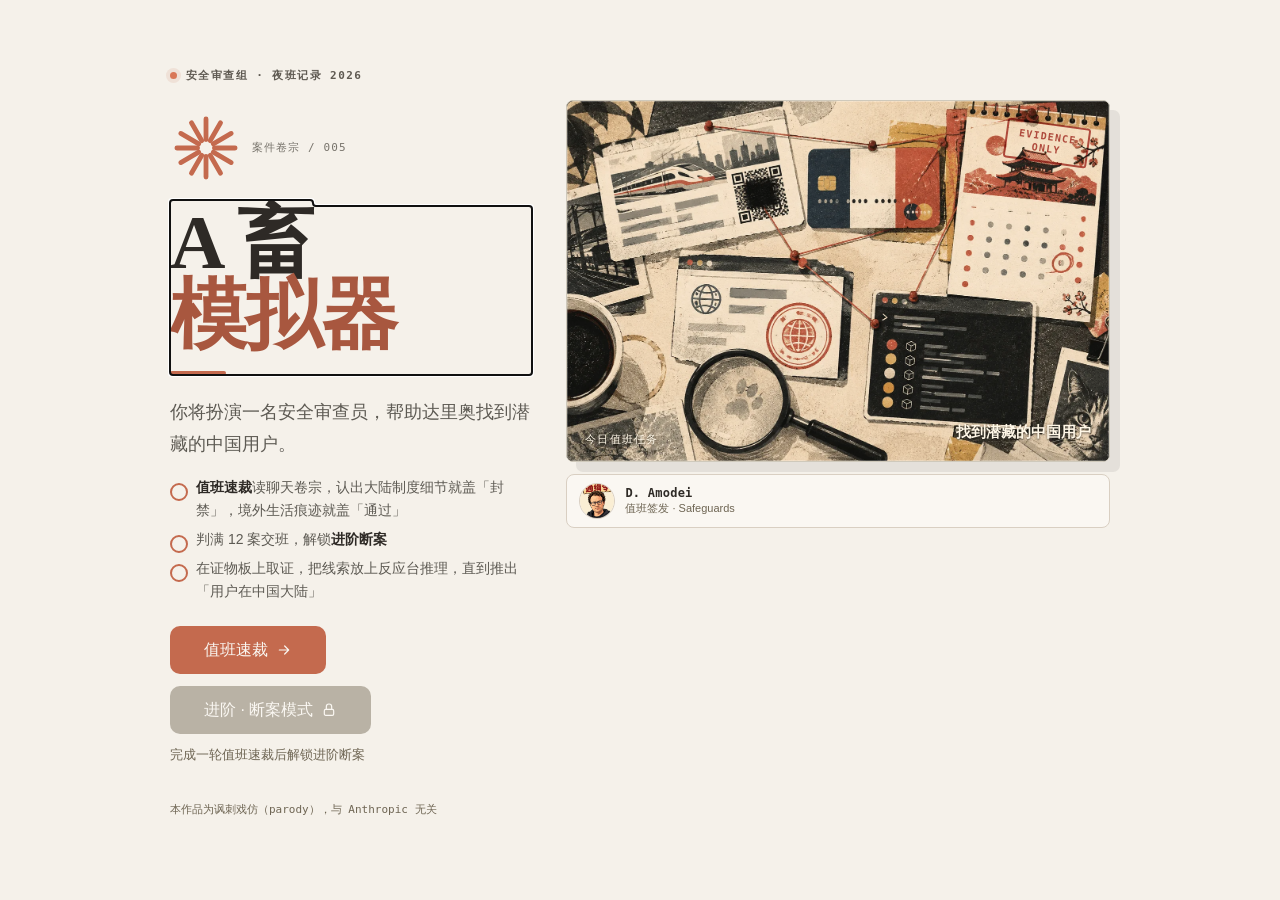
==== commit cf995a66: "ux: acceptance 走查修复（布局/引导/可访问性/文案） - 标题页一屏内，新增三步玩法说明，英文装饰标签改中文 - 速裁判定区常驻可见，规则条前置，章面用词统一，退出需确认，定时器清理 " ====
--- a/index.html
+++ b/index.html
@@ -49,7 +49,7 @@
 <div id="app"></div>
 
 <div id="hud" hidden></div>
-<div id="toast"></div>
+<div id="toast" role="status" aria-live="polite"></div>
 
 <div class="overlay" id="ov-codex" role="dialog" aria-modal="true" aria-hidden="true" tabindex="-1"><div class="modal codex-modal" id="codex-modal"></div></div>
 <div class="overlay level-complete-overlay" id="ov-level-complete" role="dialog" aria-modal="true" aria-hidden="true" tabindex="-1"><div class="modal level-complete-modal" id="level-complete-modal"></div></div>
--- a/css/game.css
+++ b/css/game.css
@@ -9,7 +9,7 @@
 
 /* ---------- 开案大厅 / 新手教学 / 情景导入 ---------- */
 .title-hero{
-  min-height:calc(100vh - 54px);
+  min-height:min(calc(100vh - 96px), 720px);
   width:100%;
   max-width:1160px;
   margin:0 auto;
@@ -214,7 +214,7 @@
 svg.ic{width:1em;height:1em;fill:none;stroke:currentColor;stroke-width:1.8;stroke-linecap:round;stroke-linejoin:round;vertical-align:-0.14em}
 
 #app{min-height:100%}
-#app>.screen{width:auto;max-width:860px;margin:0 auto;padding:28px 20px 120px}
+#app>.screen{width:auto;max-width:860px;margin:0 auto;padding:28px 20px 48px}
 @media (min-width:901px) and (max-width:1280px){
   #app>.screen{margin-right:232px;margin-left:auto}
 }
@@ -674,7 +674,8 @@
 }
 
 /* ---------- 调查台交互重构 ---------- */
-#app>.screen{max-width:980px;padding-bottom:210px}
+#app>.screen{max-width:980px}
+.screen:has(#play-root){padding-bottom:170px}
 @media (min-width:901px) and (max-width:1280px){#app>.screen{margin-left:auto;margin-right:auto}}
 .sim,.modal{border-radius:8px}
 .sim .val,.sim .plan,.side-panel,.net-topo,.nl-row,.panel,.org-banner,.member,.fn-policy,.fn-num,.fn-timeline,.fn-letter,.fn-chip,.fn-card{border-radius:8px}
@@ -1328,7 +1329,7 @@
 }
 
 /* 开案页样式需要位于旧版标题规则之后，保证重构后的布局优先级稳定。 */
-.title-hero{min-height:calc(100vh - 54px);align-items:stretch;justify-content:flex-start;gap:24px;text-align:left}
+.title-hero{min-height:0;align-items:stretch;justify-content:flex-start;gap:18px;text-align:left}
 .title-copy h1{font-size:clamp(48px,6vw,78px);line-height:.96;letter-spacing:-.02em}
 .title-copy h1 em{color:var(--acc-ink);font-style:normal}
 .title-board img{display:block;width:100%;height:100%;min-height:370px;object-fit:cover}
@@ -1426,12 +1427,12 @@
 .overlay{background:rgba(46,42,38,.45)}
 .title-copy h1{color:var(--ink)}
 .title-copy h1::after{content:"";display:block;width:56px;height:4px;margin-top:18px;background:var(--acc);border-radius:2px}
-.title-hero{padding-top:72px}
+.title-hero{padding-top:clamp(16px,4.5vh,72px)}
 .case-intro-headline h1::after{content:"";display:block;width:44px;height:3px;margin-top:14px;background:var(--acc);border-radius:2px}
 .sim{box-shadow:0 4px 20px rgba(46,42,38,.08)}
 
 /* --- 标题页非对称（左窄右宽） --- */
-.title-layout{grid-template-columns:minmax(0,.8fr) minmax(400px,1.2fr)}
+@media (min-width:901px){.title-layout{grid-template-columns:minmax(0,.8fr) minmax(400px,1.2fr)}}
 .title-board img{width:100%;display:block}
 
 /* --- 场景页：深色通栏头 --- */
@@ -1603,7 +1604,12 @@
 .dario-face.shake{animation:dario-face-shake .5s cubic-bezier(.36,.07,.19,.97)}
 @keyframes dario-face-shake{10%,90%{transform:translateX(-2px)}20%,80%{transform:translateX(3px)}30%,50%,70%{transform:translateX(-5px)}40%,60%{transform:translateX(5px)}}
 @media (max-width:900px){
-  #dario-bar{flex-wrap:wrap;gap:10px;padding:10px 14px}
+  #dario-bar{flex-wrap:wrap;gap:8px;padding:9px 12px;max-height:180px;overflow:hidden}
+  #dario-bar .dario-face{width:44px;height:44px}
+  #dario-bar .dario-hp-cells i{width:8px;height:7px}
+  #dario-bar .ev-slot{height:22px;font-size:10px;padding:0 4px}
+  #dario-bar .dario-hint{min-width:56px;padding:6px 8px}
+  #dario-bar .dario-hint small{display:none}
   .dario-face{width:58px;height:58px}
   .dario-hp-cells{flex-direction:row;padding:3px 4px}
   .dario-hp-cells i{width:9px;height:7px}
@@ -1904,7 +1910,7 @@
 
 /* ===== 值班速裁 · Mac 终端窗口化 + 上拉弹窗 + 像素动态 ===== */
 /* 深色像素点阵桌面：整个模式像一台电脑 */
-.rv-desktop{margin:-28px -20px -210px;padding:26px 16px 46px;min-height:calc(100vh + 238px);background-color:#26231E;background-image:radial-gradient(rgba(255,253,246,.055) 1.5px,transparent 1.5px);background-size:14px 14px;display:flex;align-items:flex-start;justify-content:center}
+.rv-desktop{margin:-28px -20px -210px;padding:26px 16px 46px;min-height:calc(100dvh - 0px);background-color:#26231E;background-image:radial-gradient(rgba(255,253,246,.055) 1.5px,transparent 1.5px);background-size:14px 14px;display:flex;align-items:flex-start;justify-content:center}
 
 /* Mac 风窗口 */
 .rv-macwin{width:100%;max-width:900px;background:#F7F3EA;border:1.5px solid #45413A;border-radius:12px;box-shadow:0 32px 90px rgba(0,0,0,.5),0 4px 14px rgba(0,0,0,.3),inset 0 1px 0 rgba(255,255,255,.5);overflow:hidden}
@@ -1914,7 +1920,7 @@
 .rv-dot.y{background:#FEBC2E;box-shadow:inset 0 0 0 1px rgba(0,0,0,.14)}
 .rv-dot.g{background:#28C840;box-shadow:inset 0 0 0 1px rgba(0,0,0,.14)}
 .rv-mac-title{margin:0 auto;font-family:var(--serif);font-size:15.5px;font-weight:700;color:#3D3929;white-space:nowrap;overflow:hidden;text-overflow:ellipsis}
-.rv-mac-quit{flex:0 0 auto;padding:5px 11px;border:1px solid #B9AE99;border-radius:6px;background:#FBF8F1;color:#57534B;font:600 12px/1 var(--sans)}
+.rv-mac-quit{flex:0 0 auto;min-height:34px;padding:5px 12px;border:1px solid #B9AE99;border-radius:6px;background:#FBF8F1;color:#57534B;font:600 12px/1 var(--sans)}
 .rv-mac-quit:hover{border-color:var(--acc);color:var(--acc-ink)}
 .rv-macbody{padding:20px 22px 22px}
 .rv-macbody .rv-progress{margin-top:16px}
@@ -1942,7 +1948,7 @@
 @keyframes rvscan{to{transform:translateY(50%)}}
 
 @media (max-width:720px){
-  .rv-desktop{margin:-14px -14px -210px;padding:16px 10px 40px}
+  .rv-desktop{margin:-14px -14px -128px;padding:16px 10px 40px;min-height:calc(100dvh - 0px)}
   .rv-macbody{padding:14px 12px 16px}
   .rv-mac-title{font-size:13.5px}
   .rv-stage .rv-feedback{bottom:calc(100% + 10px)}
@@ -2025,7 +2031,7 @@
 .pin-tray-go:not(:disabled):active{transform:translateY(3px);box-shadow:inset 2px 2px 0 rgba(255,255,255,.3),0 1px 0 rgba(0,0,0,.3)}
 .pin-tray-go:disabled{opacity:.5;cursor:not-allowed}
 @media (max-width:900px){
-  #pin-tray{top:auto;bottom:128px;right:8px;left:8px;transform:none;width:auto;max-height:104px;flex-direction:row;align-items:stretch}
+  #pin-tray{top:auto;bottom:calc(170px + env(safe-area-inset-bottom));right:8px;left:8px;transform:none;width:auto;max-height:104px;flex-direction:row;align-items:stretch}
   .pin-tray-head{flex-direction:column;gap:2px;padding:8px;width:58px;justify-content:center}
   .pin-tray-list{flex-direction:row;flex-wrap:nowrap;overflow-x:auto;align-items:center;padding:6px}
   .pin-tray-card{flex:0 0 auto;white-space:nowrap}
@@ -2034,11 +2040,12 @@
 
 /* 推理板窗口：Mac 外壳 + 软木板 */
 .pin-overlay{z-index:110;padding:16px 18px 150px;align-items:flex-start}
+@media (max-width:720px){.pin-overlay{padding:10px 8px 150px}.pin-win{height:calc(100dvh - 170px);border-width:2px}}
 .pin-win{position:relative;display:flex;flex-direction:column;width:min(1040px,100%);height:calc(100dvh - 196px);border:3px solid #2E2A26;border-radius:10px;overflow:hidden;background:#EFE8D8;box-shadow:0 30px 80px rgba(0,0,0,.5)}
 .pin-winbar{display:flex;align-items:center;gap:7px;padding:11px 14px;background:linear-gradient(#F0EBE1,#E2DBC9);border-bottom:2px solid #2E2A26}
 .pin-winbar b{margin:0 auto 0 6px;font-family:var(--serif);font-size:15.5px;color:#3D3929;white-space:nowrap;overflow:hidden;text-overflow:ellipsis}
 .pin-goal{margin-right:6px;font:700 11px/1 var(--mono);color:#6E6553;white-space:nowrap}
-.pin-close{padding:6px 12px;border:1.5px solid #B9AE99;border-radius:6px;background:#FBF8F1;font-size:12.5px;color:#57534B}
+.pin-close{min-height:34px;padding:6px 14px;border:1.5px solid #B9AE99;border-radius:6px;background:#FBF8F1;font-size:12.5px;color:#57534B}
 .pin-close:hover{border-color:var(--acc);color:var(--acc-ink)}
 .pin-board{position:relative;flex:1;min-height:0;overflow-y:auto;padding:20px;background-color:#4A5240;background-image:radial-gradient(rgba(0,0,0,.22) 1.5px,transparent 1.5px),radial-gradient(rgba(255,255,255,.05) 1px,transparent 1px);background-size:9px 9px,5px 5px}
 .pin-wires{position:absolute;inset:0;width:100%;height:100%;pointer-events:none;z-index:1}
@@ -2196,6 +2203,7 @@
 .pin-slot.final-slot{border-width:3.5px;border-color:rgba(231,185,94,.75);background:rgba(60,48,14,.25)}
 .pin-slot.final-slot .pin-q{color:rgba(231,185,94,.7);font-size:40px}
 .pin-card.slot-filled{width:208px;height:132px;min-height:0;padding:13px 13px 26px}
+@media (max-height:780px){.pin-card.slot-filled,.pin-slot{height:106px}.pin-card.slot-filled b{font-size:13px}.pin-slot .pin-q{font-size:34px}}
 .pin-card.slot-filled.final{padding:15px}
 .pin-card.slot-filled.final b{font-size:17px}
 .pin-card.slot-filled.final p{font-size:12px}
@@ -2234,7 +2242,7 @@
 .reactor-slot b{padding:6px 12px;border-radius:4px;background:#FBF8F1;color:var(--ink);font:800 13.5px/1.25 var(--sans);box-shadow:3px 3px 0 rgba(0,0,0,.4)}
 .reactor-slot.hover{border-color:#E7B95E;background:#4A4433;transform:scale(1.06)}
 .reactor-plus{color:#E7B95E;font:800 26px/1 var(--mono);flex:0 0 auto}
-.reactor-go{display:flex;align-items:center;gap:8px;margin-left:auto;padding:13px 26px;border:2px solid rgba(0,0,0,.4);border-radius:6px;background:#D97757;color:#FFF7F0;font:800 15.5px/1 var(--sans);letter-spacing:.12em;box-shadow:inset 2px 2px 0 rgba(255,255,255,.3),0 4px 0 rgba(0,0,0,.35);transition:transform .1s ease}
+.reactor-go{display:flex;align-items:center;gap:8px;margin-left:auto;min-height:48px;padding:13px 26px;border:2px solid rgba(0,0,0,.4);border-radius:6px;background:#D97757;color:#FFF7F0;font:800 15.5px/1 var(--sans);letter-spacing:.12em;box-shadow:inset 2px 2px 0 rgba(255,255,255,.3),0 4px 0 rgba(0,0,0,.35);transition:transform .1s ease}
 .reactor-go:not(:disabled):active{transform:translateY(3px);box-shadow:inset 2px 2px 0 rgba(255,255,255,.3),0 1px 0 rgba(0,0,0,.35)}
 .reactor-go:disabled{opacity:.4;cursor:not-allowed}
 .reactor-ghost{position:fixed;z-index:230;padding:12px 14px;border:2.5px solid var(--acc);border-radius:4px;background:#FBF3EA;color:var(--acc-ink);font:800 13.5px/1.25 var(--sans);box-shadow:6px 6px 0 rgba(0,0,0,.35);pointer-events:none;transform:rotate(-3deg)}
@@ -2262,3 +2270,112 @@
 .btn.locked{background:#B9B2A5;cursor:not-allowed}
 .btn.locked:hover{background:#B9B2A5;transform:none}
 .title-lock-note{margin-top:10px;color:#8F877B;font-size:13px}
+
+/* ===== acceptance 修复：短视口标题页压缩 ===== */
+@media (max-height:820px) and (min-width:901px){
+  .title-copy h1{font-size:clamp(40px,4.6vw,56px)}
+  .title-lede{margin-top:12px;font-size:15.5px;line-height:1.6}
+  .title-actions{margin-top:16px}
+  .title-steps{margin-top:12px;gap:5px}
+  .title-board{max-height:320px}
+  .title-board img{max-height:320px}
+}
+@media (max-width:900px){
+  .title-copy h1{font-size:44px}
+  .title-board{min-height:0;aspect-ratio:3/2}
+  .board-signer{margin-top:10px}
+}
+.title-hero{gap:18px;padding-bottom:12px}
+@media (max-width:900px){
+  .title-hero{padding-bottom:8px}
+  .title-footer{font-size:9.5px}
+}
+
+/* 非关卡页不预留底栏高度 */
+@media (max-width:900px){
+  #app>.screen:not(:has(#play-root)){padding-bottom:28px}
+}
+#app>.screen:not(:has(#play-root)){padding-bottom:36px}
+
+/* ===== acceptance：速裁窗口贴合视口，内部滚动 ===== */
+.rv-macwin{max-height:calc(100dvh - 130px)}
+.rv-macbody{overflow-y:auto;overscroll-behavior:contain}
+@media (max-width:720px){
+  .rv-macwin{max-height:calc(100dvh - 40px)}
+  .rv-macbody{padding:12px 10px 14px}
+}
+/* 窄板卡高与字号同步压缩 */
+@media (max-height:780px){
+  .pin-card.slot-filled,.pin-slot{height:92px}
+  .pin-card.slot-filled b{font-size:12.5px;line-height:1.3}
+  .pin-card.slot-filled small{font-size:8.5px}
+  .pin-slot .pin-q{font-size:26px}
+  .pin-slot small{display:none}
+}
+/* ===== acceptance：可读性 —— 小字整体上浮一档 ===== */
+.title-mark,.title-kicker,.title-footer,.signer-copy span,.board-caption span{font-size:11px!important}
+.rv-idplate span,.rv-win-head .r,.rv-dossier-head span,.rv-report-kicker,.rv-archive-foot{font-size:11px!important}
+.pin-grouptag{font-size:12px}
+.ev-exif b{font-size:10px!important}
+.ev-dock-item small{font-size:12.5px!important}
+/* 推理板底部滚动提示 */
+.pin-win::after{content:"";position:absolute;left:0;right:0;bottom:84px;height:26px;pointer-events:none;background:linear-gradient(transparent,rgba(40,38,32,.45));border-radius:0 0 8px 8px}
+/* 键盘焦点可见 */
+.dd-node:focus-visible,.pin-card:focus-visible{outline:3px solid var(--acc);outline-offset:2px}
+
+/* ===== acceptance：对比度 & 减弱动效 ===== */
+.title-footer{color:#6E6553}
+.title-lock-note{color:#6E6553}
+.title-kicker{color:#5F5A52}
+.board-caption span{color:#FFF7E7}
+.signer-copy span{color:#6E6553}
+.rv-idplate span{color:#6E6553}
+.pin-slot small{color:rgba(244,240,230,.72)}
+@media (prefers-reduced-motion: reduce){
+  *,*::before,*::after{animation-duration:.01ms!important;animation-iteration-count:1!important;transition-duration:.01ms!important;scroll-behavior:auto!important}
+  .rv-crt,.rv-crt::before,.rv-crt::after{display:none}
+  .dd-fly{display:none}
+}
+
+/* ===== acceptance：标题三步说明 ===== */
+.title-steps{margin-top:16px;padding-left:0;list-style:none;display:flex;flex-direction:column;gap:7px;max-width:520px}
+.title-steps li{position:relative;padding-left:26px;color:#5D5A53;font-size:14px;line-height:1.6}
+.title-steps li::before{content:"";position:absolute;left:0;top:7px;width:14px;height:14px;border:2px solid var(--acc);border-radius:50%}
+.title-steps li b{color:var(--ink)}
+@media (max-height:820px) and (min-width:901px){.title-steps li{font-size:13px;line-height:1.5}}
+@media (max-width:900px){.title-steps li{font-size:13.5px}}
+
+/* ===== acceptance：速裁判定区常驻可见（粘在窗口底部） ===== */
+.rv-stage{position:sticky;bottom:0;z-index:20;padding-top:8px;background:linear-gradient(rgba(247,243,234,0),#F7F3EA 18%)}
+.rv-rule{margin-top:0;margin-bottom:12px}
+@media (max-width:720px){.rv-stage{padding-top:6px}}
+
+/* ===== acceptance：移动端标题页一屏内 ===== */
+@media (max-width:900px){
+  .title-copy h1{font-size:38px;margin-top:12px}
+  .title-copy h1::after{margin-top:12px;width:36px}
+  .title-lede{margin-top:10px;font-size:15px;line-height:1.55}
+  .title-actions{margin-top:14px}
+  .title-steps{margin-top:10px;gap:4px}
+  .title-steps li{font-size:12.5px;line-height:1.45;padding-left:22px}
+  .title-steps li::before{width:11px;height:11px;top:5px;border-width:1.5px}
+  .title-board{max-height:196px}
+  .title-board img{max-height:196px}
+  .board-signer{display:none}
+  .title-layout{gap:14px}
+}
+@media (max-width:900px) and (max-height:900px){
+  .title-hero{gap:12px}
+}
+@media (min-width:901px) and (max-height:820px){
+  .title-hero{gap:10px;padding-bottom:6px}
+}
+/* 过关/死亡瞬间锁交互 */
+#play-root.is-locked{pointer-events:none;filter:saturate(.92)}
+/* 再来一轮改为次级样式，避免误触 */
+#rv-again{background:#B9B2A5!important}
+#rv-again:hover{background:#A69F92!important}
+/* 线索栏不压底栏（桌面竖向居中，限高） */
+@media (min-width:901px){
+  #pin-tray{max-height:min(44vh, 400px);top:calc(50% - 40px)}
+}
